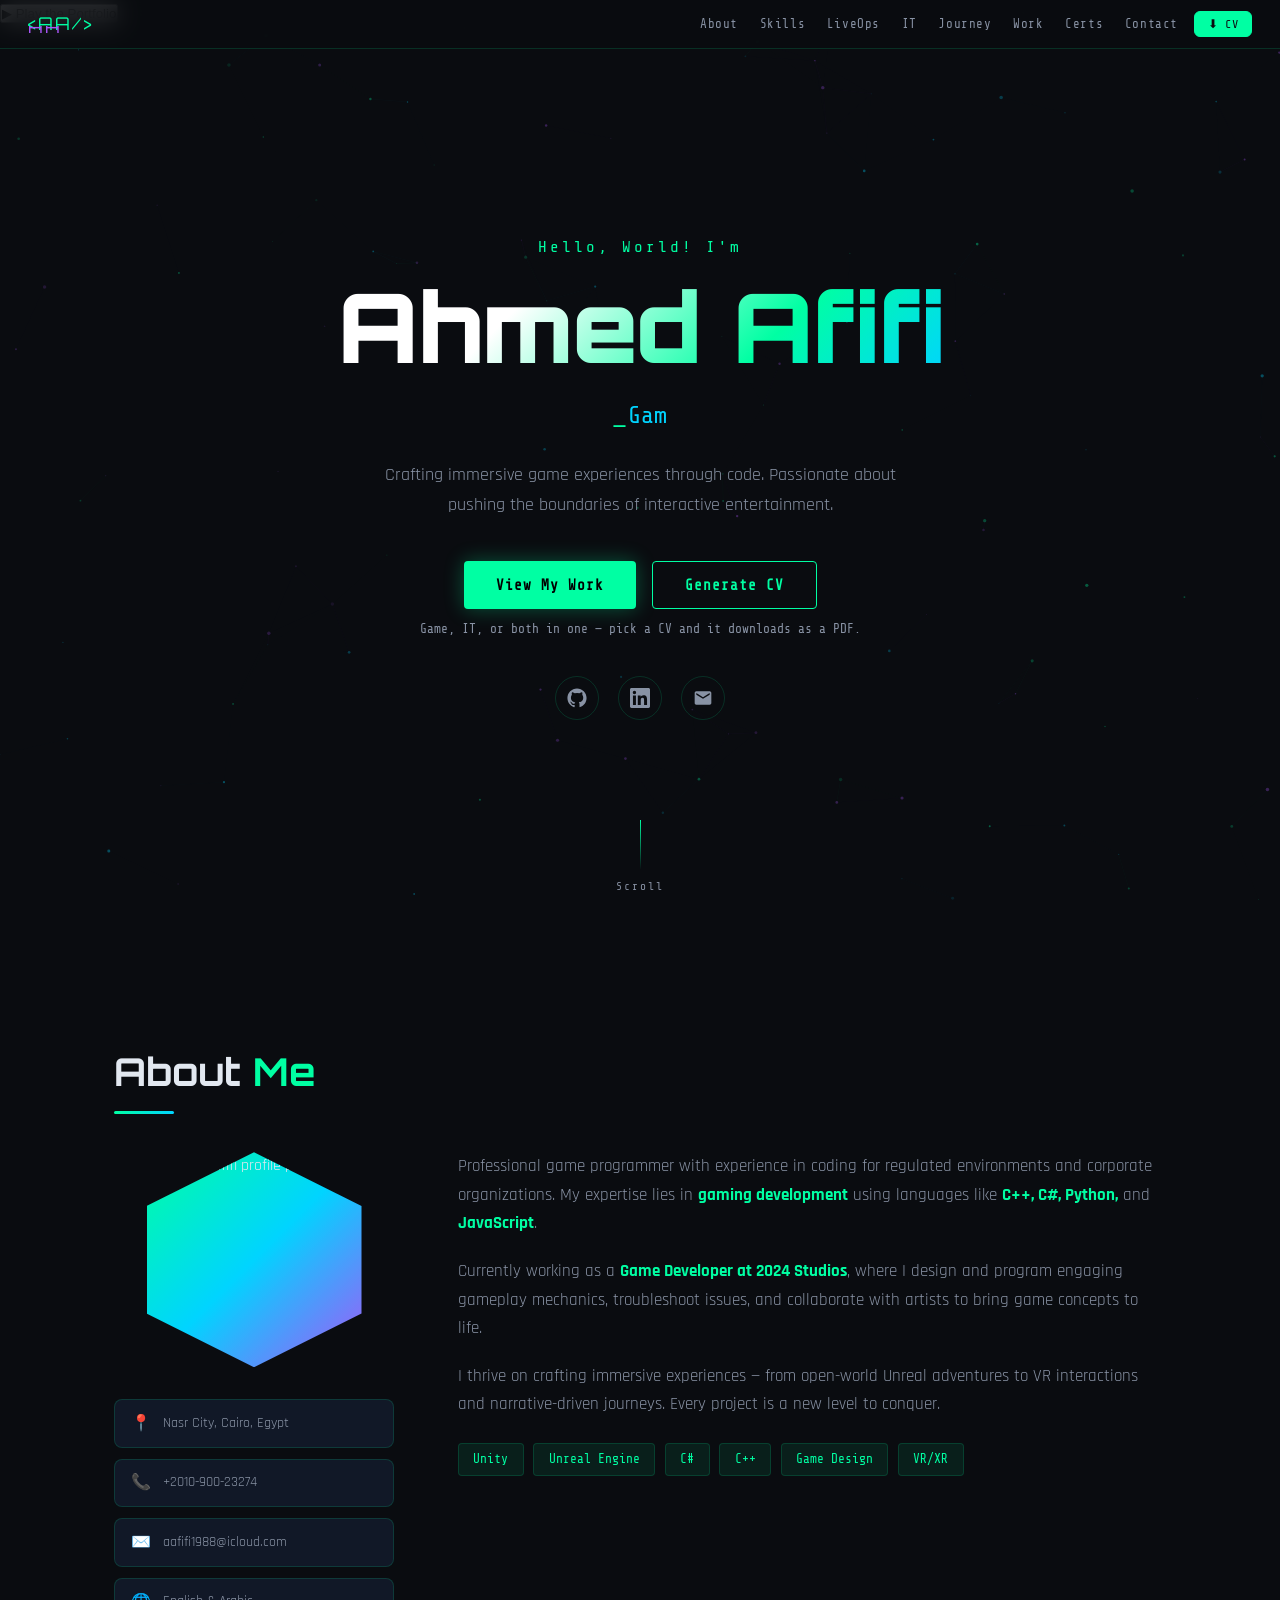
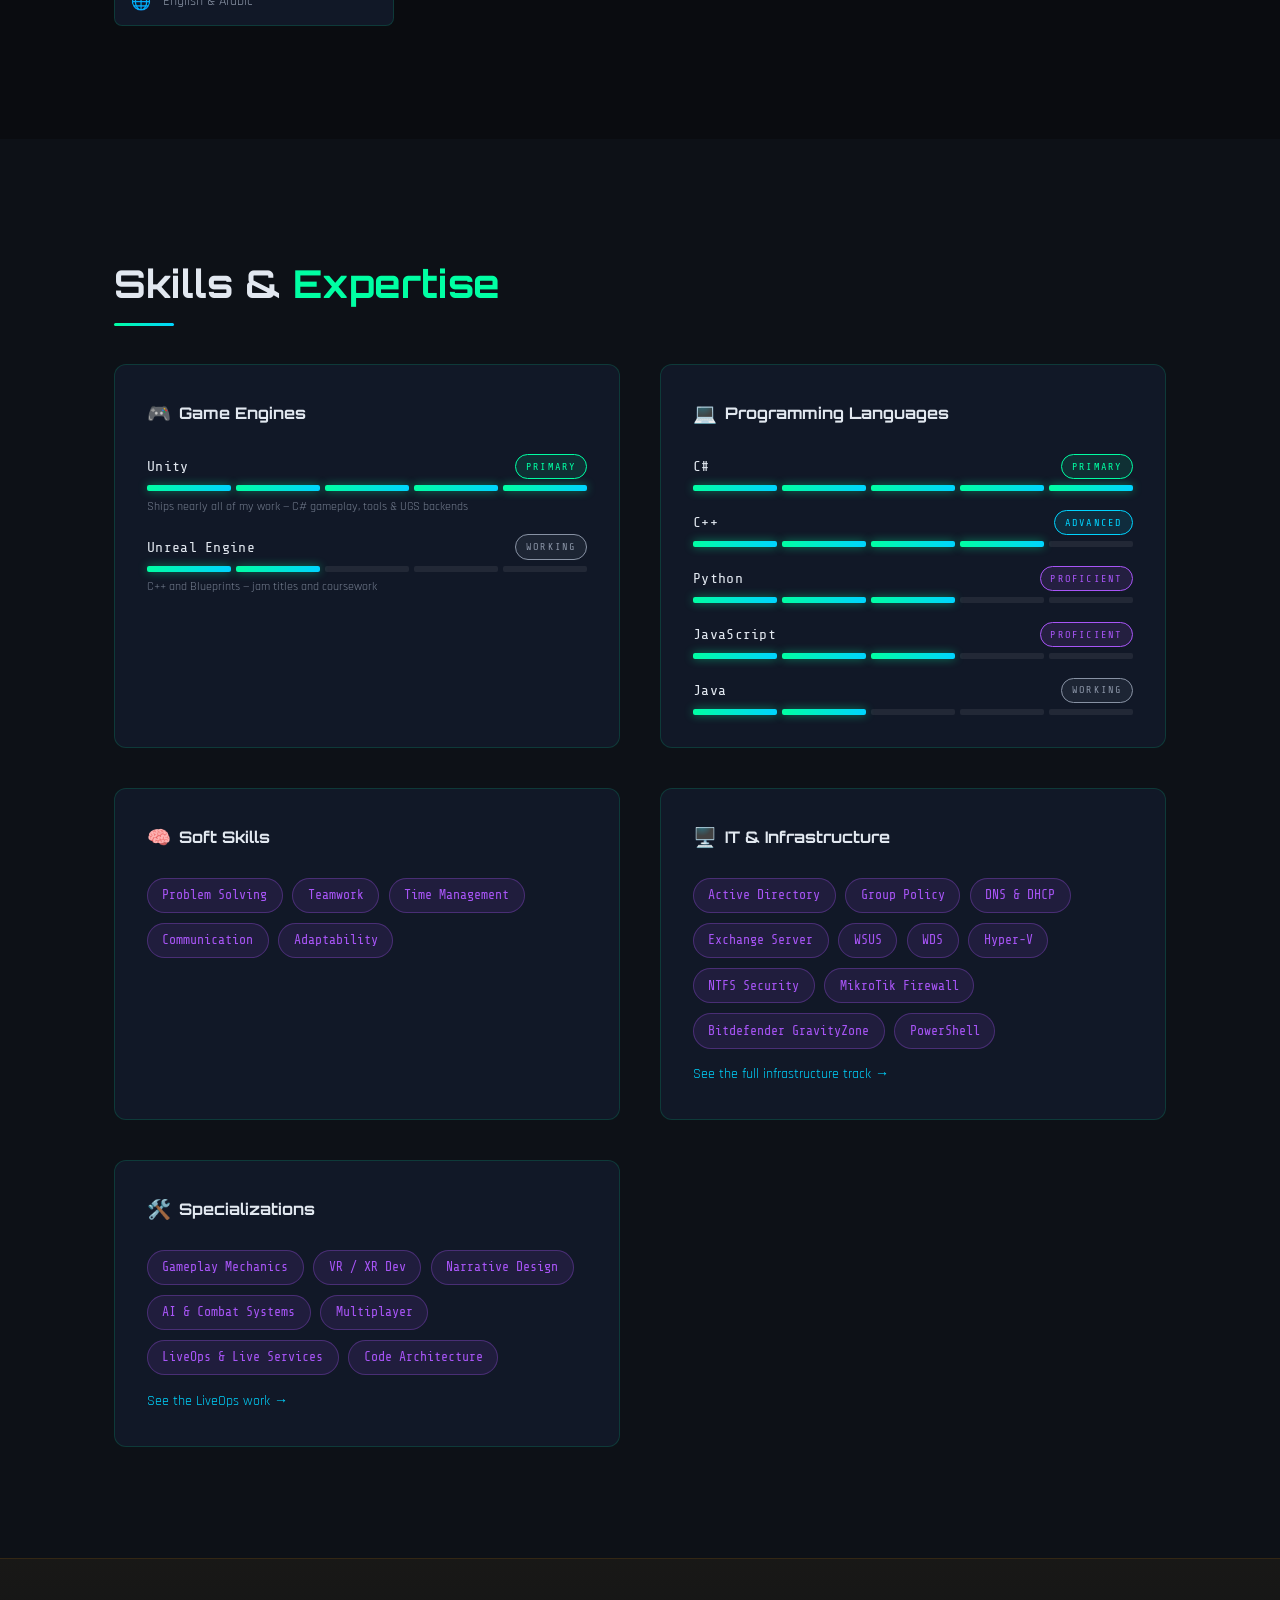
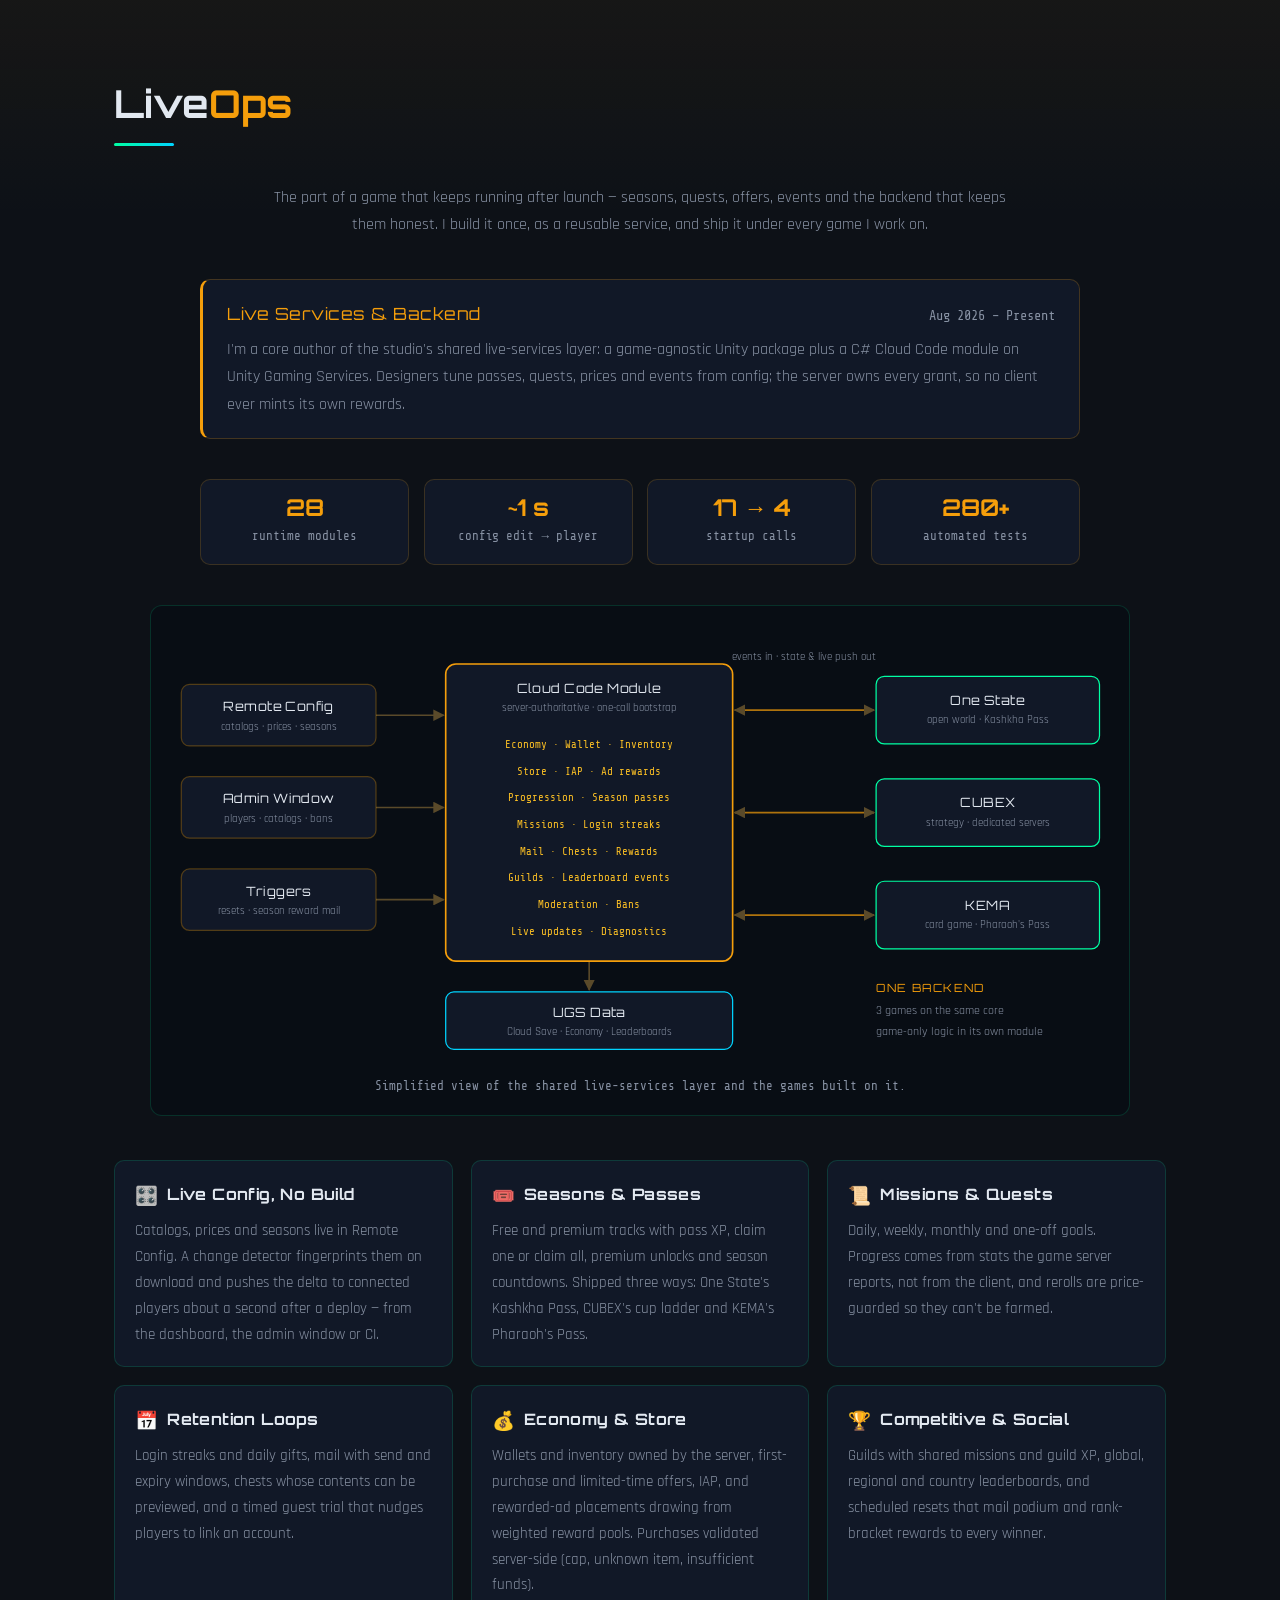
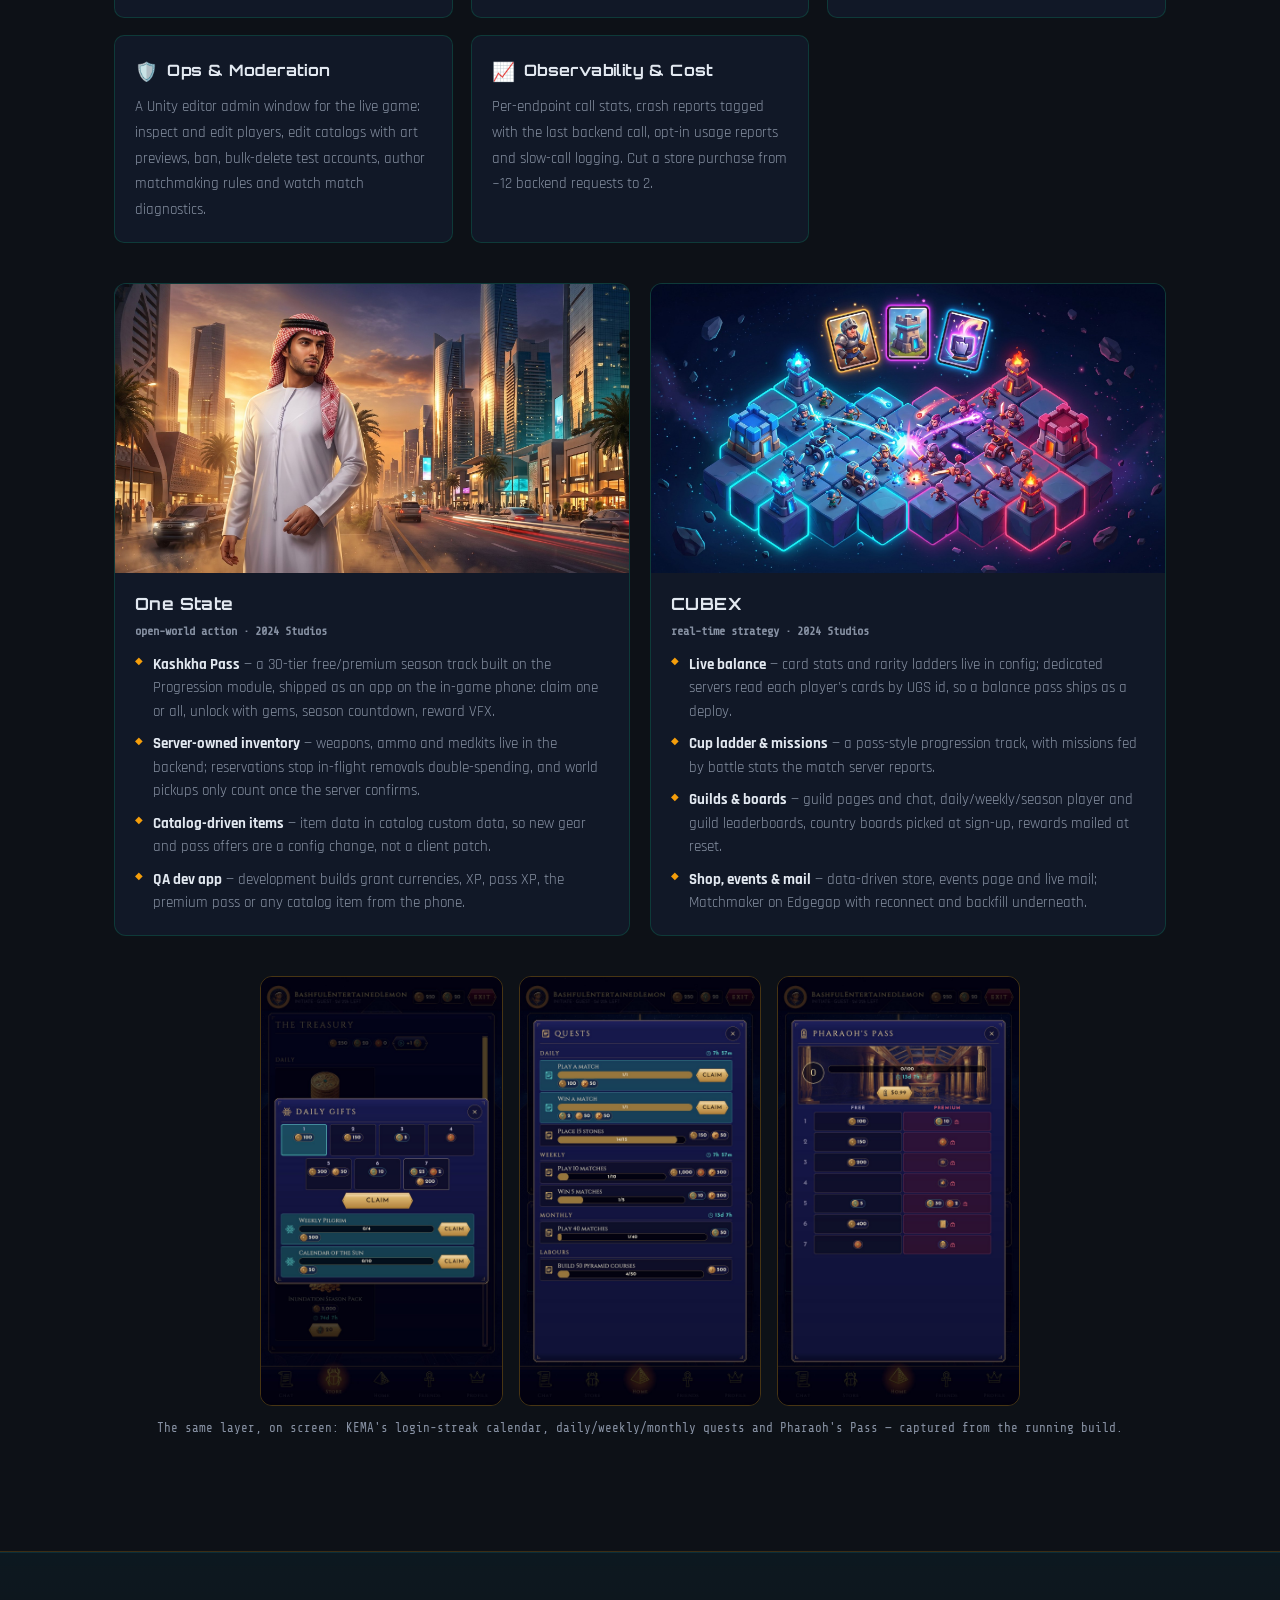
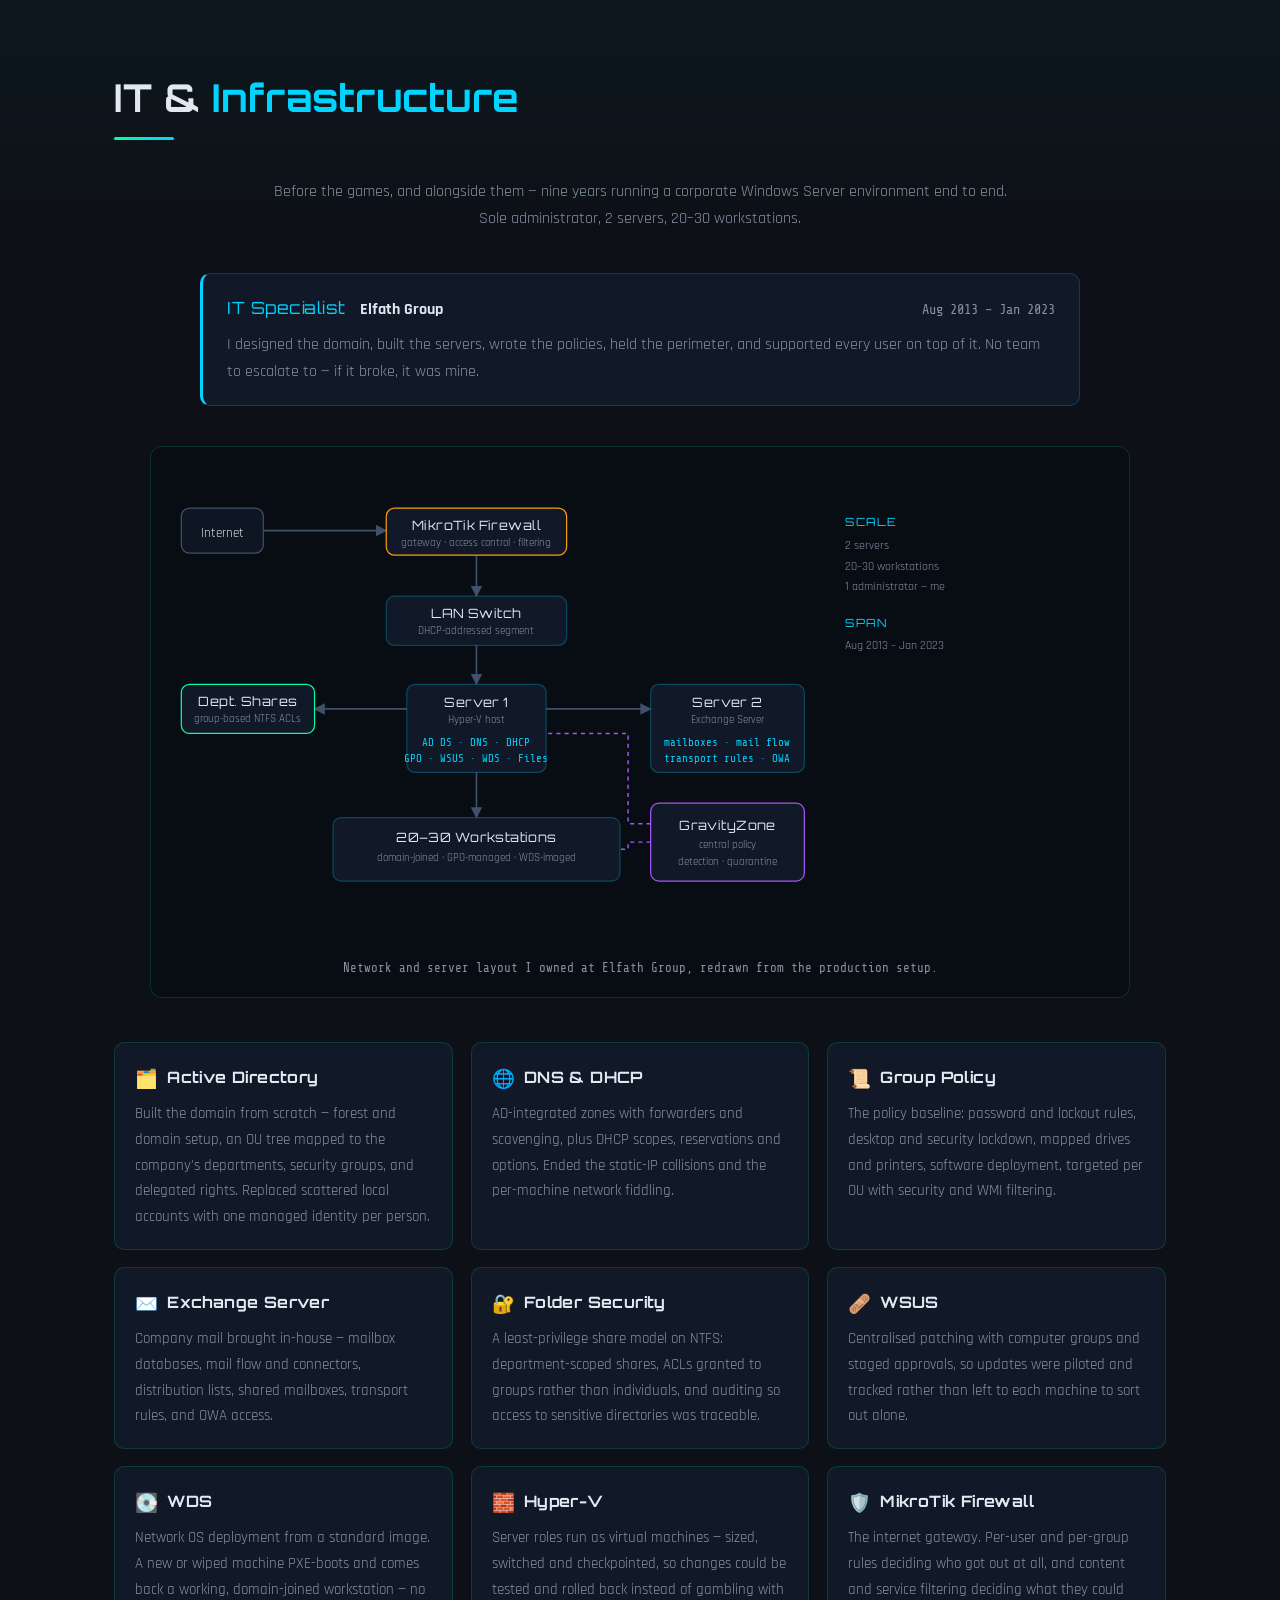
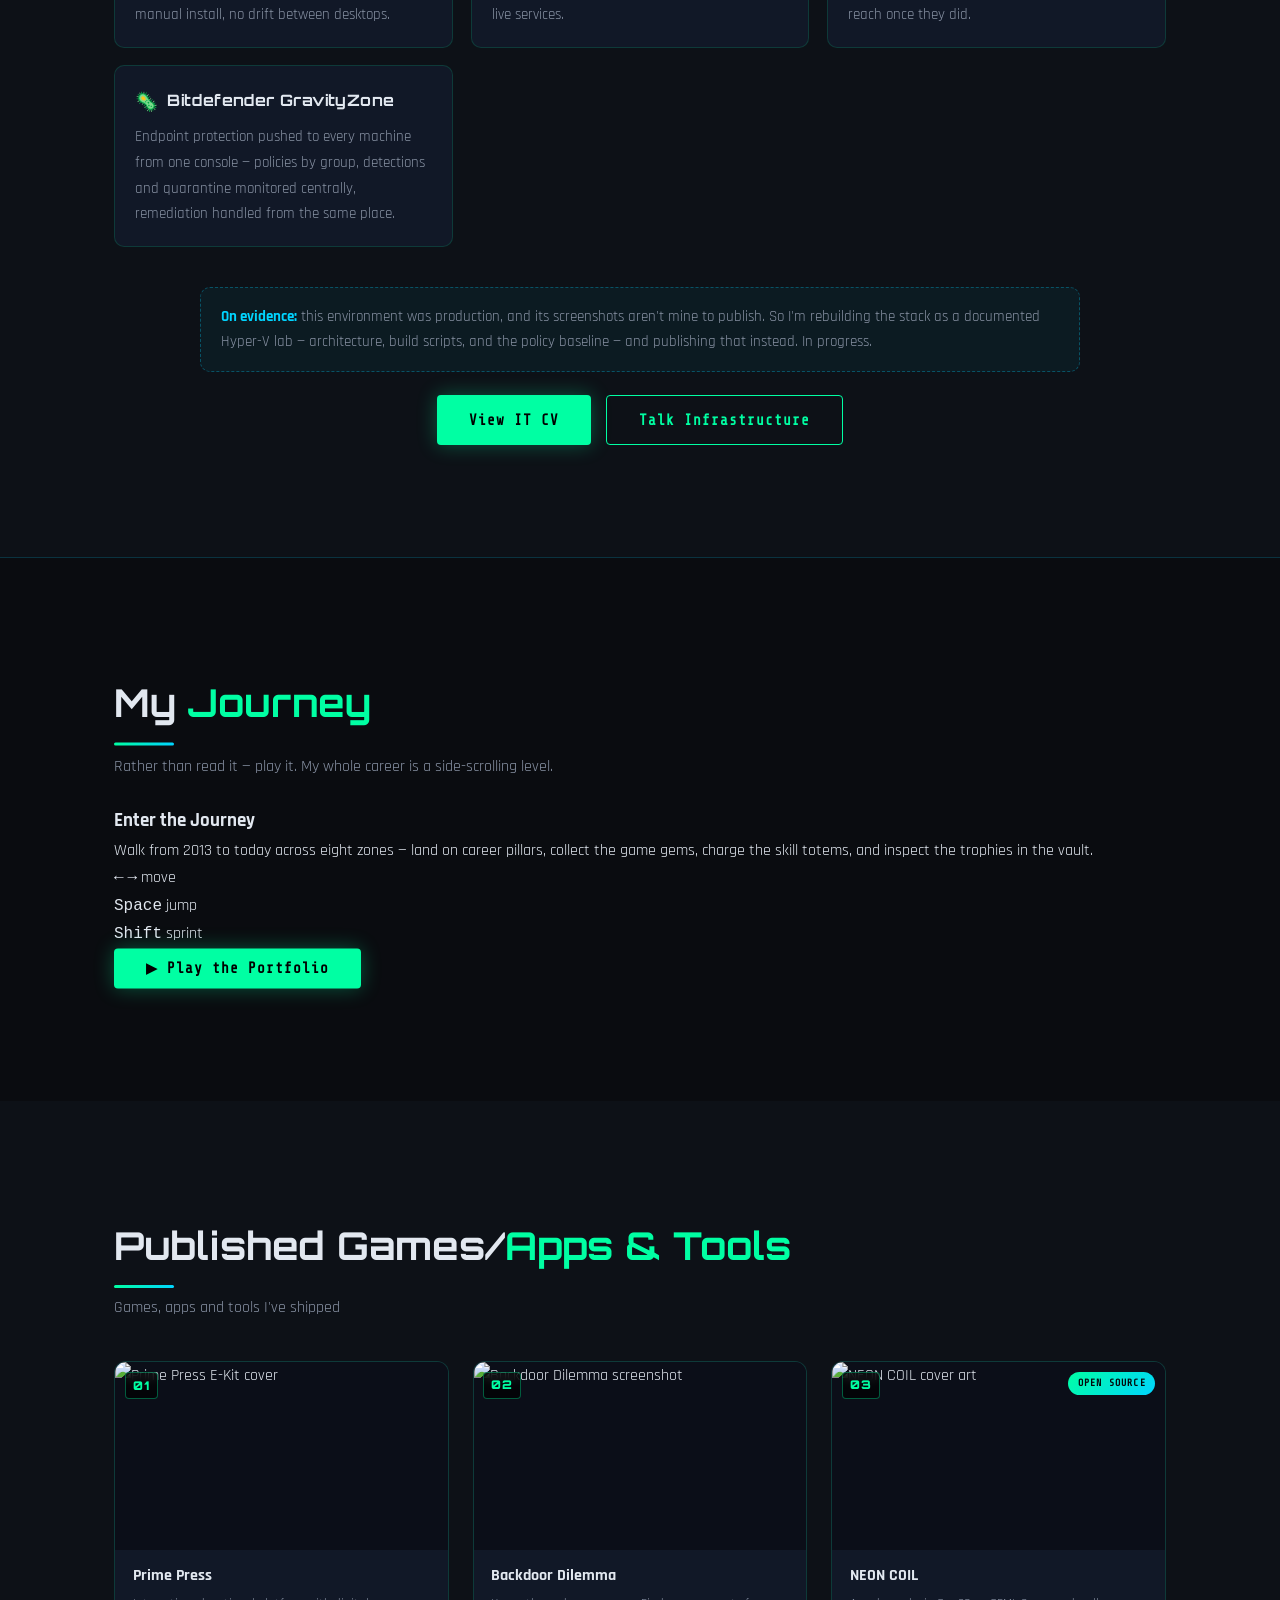
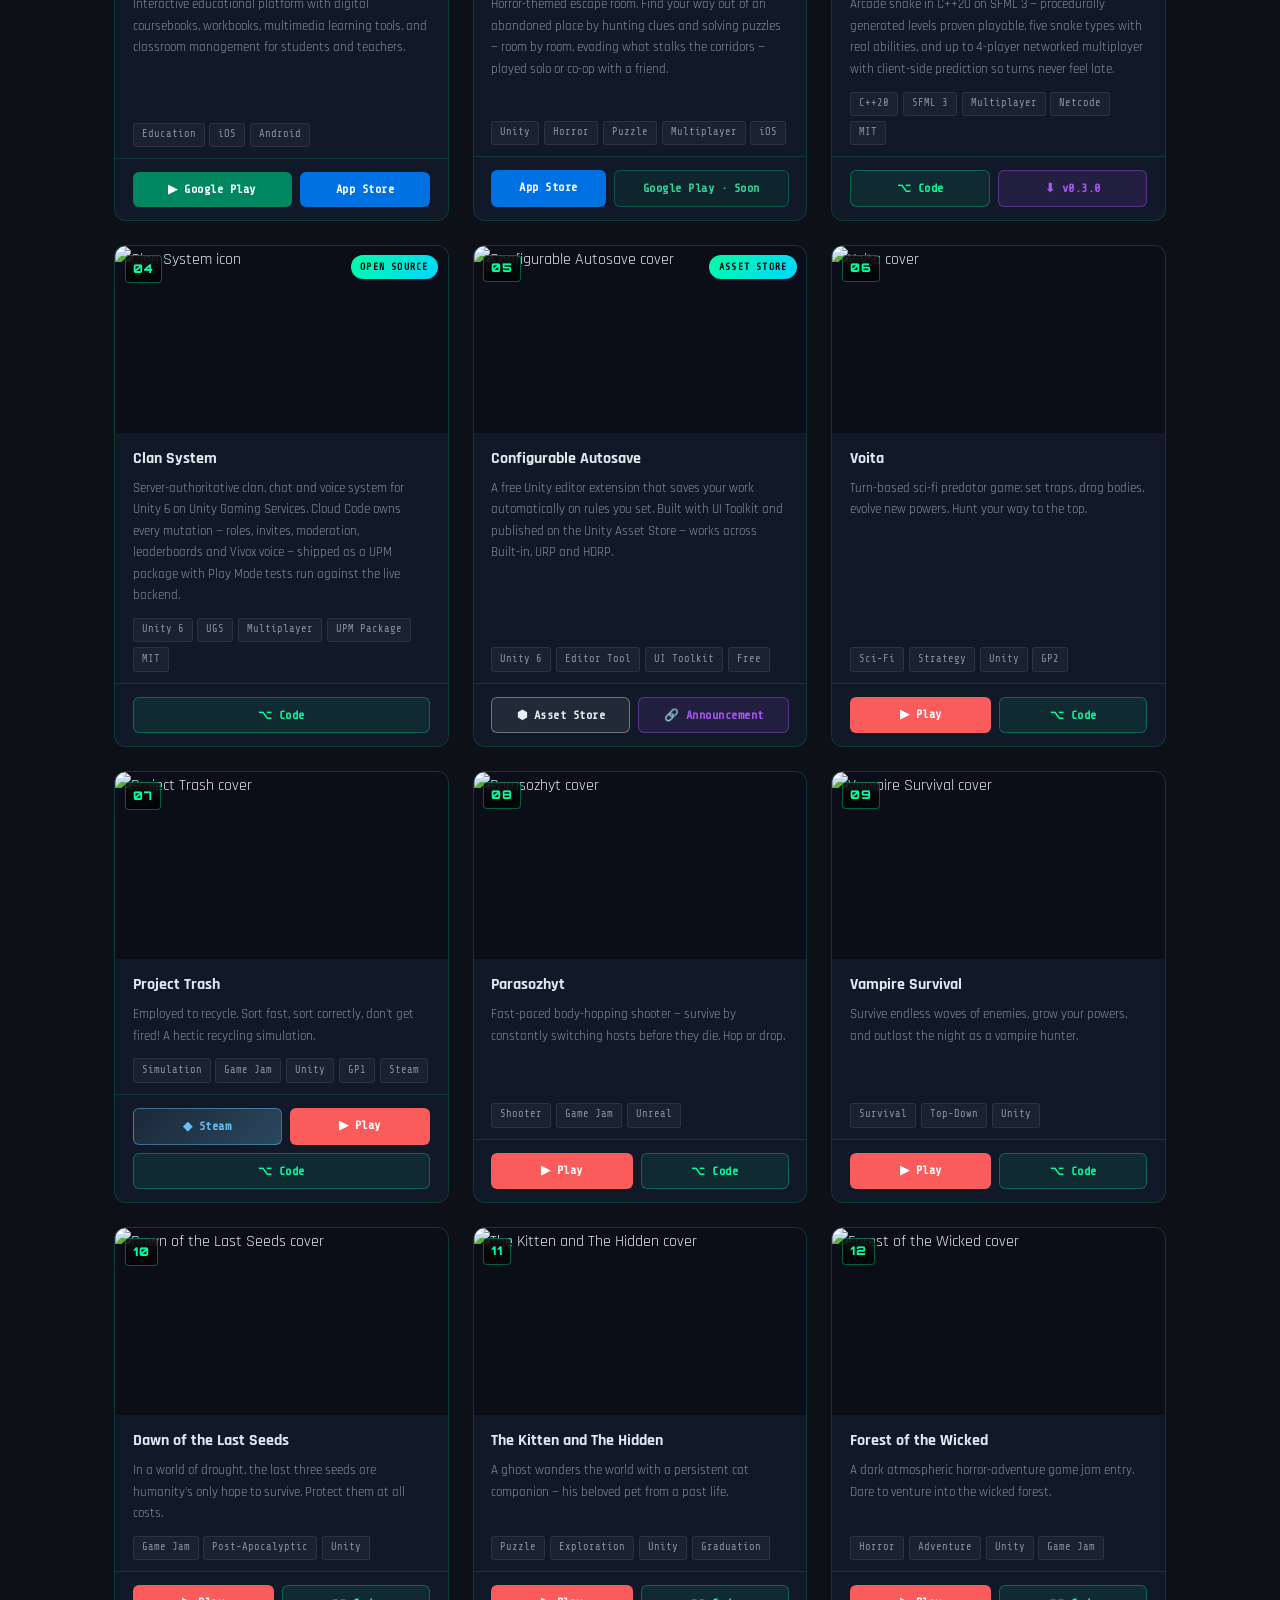
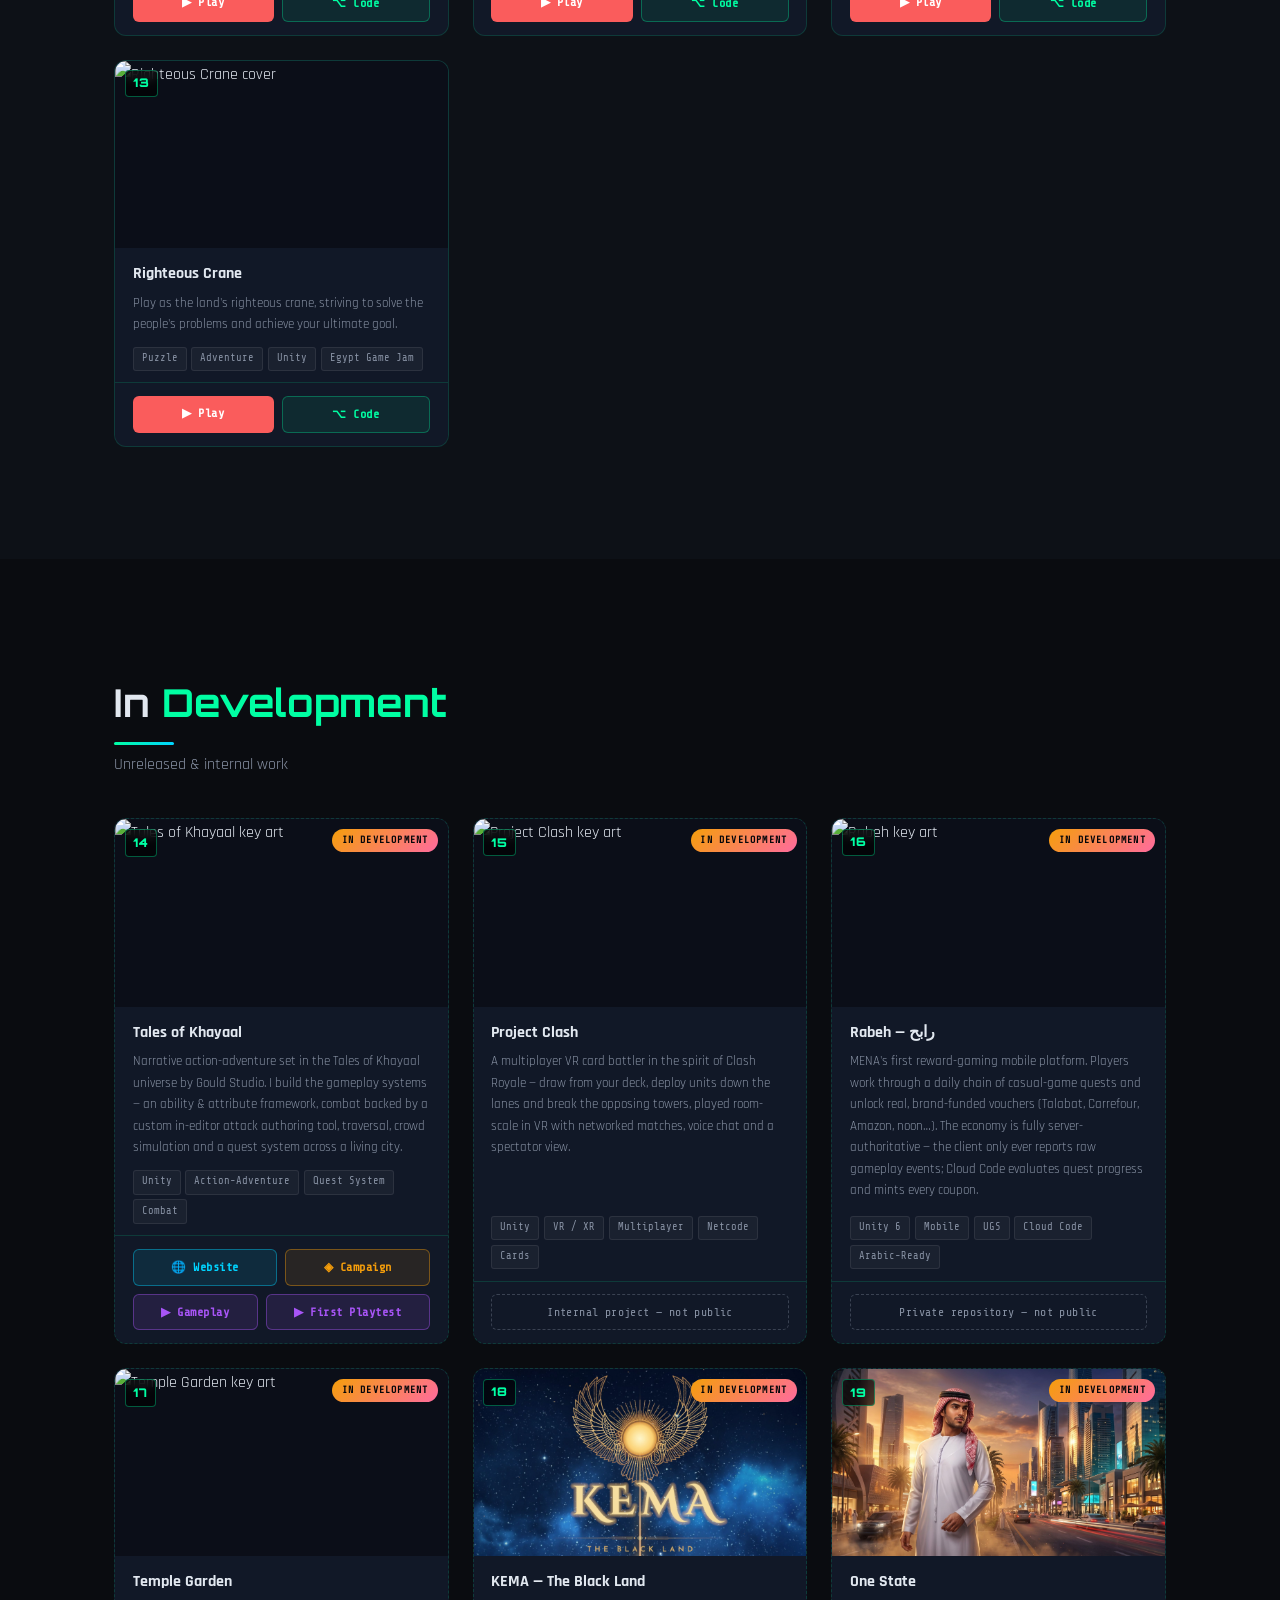
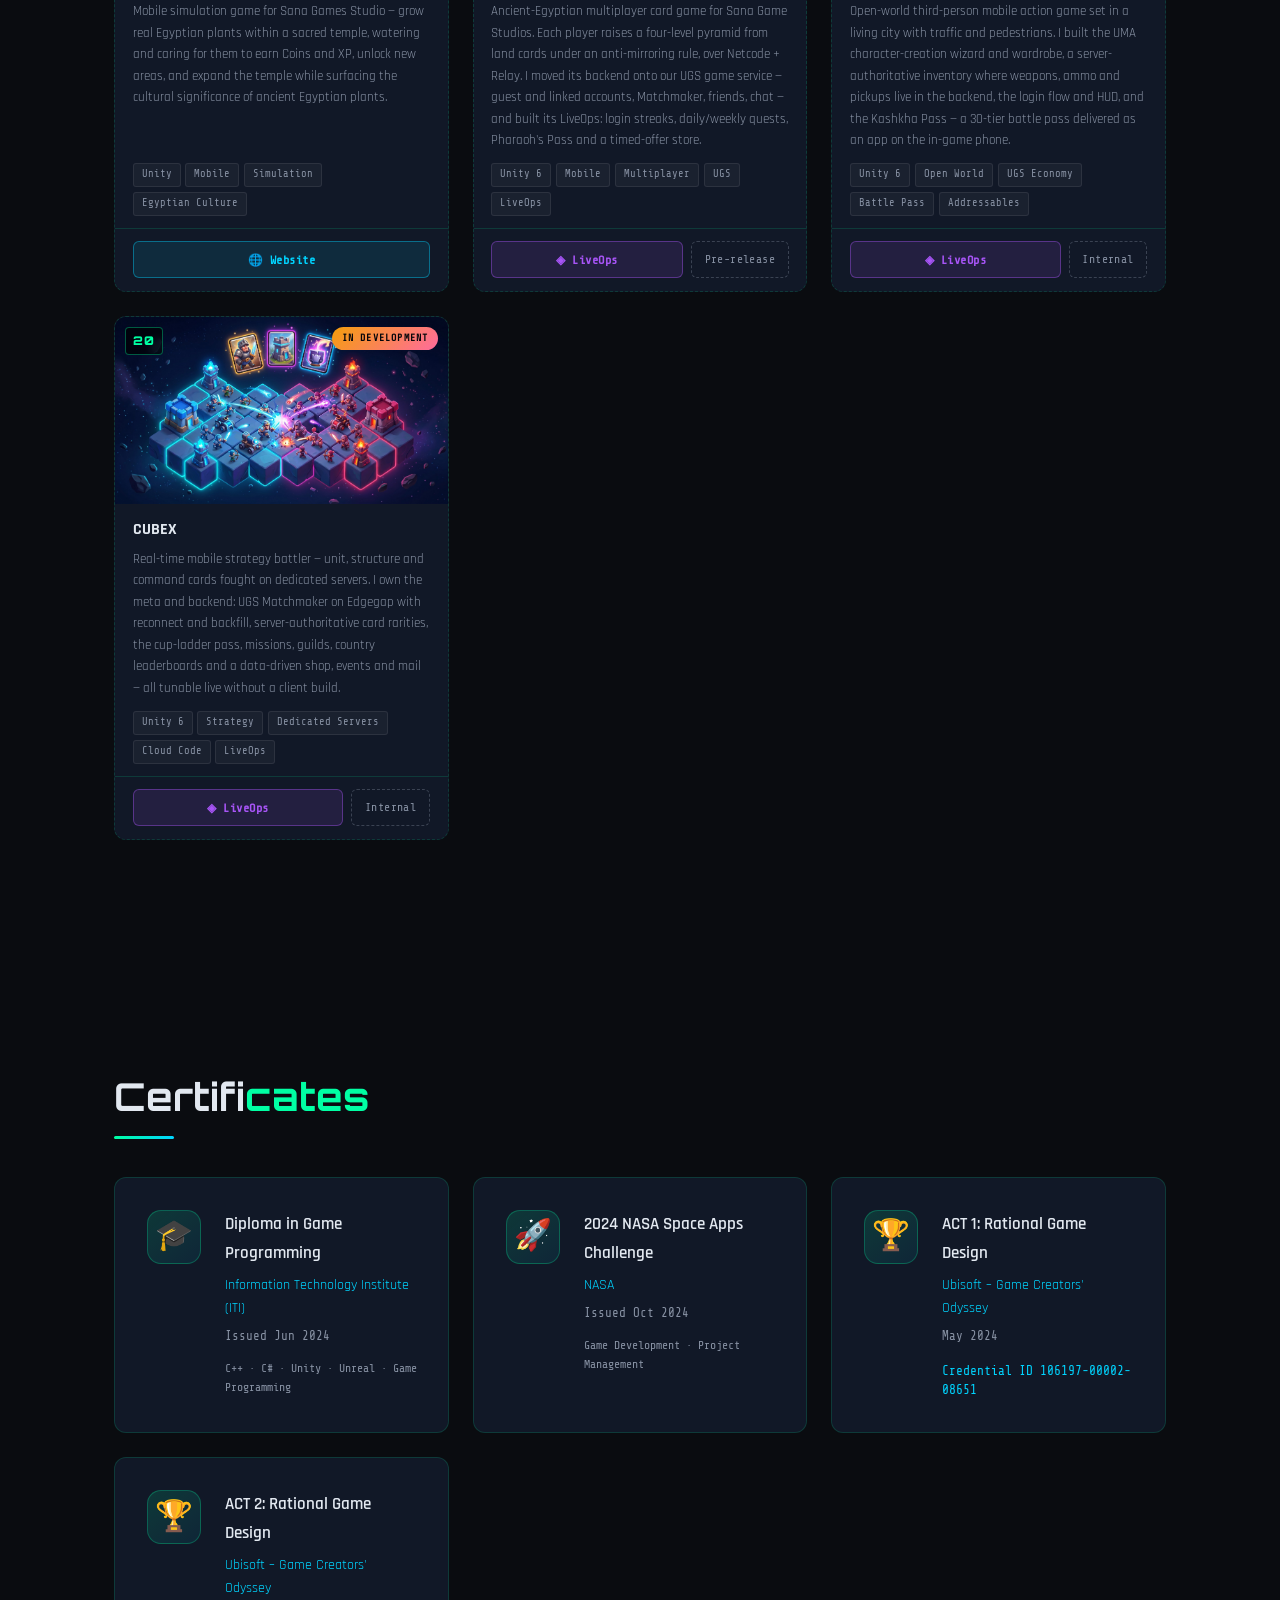
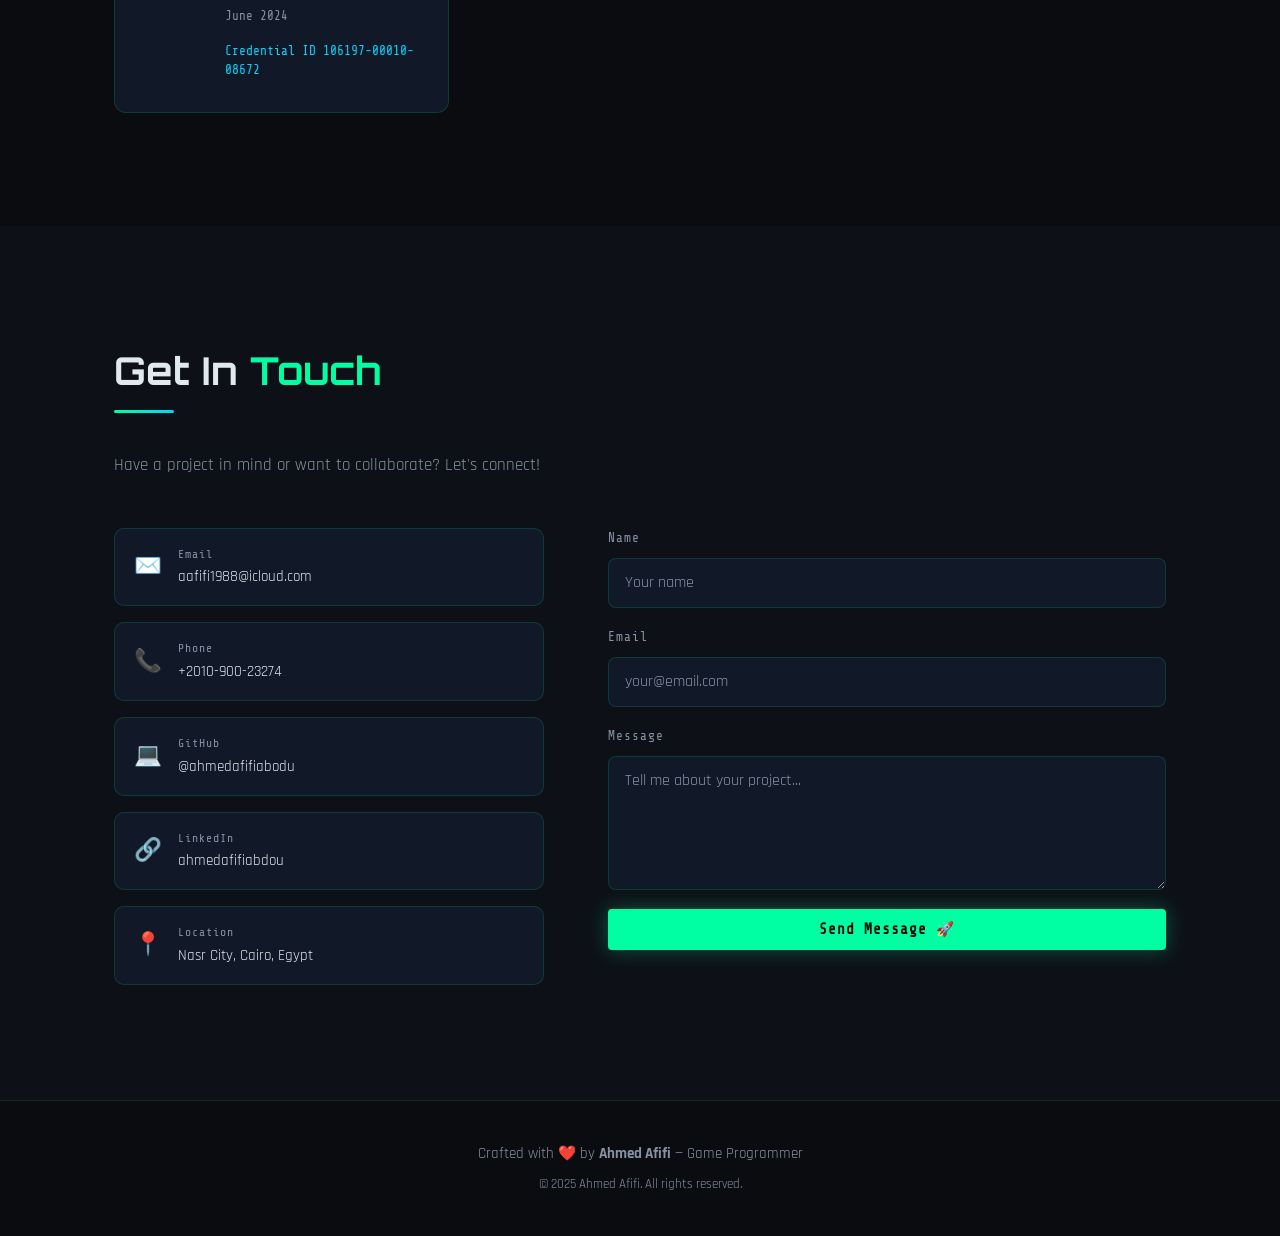
==== index.html @ 5e1f291e "Add KEMA, One State and CUBEX; LiveOps section; CV picker with full CV - In Development cards 18-20 " ====
<!DOCTYPE html>
<html lang="en">
<head>
  <meta charset="UTF-8" />
  <meta name="viewport" content="width=device-width, initial-scale=1.0" />
  <title>Ahmed Afifi | Game Programmer</title>
  <link rel="icon" type="image/svg+xml" href="data:image/svg+xml,%3Csvg xmlns='http://www.w3.org/2000/svg' viewBox='0 0 32 32'%3E%3Crect width='32' height='32' rx='6' fill='%23040609'/%3E%3Crect x='4' y='12' width='24' height='10' rx='3' fill='none' stroke='%2300ffa3' stroke-width='1.5'/%3E%3Crect x='7' y='14.5' width='1.5' height='5' rx='0.75' fill='%2300ffa3'/%3E%3Crect x='5.5' y='16' width='4.5' height='1.5' rx='0.75' fill='%2300ffa3'/%3E%3Ccircle cx='23' cy='16' r='1.1' fill='%2300ffa3'/%3E%3Ccircle cx='25.5' cy='18.5' r='1.1' fill='%2300ffa3'/%3E%3Crect x='14' y='11' width='4' height='1.5' rx='0.5' fill='%2300ffa3'/%3E%3C/svg%3E">
  <link rel="stylesheet" href="style.css" />
  <link rel="stylesheet" href="game.css" />
  <link rel="preconnect" href="https://fonts.googleapis.com" />
  <link rel="preconnect" href="https://fonts.gstatic.com" crossorigin />
  <link href="https://fonts.googleapis.com/css2?family=Share+Tech+Mono&family=Rajdhani:wght@400;500;600;700&family=Orbitron:wght@400;700;900&display=swap" rel="stylesheet" />
</head>
<body>

  <!-- Particle Canvas -->
  <canvas id="bg-canvas"></canvas>

  <!-- ===== GAME VIEW ===== -->
  <div id="game-root" hidden>
    <canvas id="journey-canvas" aria-hidden="true"></canvas>

    <header class="hud-top">
      <div class="hud-logo"><span class="glitch" data-text="AA">&lt;AA/&gt;</span></div>
      <div class="hud-zone">
        <span class="hud-zone-idx" id="hud-zone-idx">ZONE 1 / 8</span>
        <strong class="hud-zone-name" id="hud-zone-name">Spawn Point</strong>
      </div>
      <div class="hud-actions">
        <span class="hud-stat" id="hud-gems" title="Projects collected">◆ <b>0</b>/19</span>
        <span class="hud-stat" id="hud-trophies" title="Certificates inspected">🏆 <b>0</b>/4</span>
        <button type="button" class="hud-btn" id="hud-restart" title="Restart from spawn">↺</button>
        <button type="button" class="hud-btn hud-btn-exit" data-mode-switch="classic">📄 View as page</button>
      </div>
    </header>

    <div class="hud-rail" aria-hidden="true">
      <div class="hud-rail-track"><div class="hud-rail-fill" id="hud-rail-fill"></div></div>
      <div class="hud-rail-ticks" id="hud-rail-ticks"></div>
      <span class="hud-rail-cap left">2013</span>
      <span class="hud-rail-cap right">Now</span>
    </div>

    <aside class="hud-drawer" id="hud-drawer">
      <button type="button" class="hud-drawer-handle" id="hud-drawer-handle" aria-expanded="true">
        <span class="hdh-label">Log</span><span class="hdh-caret">▾</span>
      </button>
      <div class="hud-drawer-body" id="journey-info"></div>
    </aside>

    <div class="hud-toast-stack" id="hud-toasts" aria-live="polite"></div>

    <div class="hud-controls" id="journey-controls"></div>
  </div>
  <!-- ===== /GAME VIEW ===== -->

  <!-- ===== CLASSIC (recruiter) VIEW ===== -->
  <div id="classic-root">

  <button type="button" class="play-fab" data-mode-switch="game" title="Play the portfolio as a game">
    <span class="play-fab-icon">▶</span>
    <span class="play-fab-text">Play the Portfolio</span>
  </button>

  <!-- Navigation -->
  <nav id="navbar">
    <a class="nav-logo" href="#hero" aria-label="Back to top">
      <span class="glitch" data-text="AA">&lt;AA/&gt;</span>
    </a>
    <ul class="nav-links">
      <li><a href="#about">About</a></li>
      <li><a href="#skills">Skills</a></li>
      <li><a href="#liveops">LiveOps</a></li>
      <li><a href="#it">IT</a></li>
      <li><a href="#journey">Journey</a></li>
      <li><a href="#games" data-also="studio">Work</a></li>
      <li><a href="#certificates">Certs</a></li>
      <li><a href="#contact">Contact</a></li>
    </ul>
    <button type="button" class="nav-cv" data-cv-open aria-haspopup="dialog">⬇ CV</button>
    <button class="hamburger" id="hamburger" aria-label="Menu">
      <span></span><span></span><span></span>
    </button>
  </nav>

  <!-- Hero Section -->
  <section id="hero">
    <div class="hero-content">
      <p class="hero-pre">Hello, World! I'm</p>
      <h1 class="hero-name glitch" data-text="Ahmed Afifi">Ahmed Afifi</h1>
      <div class="hero-title-wrap">
        <span class="hero-cursor">_</span>
        <span class="hero-typed" id="typed-text"></span>
      </div>
      <p class="hero-desc">
        Crafting immersive game experiences through code. Passionate about
        pushing the boundaries of interactive entertainment.
      </p>
      <div class="hero-buttons">
        <a href="#journey" class="btn btn-primary">View My Work</a>
        <button type="button" class="btn btn-outline" data-cv-open aria-haspopup="dialog">Generate CV</button>
      </div>
      <p class="hero-cv-note">Game, IT, or both in one — pick a CV and it downloads as a PDF.</p>
      <div class="hero-socials">
        <a href="https://github.com/ahmedafifiabodu" target="_blank" aria-label="GitHub">
          <svg viewBox="0 0 24 24" fill="currentColor"><path d="M12 .5C5.65.5.5 5.65.5 12c0 5.1 3.31 9.42 7.9 10.95.58.1.79-.25.79-.56v-2.05c-3.2.7-3.88-1.54-3.88-1.54-.52-1.34-1.28-1.7-1.28-1.7-1.05-.72.08-.7.08-.7 1.16.08 1.77 1.2 1.77 1.2 1.03 1.76 2.7 1.25 3.36.96.1-.75.4-1.25.73-1.54-2.56-.29-5.25-1.28-5.25-5.7 0-1.26.45-2.29 1.19-3.1-.12-.29-.52-1.47.11-3.06 0 0 .97-.31 3.18 1.18a11.07 11.07 0 0 1 5.8 0c2.2-1.49 3.17-1.18 3.17-1.18.63 1.59.23 2.77.11 3.06.74.81 1.19 1.84 1.19 3.1 0 4.43-2.7 5.41-5.27 5.69.42.36.79 1.07.79 2.16v3.2c0 .31.21.67.8.56C20.2 21.42 23.5 17.1 23.5 12 23.5 5.65 18.35.5 12 .5z"/></svg>
        </a>
        <a href="https://www.linkedin.com/in/ahmedafifiabdou/" target="_blank" aria-label="LinkedIn">
          <svg viewBox="0 0 24 24" fill="currentColor"><path d="M20.45 20.45h-3.55v-5.57c0-1.33-.03-3.04-1.85-3.04-1.85 0-2.14 1.45-2.14 2.94v5.67H9.36V9h3.41v1.56h.05c.48-.9 1.64-1.85 3.37-1.85 3.6 0 4.27 2.37 4.27 5.45v6.29zM5.34 7.43a2.06 2.06 0 1 1 0-4.12 2.06 2.06 0 0 1 0 4.12zM7.12 20.45H3.56V9h3.56v11.45zM22.22 0H1.77C.79 0 0 .77 0 1.73v20.54C0 23.23.79 24 1.77 24h20.45C23.2 24 24 23.23 24 22.27V1.73C24 .77 23.2 0 22.22 0z"/></svg>
        </a>
        <a href="#contact" aria-label="Email">
          <svg viewBox="0 0 24 24" fill="currentColor"><path d="M20 4H4C2.9 4 2 4.9 2 6v12c0 1.1.9 2 2 2h16c1.1 0 2-.9 2-2V6c0-1.1-.9-2-2-2zm0 4-8 5-8-5V6l8 5 8-5v2z"/></svg>
        </a>
      </div>
    </div>
    <div class="scroll-indicator">
      <div class="scroll-line"></div>
      <span>Scroll</span>
    </div>
  </section>

  <!-- About Section -->
  <section id="about" class="section">
    <div class="container">
      <h2 class="section-title">About <span>Me</span></h2>
      <div class="about-grid">
        <div class="about-avatar-wrap">
          <div class="avatar-hex">
            <div class="hex-inner">
              <img src="https://unavatar.io/github/ahmedafifiabodu" alt="Ahmed Afifi profile photo" class="avatar-photo" loading="lazy">
            </div>
          </div>
          <div class="about-info-cards">
            <div class="info-card">
              <span class="info-icon">📍</span>
              <span>Nasr City, Cairo, Egypt</span>
            </div>
            <div class="info-card">
              <span class="info-icon">📞</span>
              <span>+2010-900-23274</span>
            </div>
            <div class="info-card">
              <span class="info-icon">✉️</span>
              <span>aafifi1988@icloud.com</span>
            </div>
            <div class="info-card">
              <span class="info-icon">🌐</span>
              <span>English &amp; Arabic</span>
            </div>
          </div>
        </div>
        <div class="about-text">
          <p>
            Professional game programmer with experience in coding for regulated environments
            and corporate organizations. My expertise lies in <strong>gaming development</strong>
            using languages like <strong>C++, C#, Python,</strong> and <strong>JavaScript</strong>.
          </p>
          <p>
            Currently working as a <strong>Game Developer at 2024 Studios</strong>, where I design
            and program engaging gameplay mechanics, troubleshoot issues, and collaborate with
            artists to bring game concepts to life.
          </p>
          <p>
            I thrive on crafting immersive experiences — from open-world Unreal adventures
            to VR interactions and narrative-driven journeys. Every project is a new level to conquer.
          </p>
          <div class="about-tags">
            <span class="tag">Unity</span>
            <span class="tag">Unreal Engine</span>
            <span class="tag">C#</span>
            <span class="tag">C++</span>
            <span class="tag">Game Design</span>
            <span class="tag">VR/XR</span>
          </div>
        </div>
      </div>
    </div>
  </section>

  <!-- Skills Section -->
  <section id="skills" class="section section-alt">
    <div class="container">
      <h2 class="section-title">Skills &amp; <span>Expertise</span></h2>
      <div class="skills-grid">
        <div class="skill-category">
          <h3><span class="cat-icon">🎮</span> Game Engines</h3>
          <div class="skill-levels">
            <div class="skill-row" data-level="5">
              <span class="skill-name">Unity</span>
              <span class="skill-tier t-primary">Primary</span>
              <span class="skill-pips" aria-hidden="true"></span>
              <span class="skill-note">Ships nearly all of my work — C# gameplay, tools &amp; UGS backends</span>
            </div>
            <div class="skill-row" data-level="2">
              <span class="skill-name">Unreal Engine</span>
              <span class="skill-tier t-working">Working</span>
              <span class="skill-pips" aria-hidden="true"></span>
              <span class="skill-note">C++ and Blueprints — jam titles and coursework</span>
            </div>
          </div>
        </div>
        <div class="skill-category">
          <h3><span class="cat-icon">💻</span> Programming Languages</h3>
          <div class="skill-levels">
            <div class="skill-row" data-level="5">
              <span class="skill-name">C#</span>
              <span class="skill-tier t-primary">Primary</span>
              <span class="skill-pips" aria-hidden="true"></span>
            </div>
            <div class="skill-row" data-level="4">
              <span class="skill-name">C++</span>
              <span class="skill-tier t-advanced">Advanced</span>
              <span class="skill-pips" aria-hidden="true"></span>
            </div>
            <div class="skill-row" data-level="3">
              <span class="skill-name">Python</span>
              <span class="skill-tier t-proficient">Proficient</span>
              <span class="skill-pips" aria-hidden="true"></span>
            </div>
            <div class="skill-row" data-level="3">
              <span class="skill-name">JavaScript</span>
              <span class="skill-tier t-proficient">Proficient</span>
              <span class="skill-pips" aria-hidden="true"></span>
            </div>
            <div class="skill-row" data-level="2">
              <span class="skill-name">Java</span>
              <span class="skill-tier t-working">Working</span>
              <span class="skill-pips" aria-hidden="true"></span>
            </div>
          </div>
        </div>
        <div class="skill-category">
          <h3><span class="cat-icon">🧠</span> Soft Skills</h3>
          <div class="skill-pills">
            <span class="pill">Problem Solving</span>
            <span class="pill">Teamwork</span>
            <span class="pill">Time Management</span>
            <span class="pill">Communication</span>
            <span class="pill">Adaptability</span>
          </div>
        </div>
        <div class="skill-category">
          <h3><span class="cat-icon">🖥️</span> IT &amp; Infrastructure</h3>
          <div class="skill-pills">
            <span class="pill">Active Directory</span>
            <span class="pill">Group Policy</span>
            <span class="pill">DNS &amp; DHCP</span>
            <span class="pill">Exchange Server</span>
            <span class="pill">WSUS</span>
            <span class="pill">WDS</span>
            <span class="pill">Hyper-V</span>
            <span class="pill">NTFS Security</span>
            <span class="pill">MikroTik Firewall</span>
            <span class="pill">Bitdefender GravityZone</span>
            <span class="pill">PowerShell</span>
          </div>
          <p class="skill-cat-note"><a href="#it">See the full infrastructure track →</a></p>
        </div>
        <div class="skill-category">
          <h3><span class="cat-icon">🛠️</span> Specializations</h3>
          <div class="skill-pills">
            <span class="pill">Gameplay Mechanics</span>
            <span class="pill">VR / XR Dev</span>
            <span class="pill">Narrative Design</span>
            <span class="pill">AI &amp; Combat Systems</span>
            <span class="pill">Multiplayer</span>
            <span class="pill">LiveOps &amp; Live Services</span>
            <span class="pill">Code Architecture</span>
          </div>
          <p class="skill-cat-note"><a href="#liveops">See the LiveOps work →</a></p>
        </div>
      </div>
    </div>
  </section>

  <!-- LiveOps Section -->
  <section id="liveops" class="section it-section lo-section">
    <div class="container">
      <h2 class="section-title">Live<span>Ops</span></h2>
      <p class="section-sub">
        The part of a game that keeps running after launch — seasons, quests, offers, events and the
        backend that keeps them honest. I build it once, as a reusable service, and ship it under every game I work on.
      </p>

      <div class="it-headline">
        <div class="it-head-meta">
          <span class="it-role">Live Services &amp; Backend</span>
          <span class="it-period">Aug 2026 – Present</span>
        </div>
        <p class="it-head-desc">
          I'm a core author of the studio's shared live-services layer: a game-agnostic Unity package plus a
          C# Cloud Code module on Unity Gaming Services. Designers tune passes, quests, prices and events from
          config; the server owns every grant, so no client ever mints its own rewards.
        </p>
      </div>

      <div class="lo-stats">
        <div class="lo-stat"><b>28</b><span>runtime modules</span></div>
        <div class="lo-stat"><b>~1 s</b><span>config edit → player</span></div>
        <div class="lo-stat"><b>17 → 4</b><span>startup calls</span></div>
        <div class="lo-stat"><b>280+</b><span>automated tests</span></div>
      </div>

      <!-- Architecture diagram -->
      <figure class="it-diagram lo-diagram">
        <svg viewBox="0 0 920 430" role="img" aria-labelledby="lo-diagram-title lo-diagram-desc">
          <title id="lo-diagram-title">Live-services architecture</title>
          <desc id="lo-diagram-desc">
            Remote Config, the Game Service Admin window and scheduled triggers feed a server-authoritative
            Cloud Code module, which stores state in Cloud Save, Economy and Leaderboards and serves three
            games — One State, CUBEX and KEMA — taking raw gameplay events in and pushing state back out.
          </desc>

          <defs>
            <marker id="lo-arrow" viewBox="0 0 10 10" refX="9" refY="5"
                    markerWidth="7" markerHeight="7" orient="auto-start-reverse">
              <path d="M0 0 L10 5 L0 10 z" fill="#5a4a2a"></path>
            </marker>
          </defs>

          <g stroke="#5a4a2a" stroke-width="1.6" fill="none" marker-end="url(#lo-arrow)">
            <path d="M202 90 L268 90"></path>
            <path d="M202 180 L268 180"></path>
            <path d="M202 270 L268 270"></path>
            <path d="M410 330 L410 358"></path>
          </g>
          <g stroke="#f59e0b" stroke-opacity="0.7" stroke-width="1.6" fill="none"
             marker-start="url(#lo-arrow)" marker-end="url(#lo-arrow)">
            <path d="M552 85 L688 85"></path>
            <path d="M552 185 L688 185"></path>
            <path d="M552 285 L688 285"></path>
          </g>
          <text x="620" y="36" class="d-sub">events in · state &amp; live push out</text>

          <g class="d-node d-src">
            <rect x="12" y="60" width="190" height="60" rx="8"></rect>
            <text x="107" y="86" class="d-title">Remote Config</text>
            <text x="107" y="104" class="d-sub">catalogs · prices · seasons</text>
          </g>
          <g class="d-node d-src">
            <rect x="12" y="150" width="190" height="60" rx="8"></rect>
            <text x="107" y="176" class="d-title">Admin Window</text>
            <text x="107" y="194" class="d-sub">players · catalogs · bans</text>
          </g>
          <g class="d-node d-src">
            <rect x="12" y="240" width="190" height="60" rx="8"></rect>
            <text x="107" y="266" class="d-title">Triggers</text>
            <text x="107" y="284" class="d-sub">resets · season reward mail</text>
          </g>

          <g class="d-node d-core">
            <rect x="270" y="40" width="280" height="290" rx="10"></rect>
            <text x="410" y="68" class="d-title">Cloud Code Module</text>
            <text x="410" y="86" class="d-sub">server-authoritative · one-call bootstrap</text>
            <text x="410" y="122" class="d-chiptext">Economy · Wallet · Inventory</text>
            <text x="410" y="148" class="d-chiptext">Store · IAP · Ad rewards</text>
            <text x="410" y="174" class="d-chiptext">Progression · Season passes</text>
            <text x="410" y="200" class="d-chiptext">Missions · Login streaks</text>
            <text x="410" y="226" class="d-chiptext">Mail · Chests · Rewards</text>
            <text x="410" y="252" class="d-chiptext">Guilds · Leaderboard events</text>
            <text x="410" y="278" class="d-chiptext">Moderation · Bans</text>
            <text x="410" y="304" class="d-chiptext">Live updates · Diagnostics</text>
          </g>

          <g class="d-node d-store">
            <rect x="270" y="360" width="280" height="56" rx="8"></rect>
            <text x="410" y="384" class="d-title">UGS Data</text>
            <text x="410" y="402" class="d-sub">Cloud Save · Economy · Leaderboards</text>
          </g>

          <g class="d-node d-game">
            <rect x="690" y="52" width="218" height="66" rx="8"></rect>
            <text x="799" y="80" class="d-title">One State</text>
            <text x="799" y="98" class="d-sub">open world · Kashkha Pass</text>
          </g>
          <g class="d-node d-game">
            <rect x="690" y="152" width="218" height="66" rx="8"></rect>
            <text x="799" y="180" class="d-title">CUBEX</text>
            <text x="799" y="198" class="d-sub">strategy · dedicated servers</text>
          </g>
          <g class="d-node d-game">
            <rect x="690" y="252" width="218" height="66" rx="8"></rect>
            <text x="799" y="280" class="d-title">KEMA</text>
            <text x="799" y="298" class="d-sub">card game · Pharaoh's Pass</text>
          </g>

          <g class="d-legend">
            <text x="690" y="360" class="d-legend-h">One backend</text>
            <text x="690" y="382">3 games on the same core</text>
            <text x="690" y="402">game-only logic in its own module</text>
          </g>
        </svg>
        <figcaption>Simplified view of the shared live-services layer and the games built on it.</figcaption>
      </figure>

      <!-- what it covers -->
      <div class="it-grid">
        <article class="it-card">
          <h3><span class="it-icon">🎛️</span> Live Config, No Build</h3>
          <p>Catalogs, prices and seasons live in Remote Config. A change detector fingerprints them on download
             and pushes the delta to connected players about a second after a deploy — from the dashboard, the
             admin window or CI.</p>
        </article>
        <article class="it-card">
          <h3><span class="it-icon">🎟️</span> Seasons &amp; Passes</h3>
          <p>Free and premium tracks with pass XP, claim one or claim all, premium unlocks and season
             countdowns. Shipped three ways: One State's Kashkha Pass, CUBEX's cup ladder and KEMA's Pharaoh's Pass.</p>
        </article>
        <article class="it-card">
          <h3><span class="it-icon">📜</span> Missions &amp; Quests</h3>
          <p>Daily, weekly, monthly and one-off goals. Progress comes from stats the game server reports, not
             from the client, and rerolls are price-guarded so they can't be farmed.</p>
        </article>
        <article class="it-card">
          <h3><span class="it-icon">📅</span> Retention Loops</h3>
          <p>Login streaks and daily gifts, mail with send and expiry windows, chests whose contents can be
             previewed, and a timed guest trial that nudges players to link an account.</p>
        </article>
        <article class="it-card">
          <h3><span class="it-icon">💰</span> Economy &amp; Store</h3>
          <p>Wallets and inventory owned by the server, first-purchase and limited-time offers, IAP, and
             rewarded-ad placements drawing from weighted reward pools. Purchases validated server-side
             (cap, unknown item, insufficient funds).</p>
        </article>
        <article class="it-card">
          <h3><span class="it-icon">🏆</span> Competitive &amp; Social</h3>
          <p>Guilds with shared missions and guild XP, global, regional and country leaderboards, and scheduled
             resets that mail podium and rank-bracket rewards to every winner.</p>
        </article>
        <article class="it-card">
          <h3><span class="it-icon">🛡️</span> Ops &amp; Moderation</h3>
          <p>A Unity editor admin window for the live game: inspect and edit players, edit catalogs with
             art previews, ban, bulk-delete test accounts, author matchmaking rules and watch match diagnostics.</p>
        </article>
        <article class="it-card">
          <h3><span class="it-icon">📈</span> Observability &amp; Cost</h3>
          <p>Per-endpoint call stats, crash reports tagged with the last backend call, opt-in usage reports and
             slow-call logging. Cut a store purchase from ~12 backend requests to 2.</p>
        </article>
      </div>

      <!-- per-project -->
      <div class="lo-projects">
        <article class="lo-project">
          <img src="assets/covers/one-state-cover.jpg" alt="One State key art" loading="lazy">
          <div class="lo-project-body">
            <h3>One State <small>open-world action · 2024 Studios</small></h3>
            <ul>
              <li><b>Kashkha Pass</b> — a 30-tier free/premium season track built on the Progression module, shipped as an app on the in-game phone: claim one or all, unlock with gems, season countdown, reward VFX.</li>
              <li><b>Server-owned inventory</b> — weapons, ammo and medkits live in the backend; reservations stop in-flight removals double-spending, and world pickups only count once the server confirms.</li>
              <li><b>Catalog-driven items</b> — item data in catalog custom data, so new gear and pass offers are a config change, not a client patch.</li>
              <li><b>QA dev app</b> — development builds grant currencies, XP, pass XP, the premium pass or any catalog item from the phone.</li>
            </ul>
          </div>
        </article>
        <article class="lo-project">
          <img src="assets/covers/cubex-cover.jpg" alt="CUBEX key art" loading="lazy">
          <div class="lo-project-body">
            <h3>CUBEX <small>real-time strategy · 2024 Studios</small></h3>
            <ul>
              <li><b>Live balance</b> — card stats and rarity ladders live in config; dedicated servers read each player's cards by UGS id, so a balance pass ships as a deploy.</li>
              <li><b>Cup ladder &amp; missions</b> — a pass-style progression track, with missions fed by battle stats the match server reports.</li>
              <li><b>Guilds &amp; boards</b> — guild pages and chat, daily/weekly/season player and guild leaderboards, country boards picked at sign-up, rewards mailed at reset.</li>
              <li><b>Shop, events &amp; mail</b> — data-driven store, events page and live mail; Matchmaker on Edgegap with reconnect and backfill underneath.</li>
            </ul>
          </div>
        </article>
      </div>

      <figure class="lo-shot">
        <div class="lo-shot-row">
          <img src="assets/covers/kema/06-daily-gifts.jpg" alt="KEMA daily gifts login-streak calendar" loading="lazy">
          <img src="assets/covers/kema/07-quests.jpg" alt="KEMA daily, weekly and monthly quests" loading="lazy">
          <img src="assets/covers/kema/08-pharaohs-pass.jpg" alt="KEMA Pharaoh's Pass season track" loading="lazy">
        </div>
        <figcaption>The same layer, on screen: KEMA's login-streak calendar, daily/weekly/monthly quests and Pharaoh's Pass — captured from the running build.</figcaption>
      </figure>

    </div>
  </section>

  <!-- IT & Infrastructure Section -->
  <section id="it" class="section it-section">
    <div class="container">
      <h2 class="section-title">IT &amp; <span>Infrastructure</span></h2>
      <p class="section-sub">
        Before the games, and alongside them — nine years running a corporate Windows Server
        environment end to end. Sole administrator, 2 servers, 20–30 workstations.
      </p>

      <div class="it-headline">
        <div class="it-head-meta">
          <span class="it-role">IT Specialist</span>
          <span class="it-org">Elfath Group</span>
          <span class="it-period">Aug 2013 – Jan 2023</span>
        </div>
        <p class="it-head-desc">
          I designed the domain, built the servers, wrote the policies, held the perimeter, and
          supported every user on top of it. No team to escalate to — if it broke, it was mine.
        </p>
      </div>

      <!-- Architecture diagram -->
      <figure class="it-diagram">
        <svg viewBox="0 0 920 470" role="img" aria-labelledby="it-diagram-title it-diagram-desc">
          <title id="it-diagram-title">Elfath Group network architecture</title>
          <desc id="it-diagram-desc">
            Internet reaches a MikroTik firewall acting as gateway, which feeds the LAN switch.
            The switch connects a Hyper-V host running the domain controller with Active Directory,
            DNS, DHCP, WSUS, WDS and file services; a second server running Exchange; and 20 to 30
            domain-joined workstations. Bitdefender GravityZone covers all servers and workstations.
          </desc>

          <defs>
            <marker id="it-arrow" viewBox="0 0 10 10" refX="9" refY="5"
                    markerWidth="7" markerHeight="7" orient="auto-start-reverse">
              <path d="M0 0 L10 5 L0 10 z" fill="#3f5068"></path>
            </marker>
            <linearGradient id="it-srv" x1="0" y1="0" x2="0" y2="1">
              <stop offset="0" stop-color="#132033"></stop>
              <stop offset="1" stop-color="#0d1622"></stop>
            </linearGradient>
          </defs>

          <!-- links -->
          <g class="d-link" stroke="#3f5068" stroke-width="1.6" fill="none" marker-end="url(#it-arrow)">
            <path d="M92 64 L212 64"></path>
            <path d="M300 88 L300 128"></path>
            <path d="M300 176 L300 214"></path>
            <path d="M232 238 L142 238"></path>
            <path d="M368 238 L470 238"></path>
            <path d="M300 300 L300 344"></path>
          </g>

          <!-- internet -->
          <g class="d-node d-ext">
            <rect x="12" y="42" width="80" height="44" rx="8"></rect>
            <text x="52" y="70">Internet</text>
          </g>

          <!-- firewall -->
          <g class="d-node d-fw">
            <rect x="212" y="42" width="176" height="46" rx="8"></rect>
            <text x="300" y="63" class="d-title">MikroTik Firewall</text>
            <text x="300" y="79" class="d-sub">gateway · access control · filtering</text>
          </g>

          <!-- switch -->
          <g class="d-node d-sw">
            <rect x="212" y="128" width="176" height="48" rx="8"></rect>
            <text x="300" y="149" class="d-title">LAN Switch</text>
            <text x="300" y="165" class="d-sub">DHCP-addressed segment</text>
          </g>

          <!-- host server (hyper-v) -->
          <g class="d-node d-host">
            <rect x="232" y="214" width="136" height="86" rx="8" fill="url(#it-srv)"></rect>
            <text x="300" y="236" class="d-title">Server 1</text>
            <text x="300" y="252" class="d-sub">Hyper-V host</text>
            <text x="300" y="274" class="d-chiptext">AD DS · DNS · DHCP</text>
            <text x="300" y="290" class="d-chiptext">GPO · WSUS · WDS · Files</text>
          </g>

          <!-- exchange -->
          <g class="d-node d-mail">
            <rect x="470" y="214" width="150" height="86" rx="8" fill="url(#it-srv)"></rect>
            <text x="545" y="236" class="d-title">Server 2</text>
            <text x="545" y="252" class="d-sub">Exchange Server</text>
            <text x="545" y="274" class="d-chiptext">mailboxes · mail flow</text>
            <text x="545" y="290" class="d-chiptext">transport rules · OWA</text>
          </g>

          <!-- file shares callout -->
          <g class="d-node d-files">
            <rect x="12" y="214" width="130" height="48" rx="8"></rect>
            <text x="77" y="235" class="d-title">Dept. Shares</text>
            <text x="77" y="251" class="d-sub">group-based NTFS ACLs</text>
          </g>

          <!-- workstations -->
          <g class="d-node d-clients">
            <rect x="160" y="344" width="280" height="62" rx="8"></rect>
            <text x="300" y="368" class="d-title">20–30 Workstations</text>
            <text x="300" y="386" class="d-sub">domain-joined · GPO-managed · WDS-imaged</text>
          </g>

          <!-- endpoint security band -->
          <g class="d-node d-av">
            <rect x="470" y="330" width="150" height="76" rx="8"></rect>
            <text x="545" y="356" class="d-title">GravityZone</text>
            <text x="545" y="374" class="d-sub">central policy</text>
            <text x="545" y="390" class="d-sub">detection · quarantine</text>
          </g>
          <path class="d-cover" d="M470 368 L448 368 L448 375 L440 375" stroke="#a855f7"
                stroke-width="1.4" stroke-dasharray="4 4" fill="none"></path>
          <path class="d-cover" d="M470 350 L448 350 L448 262 L368 262" stroke="#a855f7"
                stroke-width="1.4" stroke-dasharray="4 4" fill="none"></path>

          <!-- legend -->
          <g class="d-legend">
            <text x="660" y="60" class="d-legend-h">Scale</text>
            <text x="660" y="82">2 servers</text>
            <text x="660" y="102">20–30 workstations</text>
            <text x="660" y="122">1 administrator — me</text>
            <text x="660" y="158" class="d-legend-h">Span</text>
            <text x="660" y="180">Aug 2013 – Jan 2023</text>
          </g>
        </svg>
        <figcaption>Network and server layout I owned at Elfath Group, redrawn from the production setup.</figcaption>
      </figure>

      <!-- stack grid -->
      <div class="it-grid">

        <article class="it-card">
          <h3><span class="it-icon">🗂️</span> Active Directory</h3>
          <p>Built the domain from scratch — forest and domain setup, an OU tree mapped to the
             company's departments, security groups, and delegated rights. Replaced scattered local
             accounts with one managed identity per person.</p>
        </article>

        <article class="it-card">
          <h3><span class="it-icon">🌐</span> DNS &amp; DHCP</h3>
          <p>AD-integrated zones with forwarders and scavenging, plus DHCP scopes, reservations and
             options. Ended the static-IP collisions and the per-machine network fiddling.</p>
        </article>

        <article class="it-card">
          <h3><span class="it-icon">📜</span> Group Policy</h3>
          <p>The policy baseline: password and lockout rules, desktop and security lockdown, mapped
             drives and printers, software deployment, targeted per OU with security and WMI filtering.</p>
        </article>

        <article class="it-card">
          <h3><span class="it-icon">✉️</span> Exchange Server</h3>
          <p>Company mail brought in-house — mailbox databases, mail flow and connectors, distribution
             lists, shared mailboxes, transport rules, and OWA access.</p>
        </article>

        <article class="it-card">
          <h3><span class="it-icon">🔐</span> Folder Security</h3>
          <p>A least-privilege share model on NTFS: department-scoped shares, ACLs granted to groups
             rather than individuals, and auditing so access to sensitive directories was traceable.</p>
        </article>

        <article class="it-card">
          <h3><span class="it-icon">🩹</span> WSUS</h3>
          <p>Centralised patching with computer groups and staged approvals, so updates were piloted
             and tracked rather than left to each machine to sort out alone.</p>
        </article>

        <article class="it-card">
          <h3><span class="it-icon">💽</span> WDS</h3>
          <p>Network OS deployment from a standard image. A new or wiped machine PXE-boots and comes
             back a working, domain-joined workstation — no manual install, no drift between desktops.</p>
        </article>

        <article class="it-card">
          <h3><span class="it-icon">🧱</span> Hyper-V</h3>
          <p>Server roles run as virtual machines — sized, switched and checkpointed, so changes could
             be tested and rolled back instead of gambling with live services.</p>
        </article>

        <article class="it-card">
          <h3><span class="it-icon">🛡️</span> MikroTik Firewall</h3>
          <p>The internet gateway. Per-user and per-group rules deciding who got out at all, and
             content and service filtering deciding what they could reach once they did.</p>
        </article>

        <article class="it-card">
          <h3><span class="it-icon">🦠</span> Bitdefender GravityZone</h3>
          <p>Endpoint protection pushed to every machine from one console — policies by group,
             detections and quarantine monitored centrally, remediation handled from the same place.</p>
        </article>

      </div>

      <div class="it-footer">
        <p class="it-note">
          <strong>On evidence:</strong> this environment was production, and its screenshots aren't
          mine to publish. So I'm rebuilding the stack as a documented Hyper-V lab — architecture,
          build scripts, and the policy baseline — and publishing that instead. In progress.
        </p>
        <div class="it-actions">
          <a href="cv/it-cv.html" class="btn btn-primary" target="_blank" rel="noopener">View IT CV</a>
          <a href="#contact" class="btn btn-outline">Talk Infrastructure</a>
        </div>
      </div>

    </div>
  </section>

  <!-- Journey Mini-Game Invite -->
  <section id="journey" class="section">
    <div class="container">
      <h2 class="section-title">My <span>Journey</span></h2>
      <p class="journey-subtitle">Rather than read it — play it. My whole career is a side-scrolling level.</p>
      <div class="play-invite">
        <div class="play-invite-art" aria-hidden="true">
          <span class="pi-gem"></span><span class="pi-gem"></span><span class="pi-gem"></span>
        </div>
        <div class="play-invite-body">
          <h3>Enter the Journey</h3>
          <p>
            Walk from 2013 to today across eight zones — land on career pillars, collect
            the game gems, charge the skill totems, and inspect the trophies in the vault.
          </p>
          <ul class="play-invite-keys">
            <li><kbd>←</kbd> <kbd>→</kbd> move</li>
            <li><kbd>Space</kbd> jump</li>
            <li><kbd>Shift</kbd> sprint</li>
          </ul>
          <button type="button" class="btn btn-primary" data-mode-switch="game">▶ Play the Portfolio</button>
        </div>
      </div>
    </div>
  </section>

  <!-- Published Games Section -->
  <section id="games" class="section section-alt">
    <div class="container">
      <h2 class="section-title">Published Games/<span>Apps &amp; Tools</span></h2>
      <p class="section-sub">Games, apps and tools I've shipped</p>
      <div class="pub-grid">

        <div class="pub-card">
          <div class="pub-cover">
            <img src="https://is1-ssl.mzstatic.com/image/thumb/Purple211/v4/74/ee/3a/74ee3a67-6746-ecc4-5147-3cbbc8defa33/AppIcon-0-0-1x_U007emarketing-0-8-0-85-220.png/460x0w.jpg" alt="Prime Press E-Kit cover" loading="lazy">
            <span class="pub-number">01</span>
          </div>
          <div class="pub-body">
            <h3>Prime Press</h3>
            <p class="pub-desc">Interactive educational platform with digital coursebooks, workbooks, multimedia learning tools, and classroom management for students and teachers.</p>
            <div class="pub-tags"><span>Education</span><span>iOS</span><span>Android</span></div>
          </div>
          <div class="pub-actions">
            <a href="https://play.google.com/store/apps/details?id=com.PrimePress.PrimePressEKit&hl=en" target="_blank" class="pub-btn gplay">▶ Google Play</a>
            <a href="https://apps.apple.com/us/app/prime-press-e-kit/id6743487373" target="_blank" class="pub-btn appstore"> App Store</a>
          </div>
        </div>

        <div class="pub-card">
          <div class="pub-cover">
            <img src="https://is1-ssl.mzstatic.com/image/thumb/PurpleSource211/v4/a8/26/4f/a8264fb9-9928-f340-acf5-953ed5755670/Screenshot_20260802-183916.jpg/1286x594bb.webp" alt="Backdoor Dilemma screenshot" loading="lazy">
            <span class="pub-number">02</span>
          </div>
          <div class="pub-body">
            <h3>Backdoor Dilemma</h3>
            <p class="pub-desc">Horror-themed escape room. Find your way out of an abandoned place by hunting clues and solving puzzles — room by room, evading what stalks the corridors — played solo or co-op with a friend.</p>
            <div class="pub-tags"><span>Unity</span><span>Horror</span><span>Puzzle</span><span>Multiplayer</span><span>iOS</span></div>
          </div>
          <div class="pub-actions">
            <a href="https://apps.apple.com/eg/app/backdoor-dilemma/id6762157014" target="_blank" class="pub-btn appstore"> App Store</a>
            <span class="pub-btn gplay soon">Google Play · Soon</span>
          </div>
        </div>

        <div class="pub-card">
          <div class="pub-cover">
            <img src="assets/covers/neon-coil-cover.png" alt="NEON COIL cover art" loading="lazy">
            <span class="pub-number">03</span>
            <span class="pub-flag flag-tool">Open Source</span>
          </div>
          <div class="pub-body">
            <h3>NEON COIL</h3>
            <p class="pub-desc">Arcade snake in C++20 on SFML 3 — procedurally generated levels proven playable, five snake types with real abilities, and up to 4-player networked multiplayer with client-side prediction so turns never feel late.</p>
            <div class="pub-tags"><span>C++20</span><span>SFML 3</span><span>Multiplayer</span><span>Netcode</span><span>MIT</span></div>
          </div>
          <div class="pub-actions">
            <a href="https://github.com/ahmedafifiabodu/SnakeGame" target="_blank" class="pub-btn gh">⌥ Code</a>
            <a href="https://github.com/ahmedafifiabodu/SnakeGame/releases/tag/v0.3.0" target="_blank" class="pub-btn gameplay">⬇ v0.3.0</a>
          </div>
        </div>

        <div class="pub-card">
          <div class="pub-cover">
            <img src="assets/covers/clan-system-icon.svg" alt="Clan System icon" loading="lazy">
            <span class="pub-number">04</span>
            <span class="pub-flag flag-tool">Open Source</span>
          </div>
          <div class="pub-body">
            <h3>Clan System</h3>
            <p class="pub-desc">Server-authoritative clan, chat and voice system for Unity 6 on Unity Gaming Services. Cloud Code owns every mutation — roles, invites, moderation, leaderboards and Vivox voice — shipped as a UPM package with Play Mode tests run against the live backend.</p>
            <div class="pub-tags"><span>Unity 6</span><span>UGS</span><span>Multiplayer</span><span>UPM Package</span><span>MIT</span></div>
          </div>
          <div class="pub-actions">
            <a href="https://github.com/ahmedafifiabodu/Clan-System" target="_blank" class="pub-btn gh">⌥ Code</a>
          </div>
        </div>

        <div class="pub-card">
          <div class="pub-cover">
            <img src="https://assetstorev1-prd-cdn.unity3d.com/key-image/e41cc31e-81fd-4746-b854-8de5867b79ba.jpg" alt="Configurable Autosave cover" loading="lazy">
            <span class="pub-number">05</span>
            <span class="pub-flag flag-tool">Asset Store</span>
          </div>
          <div class="pub-body">
            <h3>Configurable Autosave</h3>
            <p class="pub-desc">A free Unity editor extension that saves your work automatically on rules you set. Built with UI Toolkit and published on the Unity Asset Store — works across Built-in, URP and HDRP.</p>
            <div class="pub-tags"><span>Unity 6</span><span>Editor Tool</span><span>UI Toolkit</span><span>Free</span></div>
          </div>
          <div class="pub-actions">
            <a href="https://assetstore.unity.com/packages/tools/utilities/configurable-autosave-313115" target="_blank" class="pub-btn unity">⬢ Asset Store</a>
            <a href="https://www.linkedin.com/feed/update/urn:li:activity:7490402919234686977/" target="_blank" class="pub-btn gameplay">🔗 Announcement</a>
          </div>
        </div>

        <div class="pub-card">
          <div class="pub-cover">
            <img src="https://img.itch.zone/aW1nLzI1Njk2Mjc0LnBuZw==/original/8os3hT.png" alt="Voita cover" loading="lazy">
            <span class="pub-number">06</span>
          </div>
          <div class="pub-body">
            <h3>Voita</h3>
            <p class="pub-desc">Turn-based sci-fi predator game: set traps, drag bodies, evolve new powers. Hunt your way to the top.</p>
            <div class="pub-tags"><span>Sci-Fi</span><span>Strategy</span><span>Unity</span><span>GP2</span></div>
          </div>
          <div class="pub-actions">
            <a href="https://futuregames.itch.io/voita" target="_blank" class="pub-btn itch">▶ Play</a>
            <a href="https://github.com/hasanjahromi/SpaceStationEvolution" target="_blank" class="pub-btn gh">⌥ Code</a>
          </div>
        </div>

        <div class="pub-card">
          <div class="pub-cover">
            <img src="https://img.itch.zone/aW1nLzI0Mjg4OTM1LnBuZw==/original/fH3JnI.png" alt="Project Trash cover" loading="lazy">
            <span class="pub-number">07</span>
          </div>
          <div class="pub-body">
            <h3>Project Trash</h3>
            <p class="pub-desc">Employed to recycle. Sort fast, sort correctly, don't get fired! A hectic recycling simulation.</p>
            <div class="pub-tags"><span>Simulation</span><span>Game Jam</span><span>Unity</span><span>GP1</span><span>Steam</span></div>
          </div>
          <div class="pub-actions">
            <a href="https://store.steampowered.com/app/4798760/Project_Trash/" target="_blank" class="pub-btn steam">◆ Steam</a>
            <a href="https://futuregames.itch.io/projecttrash" target="_blank" class="pub-btn itch">▶ Play</a>
            <a href="https://github.com/F8Code/ProjectTrash" target="_blank" class="pub-btn gh">⌥ Code</a>
          </div>
        </div>

        <div class="pub-card">
          <div class="pub-cover">
            <img src="https://img.itch.zone/aW1nLzIzNzU3OTkwLmpwZw==/original/nfW7g5.jpg" alt="Parasozhyt cover" loading="lazy">
            <span class="pub-number">08</span>
          </div>
          <div class="pub-body">
            <h3>Parasozhyt</h3>
            <p class="pub-desc">Fast-paced body-hopping shooter — survive by constantly switching hosts before they die. Hop or drop.</p>
            <div class="pub-tags"><span>Shooter</span><span>Game Jam</span><span>Unreal</span></div>
          </div>
          <div class="pub-actions">
            <a href="https://gamekernel.itch.io/parasozhyt" target="_blank" class="pub-btn itch">▶ Play</a>
            <a href="https://github.com/ahmedafifiabodu/FutureGameJam" target="_blank" class="pub-btn gh">⌥ Code</a>
          </div>
        </div>

        <div class="pub-card">
          <div class="pub-cover">
            <img src="https://img.itch.zone/aW1nLzIzNjcxNzY0LnBuZw==/original/JUaJTr.png" alt="Vampire Survival cover" loading="lazy">
            <span class="pub-number">09</span>
          </div>
          <div class="pub-body">
            <h3>Vampire Survival</h3>
            <p class="pub-desc">Survive endless waves of enemies, grow your powers, and outlast the night as a vampire hunter.</p>
            <div class="pub-tags"><span>Survival</span><span>Top-Down</span><span>Unity</span></div>
          </div>
          <div class="pub-actions">
            <a href="https://ahmedafifiabodu.itch.io/vampire-survival" target="_blank" class="pub-btn itch">▶ Play</a>
            <a href="https://github.com/ahmedafifiabodu/VampireSurvivors" target="_blank" class="pub-btn gh">⌥ Code</a>
          </div>
        </div>

        <div class="pub-card">
          <div class="pub-cover">
            <img src="https://img.itch.zone/aW1nLzE1MjUyNTcxLnBuZw==/original/13QBvi.png" alt="Dawn of the Last Seeds cover" loading="lazy">
            <span class="pub-number">10</span>
          </div>
          <div class="pub-body">
            <h3>Dawn of the Last Seeds</h3>
            <p class="pub-desc">In a world of drought, the last three seeds are humanity's only hope to survive. Protect them at all costs.</p>
            <div class="pub-tags"><span>Game Jam</span><span>Post-Apocalyptic</span><span>Unity</span></div>
          </div>
          <div class="pub-actions">
            <a href="https://nourhan-taman.itch.io/dawn-of-the-last-seeds" target="_blank" class="pub-btn itch">▶ Play</a>
            <a href="https://github.com/NourhanToman/ZnaaJam2024" target="_blank" class="pub-btn gh">⌥ Code</a>
          </div>
        </div>

        <div class="pub-card">
          <div class="pub-cover">
            <img src="https://img.itch.zone/aW1nLzE2OTgyNTI1LnBuZw==/original/glyJIm.png" alt="The Kitten and The Hidden cover" loading="lazy">
            <span class="pub-number">11</span>
          </div>
          <div class="pub-body">
            <h3>The Kitten and The Hidden</h3>
            <p class="pub-desc">A ghost wanders the world with a persistent cat companion — his beloved pet from a past life.</p>
            <div class="pub-tags"><span>Puzzle</span><span>Exploration</span><span>Unity</span><span>Graduation</span></div>
          </div>
          <div class="pub-actions">
            <a href="https://nayrayehya.itch.io/the-kitten-and-the-hidden" target="_blank" class="pub-btn itch">▶ Play</a>
            <a href="https://github.com/1Rooky/The-Kitten-and-The-Hidden" target="_blank" class="pub-btn gh">⌥ Code</a>
          </div>
        </div>

        <div class="pub-card">
          <div class="pub-cover">
            <img src="https://img.itch.zone/aW1nLzIzNjQ5MzEyLnBuZw==/original/3XCMBk.png" alt="Forest of the Wicked cover" loading="lazy">
            <span class="pub-number">12</span>
          </div>
          <div class="pub-body">
            <h3>Forest of the Wicked</h3>
            <p class="pub-desc">A dark atmospheric horror-adventure game jam entry. Dare to venture into the wicked forest.</p>
            <div class="pub-tags"><span>Horror</span><span>Adventure</span><span>Unity</span><span>Game Jam</span></div>
          </div>
          <div class="pub-actions">
            <a href="https://gothmothdev.itch.io/forest-of-the-wicked" target="_blank" class="pub-btn itch">▶ Play</a>
            <a href="https://github.com/untalpanda/ForestOfTheWicked-v1.0" target="_blank" class="pub-btn gh">⌥ Code</a>
          </div>
        </div>

        <div class="pub-card">
          <div class="pub-cover">
            <img src="https://img.itch.zone/aW1nLzE1MjgxNjM1LnBuZw==/original/lO3Zf5.png" alt="Righteous Crane cover" loading="lazy">
            <span class="pub-number">13</span>
          </div>
          <div class="pub-body">
            <h3>Righteous Crane</h3>
            <p class="pub-desc">Play as the land's righteous crane, striving to solve the people's problems and achieve your ultimate goal.</p>
            <div class="pub-tags"><span>Puzzle</span><span>Adventure</span><span>Unity</span><span>Egypt Game Jam</span></div>
          </div>
          <div class="pub-actions">
            <a href="https://mohamed-elkholy.itch.io/righteous-crane" target="_blank" class="pub-btn itch">▶ Play</a>
            <a href="https://github.com/ahmedafifiabodu/Dressrosa" target="_blank" class="pub-btn gh">⌥ Code</a>
          </div>
        </div>

      </div>
    </div>
  </section>

  <!-- In Development Section -->
  <section id="studio" class="section">
    <div class="container">
      <h2 class="section-title">In <span>Development</span></h2>
      <p class="section-sub">Unreleased & internal work</p>
      <div class="pub-grid">

        <div class="pub-card wip">
          <div class="pub-cover">
            <img src="assets/covers/tales-of-khayaal.png" alt="Tales of Khayaal key art" loading="lazy">
            <span class="pub-number">14</span>
            <span class="pub-flag">In Development</span>
          </div>
          <div class="pub-body">
            <h3>Tales of Khayaal</h3>
            <p class="pub-desc">Narrative action-adventure set in the Tales of Khayaal universe by Gould Studio. I build the gameplay systems — an ability &amp; attribute framework, combat backed by a custom in-editor attack authoring tool, traversal, crowd simulation and a quest system across a living city.</p>
            <div class="pub-tags"><span>Unity</span><span>Action-Adventure</span><span>Quest System</span><span>Combat</span></div>
          </div>
          <div class="pub-actions">
            <a href="https://www.talesofkhayaal.com" target="_blank" class="pub-btn site">🌐 Website</a>
            <a href="https://www.launchgood.com/v4/campaign/tales_of_khayaal_by_gould_studio?src=internal_comm_page" target="_blank" class="pub-btn campaign">◈ Campaign</a>
            <a href="https://www.linkedin.com/posts/petergouldart_tales-of-khayaal-community-update-1-activity-7421105535976067072-rrjW/" target="_blank" class="pub-btn gameplay">▶ Gameplay</a>
            <a href="https://www.linkedin.com/posts/petergouldart_big-update-youre-invited-to-play-our-first-activity-7460591484866596864-p2EH/" target="_blank" class="pub-btn gameplay">▶ First Playtest</a>
          </div>
        </div>

        <div class="pub-card wip">
          <div class="pub-cover">
            <img src="assets/covers/project-clash.png" alt="Project Clash key art" loading="lazy">
            <span class="pub-number">15</span>
            <span class="pub-flag">In Development</span>
          </div>
          <div class="pub-body">
            <h3>Project Clash</h3>
            <p class="pub-desc">A multiplayer VR card battler in the spirit of Clash Royale — draw from your deck, deploy units down the lanes and break the opposing towers, played room-scale in VR with networked matches, voice chat and a spectator view.</p>
            <div class="pub-tags"><span>Unity</span><span>VR / XR</span><span>Multiplayer</span><span>Netcode</span><span>Cards</span></div>
          </div>
          <div class="pub-actions">
            <span class="pub-status">Internal project — not public</span>
          </div>
        </div>

        <div class="pub-card wip">
          <div class="pub-cover">
            <img src="assets/covers/rabeh.png" alt="Rabeh key art" loading="lazy">
            <span class="pub-number">16</span>
            <span class="pub-flag">In Development</span>
          </div>
          <div class="pub-body">
            <h3>Rabeh — رابح</h3>
            <p class="pub-desc">MENA's first reward-gaming mobile platform. Players work through a daily chain of casual-game quests and unlock real, brand-funded vouchers (Talabat, Carrefour, Amazon, noon…). The economy is fully server-authoritative — the client only ever reports raw gameplay events; Cloud Code evaluates quest progress and mints every coupon.</p>
            <div class="pub-tags"><span>Unity 6</span><span>Mobile</span><span>UGS</span><span>Cloud Code</span><span>Arabic-Ready</span></div>
          </div>
          <div class="pub-actions">
            <span class="pub-status">Private repository — not public</span>
          </div>
        </div>

        <div class="pub-card wip">
          <div class="pub-cover">
            <img src="https://sanagamesstudio.com/temple_garden_game_poster.png" alt="Temple Garden key art" loading="lazy">
            <span class="pub-number">17</span>
            <span class="pub-flag">In Development</span>
          </div>
          <div class="pub-body">
            <h3>Temple Garden</h3>
            <p class="pub-desc">Mobile simulation game for Sana Games Studio — grow real Egyptian plants within a sacred temple, watering and caring for them to earn Coins and XP, unlock new areas, and expand the temple while surfacing the cultural significance of ancient Egyptian plants.</p>
            <div class="pub-tags"><span>Unity</span><span>Mobile</span><span>Simulation</span><span>Egyptian Culture</span></div>
          </div>
          <div class="pub-actions">
            <a href="https://sanagamesstudio.com/temple-garden.html" target="_blank" class="pub-btn site">🌐 Website</a>
          </div>
        </div>

        <div class="pub-card wip">
          <div class="pub-cover">
            <img src="assets/covers/kema/kema-cover.jpg" alt="KEMA title screen, lobby and match board" loading="lazy">
            <span class="pub-number">18</span>
            <span class="pub-flag">In Development</span>
          </div>
          <div class="pub-body">
            <h3>KEMA — The Black Land</h3>
            <p class="pub-desc">Ancient-Egyptian multiplayer card game for Sana Game Studios. Each player raises a four-level pyramid from land cards under an anti-mirroring rule, over Netcode + Relay. I moved its backend onto our UGS game service — guest and linked accounts, Matchmaker, friends, chat — and built its LiveOps: login streaks, daily/weekly quests, Pharaoh's Pass and a timed-offer store.</p>
            <div class="pub-tags"><span>Unity 6</span><span>Mobile</span><span>Multiplayer</span><span>UGS</span><span>LiveOps</span></div>
          </div>
          <div class="pub-actions">
            <a href="#liveops" class="pub-btn gameplay">◈ LiveOps</a>
            <span class="pub-status">Pre-release</span>
          </div>
        </div>

        <div class="pub-card wip">
          <div class="pub-cover">
            <img src="assets/covers/one-state-cover.jpg" alt="One State key art" loading="lazy">
            <span class="pub-number">19</span>
            <span class="pub-flag">In Development</span>
          </div>
          <div class="pub-body">
            <h3>One State</h3>
            <p class="pub-desc">Open-world third-person mobile action game set in a living city with traffic and pedestrians. I built the UMA character-creation wizard and wardrobe, a server-authoritative inventory where weapons, ammo and pickups live in the backend, the login flow and HUD, and the Kashkha Pass — a 30-tier battle pass delivered as an app on the in-game phone.</p>
            <div class="pub-tags"><span>Unity 6</span><span>Open World</span><span>UGS Economy</span><span>Battle Pass</span><span>Addressables</span></div>
          </div>
          <div class="pub-actions">
            <a href="#liveops" class="pub-btn gameplay">◈ LiveOps</a>
            <span class="pub-status">Internal</span>
          </div>
        </div>

        <div class="pub-card wip">
          <div class="pub-cover">
            <img src="assets/covers/cubex-cover.jpg" alt="CUBEX key art" loading="lazy">
            <span class="pub-number">20</span>
            <span class="pub-flag">In Development</span>
          </div>
          <div class="pub-body">
            <h3>CUBEX</h3>
            <p class="pub-desc">Real-time mobile strategy battler — unit, structure and command cards fought on dedicated servers. I own the meta and backend: UGS Matchmaker on Edgegap with reconnect and backfill, server-authoritative card rarities, the cup-ladder pass, missions, guilds, country leaderboards and a data-driven shop, events and mail — all tunable live without a client build.</p>
            <div class="pub-tags"><span>Unity 6</span><span>Strategy</span><span>Dedicated Servers</span><span>Cloud Code</span><span>LiveOps</span></div>
          </div>
          <div class="pub-actions">
            <a href="#liveops" class="pub-btn gameplay">◈ LiveOps</a>
            <span class="pub-status">Internal</span>
          </div>
        </div>

      </div>
    </div>
  </section>

  <!-- Certificates Section -->
  <section id="certificates" class="section">
    <div class="container">
      <h2 class="section-title">Certifi<span>cates</span></h2>
      <div class="certs-grid">
        <div class="cert-card" data-cert-image="assets/certs/diploma-game-programming.jpg">
          <div class="cert-icon">🎓</div>
          <div class="cert-body">
            <h3>Diploma in Game Programming</h3>
            <h4>Information Technology Institute (ITI)</h4>
            <span class="cert-date">Issued Jun 2024</span>
            <div class="cert-skills">C++&nbsp;·&nbsp;C#&nbsp;·&nbsp;Unity&nbsp;·&nbsp;Unreal&nbsp;·&nbsp;Game Programming</div>
          </div>
        </div>
        <div class="cert-card" data-cert-image="assets/certs/nasa-space-apps-2024.jpg">
          <div class="cert-icon">🚀</div>
          <div class="cert-body">
            <h3>2024 NASA Space Apps Challenge</h3>
            <h4>NASA</h4>
            <span class="cert-date">Issued Oct 2024</span>
            <div class="cert-skills">Game Development&nbsp;·&nbsp;Project Management</div>
          </div>
        </div>
        <div class="cert-card" data-cert-image="assets/certs/ubisoft-act1-rational-game-design.jpg">
          <div class="cert-icon">🏆</div>
          <div class="cert-body">
            <h3>ACT 1: Rational Game Design</h3>
            <h4>Ubisoft – Game Creators' Odyssey</h4>
            <span class="cert-date">May 2024</span>
            <span class="cert-id">Credential ID 106197-00002-08651</span>
          </div>
        </div>
        <div class="cert-card" data-cert-image="assets/certs/ubisoft-act2-rational-game-design.jpg">
          <div class="cert-icon">🏆</div>
          <div class="cert-body">
            <h3>ACT 2: Rational Game Design</h3>
            <h4>Ubisoft – Game Creators' Odyssey</h4>
            <span class="cert-date">June 2024</span>
            <span class="cert-id">Credential ID 106197-00010-08672</span>
          </div>
        </div>
      </div>
    </div>
  </section>

  <!-- Contact Section -->
  <section id="contact" class="section section-alt">
    <div class="container">
      <h2 class="section-title">Get In <span>Touch</span></h2>
      <p class="contact-sub">Have a project in mind or want to collaborate? Let's connect!</p>
      <div class="contact-grid">
        <div class="contact-links">
          <a class="contact-item" href="mailto:aafifi1988@icloud.com">
            <span class="contact-icon">✉️</span>
            <div>
              <span class="contact-label">Email</span>
              <span class="contact-value">aafifi1988@icloud.com</span>
            </div>
          </a>
          <a class="contact-item" href="tel:+201090023274">
            <span class="contact-icon">📞</span>
            <div>
              <span class="contact-label">Phone</span>
              <span class="contact-value">+2010-900-23274</span>
            </div>
          </a>
          <a class="contact-item" href="https://github.com/ahmedafifiabodu" target="_blank">
            <span class="contact-icon">💻</span>
            <div>
              <span class="contact-label">GitHub</span>
              <span class="contact-value">@ahmedafifiabodu</span>
            </div>
          </a>
          <a class="contact-item" href="https://www.linkedin.com/in/ahmedafifiabdou/" target="_blank">
            <span class="contact-icon">🔗</span>
            <div>
              <span class="contact-label">LinkedIn</span>
              <span class="contact-value">ahmedafifiabdou</span>
            </div>
          </a>
          <div class="contact-item no-link">
            <span class="contact-icon">📍</span>
            <div>
              <span class="contact-label">Location</span>
              <span class="contact-value">Nasr City, Cairo, Egypt</span>
            </div>
          </div>
        </div>
        <form class="contact-form" id="contact-form" onsubmit="handleFormSubmit(event)">
          <div class="form-group">
            <label for="name">Name</label>
            <input type="text" id="name" placeholder="Your name" required />
          </div>
          <div class="form-group">
            <label for="email">Email</label>
            <input type="email" id="email" placeholder="your@email.com" required />
          </div>
          <div class="form-group">
            <label for="message">Message</label>
            <textarea id="message" rows="5" placeholder="Tell me about your project..." required></textarea>
          </div>
          <button type="submit" class="btn btn-primary full-width">Send Message 🚀</button>
          <p id="form-feedback" class="form-feedback"></p>
        </form>
      </div>
    </div>
  </section>

  <!-- Footer -->
  <footer id="footer">
    <div class="container footer-inner">
      <p>Crafted with <span class="heart">❤️</span> by <strong>Ahmed Afifi</strong> — Game Programmer</p>
      <p class="footer-copy">© 2025 Ahmed Afifi. All rights reserved.</p>
    </div>
  </footer>

  </div>
  <!-- ===== /CLASSIC VIEW ===== -->

  <!-- CV picker -->
  <dialog id="cv-dialog" class="cv-dialog" aria-labelledby="cv-dialog-title">
    <form method="dialog" class="cv-dialog-close-form">
      <button class="cv-dialog-close" aria-label="Close">&#10005;</button>
    </form>
    <h2 id="cv-dialog-title">Which CV?</h2>
    <p class="cv-dialog-sub">It downloads as a PDF and opens in a new tab.</p>
    <div class="cv-options">
      <a href="cv/game-cv.html" class="cv-option" target="_blank" rel="noopener">
        <span class="cv-option-icon">🎮</span>
        <span class="cv-option-text"><b>Game CV</b><small>Gameplay, multiplayer, LiveOps</small></span>
      </a>
      <a href="cv/it-cv.html" class="cv-option cv-option-it" target="_blank" rel="noopener">
        <span class="cv-option-icon">🖥️</span>
        <span class="cv-option-text"><b>IT CV</b><small>Windows Server, AD, Exchange</small></span>
      </a>
      <a href="cv/full-cv.html" class="cv-option cv-option-full" target="_blank" rel="noopener">
        <span class="cv-option-icon">🧩</span>
        <span class="cv-option-text"><b>Full CV</b><small>Games and IT, one document</small></span>
      </a>
    </div>
  </dialog>

  <!-- Game Lightbox Modal -->
  <div id="game-modal-overlay" class="game-modal-overlay" role="dialog" aria-modal="true" aria-label="Game details">
    <div class="game-modal">
      <button id="game-modal-close" class="game-modal-close" aria-label="Close">&#10005;</button>
      <div class="modal-gallery">
        <div class="gallery-imgs"></div>
        <button class="gallery-fs-exit" aria-label="Exit fullscreen">&times;</button>
        <button class="gallery-arrow prev" aria-label="Previous screenshot">&#8249;</button>
        <button class="gallery-arrow next" aria-label="Next screenshot">&#8250;</button>
        <div class="gallery-dots"></div>
        <span class="gallery-counter"></span>
      </div>
      <div class="modal-body">
        <div class="modal-header">
          <h2 class="modal-title"></h2>
          <div class="modal-tags"></div>
        </div>
        <p class="modal-desc"></p>
        <div class="modal-actions"></div>
      </div>
    </div>
  </div>

  <script src="https://cdn.jsdelivr.net/npm/@emailjs/browser@4/dist/email.min.js"></script>
  <script src="mode.js"></script>
  <script src="main.js"></script>
  <script src="journey.js"></script>
</body>
</html>
---- style.css ----
/* ============================================
   ROOT & RESET
   ============================================ */
:root {
  --bg:        #0a0c10;
  --bg-alt:    #0d1117;
  --card:      #111827;
  --card-hover:#151f2e;
  --border:    rgba(0, 255, 163, 0.15);
  --neon:      #00ffa3;
  --neon2:     #00d4ff;
  --neon3:     #a855f7;
  --text:      #e2e8f0;
  --text-muted:#8892a4;
  --font-main: 'Rajdhani', sans-serif;
  --font-mono: 'Share Tech Mono', monospace;
  --font-head: 'Orbitron', sans-serif;
}

*, *::before, *::after { box-sizing: border-box; margin: 0; padding: 0; }

html { scroll-behavior: smooth; font-size: 16px; scroll-padding-top: 80px; }

body {
  background: var(--bg);
  color: var(--text);
  font-family: var(--font-main);
  overflow-x: hidden;
  line-height: 1.7;
}

a { color: inherit; text-decoration: none; }
img { max-width: 100%; }
ul { list-style: none; }

/* ============================================
   PARTICLE CANVAS
   ============================================ */
#bg-canvas {
  position: fixed;
  inset: 0;
  z-index: 0;
  pointer-events: none;
  opacity: 0.45;
}

/* ============================================
   SCROLLBAR
   ============================================ */
::-webkit-scrollbar { width: 6px; }
::-webkit-scrollbar-track { background: var(--bg); }
::-webkit-scrollbar-thumb { background: var(--neon); border-radius: 3px; }

/* ============================================
   NAVIGATION
   ============================================ */
#navbar {
  position: fixed;
  top: 0; left: 0; right: 0;
  z-index: 1000;
  display: flex;
  align-items: center;
  justify-content: space-between;
  gap: 1rem;
  padding: 0.55rem 1.75rem;
  background: rgba(10, 12, 16, 0.85);
  backdrop-filter: blur(12px);
  border-bottom: 1px solid var(--border);
  transition: padding 0.3s;
}

#navbar.scrolled {
  padding: 0.4rem 1.75rem;
  background: rgba(10, 12, 16, 0.97);
}

.nav-logo {
  font-family: var(--font-head);
  font-size: 1.1rem;
  color: var(--neon);
  letter-spacing: 2px;
}

.nav-links {
  display: flex;
  gap: 1.35rem;
  margin-left: auto;
}

.nav-links a {
  font-family: var(--font-mono);
  font-size: 0.78rem;
  color: var(--text-muted);
  letter-spacing: 0.6px;
  transition: color 0.2s;
  position: relative;
}

.nav-links a::after {
  content: '';
  position: absolute;
  bottom: -4px; left: 0;
  width: 0; height: 1px;
  background: var(--neon);
  transition: width 0.3s;
}

.nav-links a:hover, .nav-links a.active {
  color: var(--neon);
}

.nav-links a:hover::after, .nav-links a.active::after {
  width: 100%;
}

.hamburger {
  display: none;
  flex-direction: column;
  gap: 5px;
  background: none;
  border: none;
  cursor: pointer;
  padding: 4px;
}

.hamburger span {
  display: block;
  width: 24px; height: 2px;
  background: var(--neon);
  transition: transform 0.3s, opacity 0.3s;
}

.hamburger.open span:nth-child(1) { transform: translateY(7px) rotate(45deg); }
.hamburger.open span:nth-child(2) { opacity: 0; }
.hamburger.open span:nth-child(3) { transform: translateY(-7px) rotate(-45deg); }

.nav-cv {
  flex: none;
  font-family: var(--font-mono);
  font-size: 0.75rem;
  letter-spacing: 0.6px;
  padding: 0.32rem 0.8rem;
  color: var(--bg);
  background: var(--neon);
  border: 1px solid var(--neon);
  border-radius: 6px;
  cursor: pointer;
  transition: box-shadow 0.2s, transform 0.15s;
}
.nav-cv:hover { box-shadow: 0 0 14px rgba(0, 255, 163, 0.45); transform: translateY(-1px); }

/* ============================================
   CV PICKER DIALOG
   ============================================ */
.cv-dialog {
  margin: auto;
  width: min(440px, calc(100vw - 32px));
  padding: 1.6rem 1.5rem 1.5rem;
  color: var(--text);
  background: var(--card);
  border: 1px solid rgba(0, 255, 163, 0.3);
  border-radius: 14px;
  box-shadow: 0 24px 60px rgba(0, 0, 0, 0.6);
}
.cv-dialog::backdrop { background: rgba(4, 6, 10, 0.72); backdrop-filter: blur(4px); }
.cv-dialog[open] { animation: cvPop 0.18s ease-out; }
@keyframes cvPop { from { opacity: 0; transform: translateY(8px) scale(0.98); } }

.cv-dialog h2 { font-family: var(--font-head); font-size: 1.15rem; letter-spacing: 1px; color: var(--neon); }
.cv-dialog-sub { margin: 0.2rem 0 1.1rem; font-size: 0.92rem; color: var(--text-muted); }
.cv-dialog-close-form { position: absolute; top: 0.7rem; right: 0.7rem; }
.cv-dialog-close {
  width: 30px; height: 30px;
  color: var(--text-muted);
  background: transparent;
  border: 1px solid rgba(136, 146, 164, 0.3);
  border-radius: 50%;
  cursor: pointer;
}
.cv-dialog-close:hover { color: var(--text); border-color: var(--text-muted); }

.cv-options { display: grid; gap: 0.6rem; }
.cv-option {
  display: flex;
  align-items: center;
  gap: 0.9rem;
  padding: 0.75rem 0.95rem;
  background: rgba(0, 255, 163, 0.04);
  border: 1px solid rgba(0, 255, 163, 0.22);
  border-radius: 10px;
  transition: background 0.2s, border-color 0.2s, transform 0.15s;
}
.cv-option:hover { background: rgba(0, 255, 163, 0.1); border-color: var(--neon); transform: translateX(3px); }
.cv-option-it { border-color: rgba(0, 212, 255, 0.25); background: rgba(0, 212, 255, 0.04); }
.cv-option-it:hover { border-color: var(--neon2); background: rgba(0, 212, 255, 0.1); }
.cv-option-full { border-color: rgba(168, 85, 247, 0.3); background: rgba(168, 85, 247, 0.05); }
.cv-option-full:hover { border-color: var(--neon3); background: rgba(168, 85, 247, 0.12); }
.cv-option-icon { font-size: 1.4rem; }
.cv-option-text { display: flex; flex-direction: column; line-height: 1.3; }
.cv-option-text b { font-family: var(--font-head); font-size: 0.92rem; letter-spacing: 0.5px; }
.cv-option-text small { font-family: var(--font-mono); font-size: 0.75rem; color: var(--text-muted); }

/* ============================================
   CONTAINER & SECTION BASE
   ============================================ */
.container {
  max-width: 1100px;
  margin: 0 auto;
  padding: 0 1.5rem;
}

.section {
  position: relative;
  z-index: 1;
  padding: 7rem 0;
}

.section-alt {
  background: var(--bg-alt);
}

/* Smooth section fade in/out while scrolling */
section.section-fade {
  --section-visibility: 0.25;
  opacity: var(--section-visibility);
  transform: translateY(calc((1 - var(--section-visibility)) * 28px));
  transition: opacity 0.55s ease, transform 0.55s ease;
  will-change: opacity, transform;
}

section.section-fade.is-active {
  --section-visibility: 1;
}

@media (prefers-reduced-motion: reduce) {
  section.section-fade {
    opacity: 1;
    transform: none;
    transition: none;
  }
}

.section-title {
  font-family: var(--font-head);
  font-size: clamp(1.6rem, 4vw, 2.4rem);
  margin-bottom: 3rem;
  position: relative;
  display: inline-block;
}

.section-title span {
  color: var(--neon);
}

.section-title::after {
  content: '';
  position: absolute;
  bottom: -10px; left: 0;
  width: 60px; height: 3px;
  background: linear-gradient(90deg, var(--neon), var(--neon2));
  border-radius: 2px;
}

/* ============================================
   GLITCH EFFECT
   ============================================ */
.glitch {
  position: relative;
}

.glitch::before,
.glitch::after {
  content: attr(data-text);
  position: absolute;
  top: 0; left: 0;
  width: 100%;
  height: 100%;
}

.glitch::before {
  color: var(--neon2);
  animation: glitch-before 3s infinite;
  clip-path: polygon(0 0, 100% 0, 100% 35%, 0 35%);
}

.glitch::after {
  color: var(--neon3);
  animation: glitch-after 3s infinite;
  clip-path: polygon(0 65%, 100% 65%, 100% 100%, 0 100%);
}

@keyframes glitch-before {
  0%, 95%, 100% { transform: translate(0); opacity: 0; }
  96% { transform: translate(-3px, 1px); opacity: 0.8; }
  98% { transform: translate(3px, -1px); opacity: 0.8; }
}

@keyframes glitch-after {
  0%, 92%, 100% { transform: translate(0); opacity: 0; }
  93% { transform: translate(3px, 2px); opacity: 0.7; }
  95% { transform: translate(-3px, -2px); opacity: 0.7; }
}

/* ============================================
   HERO SECTION
   ============================================ */
#hero {
  position: relative;
  z-index: 1;
  min-height: 100vh;
  display: flex;
  align-items: center;
  justify-content: center;
  text-align: center;
  padding: 0 1.5rem;
}

.hero-content {
  max-width: 780px;
}

.hero-pre {
  font-family: var(--font-mono);
  color: var(--neon);
  font-size: 1rem;
  letter-spacing: 3px;
  margin-bottom: 0.8rem;
  opacity: 0;
  animation: fadeUp 0.8s 0.2s forwards;
}

.hero-name {
  font-family: var(--font-head);
  font-size: clamp(3rem, 8vw, 6rem);
  font-weight: 900;
  line-height: 1.1;
  background: linear-gradient(135deg, #fff 30%, var(--neon) 70%, var(--neon2));
  -webkit-background-clip: text;
  -webkit-text-fill-color: transparent;
  background-clip: text;
  margin-bottom: 1rem;
  opacity: 0;
  animation: fadeUp 0.8s 0.4s forwards;
}

.hero-title-wrap {
  font-family: var(--font-mono);
  font-size: clamp(1.1rem, 3vw, 1.5rem);
  color: var(--neon2);
  margin-bottom: 1.5rem;
  min-height: 2rem;
  display: flex;
  align-items: center;
  justify-content: center;
  gap: 2px;
  opacity: 0;
  animation: fadeUp 0.8s 0.6s forwards;
}

.hero-cursor {
  animation: blink 0.8s infinite;
  color: var(--neon);
}

@keyframes blink { 0%, 100% { opacity: 1; } 50% { opacity: 0; } }

.hero-desc {
  font-size: 1.1rem;
  color: var(--text-muted);
  max-width: 560px;
  margin: 0 auto 2.5rem;
  opacity: 0;
  animation: fadeUp 0.8s 0.8s forwards;
}

.hero-buttons {
  display: flex;
  gap: 1rem;
  justify-content: center;
  flex-wrap: wrap;
  margin-bottom: 2.5rem;
  opacity: 0;
  animation: fadeUp 0.8s 1s forwards;
}

.hero-socials {
  display: flex;
  gap: 1.2rem;
  justify-content: center;
  opacity: 0;
  animation: fadeUp 0.8s 1.2s forwards;
}

.hero-socials a {
  display: flex;
  align-items: center;
  justify-content: center;
  width: 44px; height: 44px;
  border: 1px solid var(--border);
  border-radius: 50%;
  color: var(--text-muted);
  transition: border-color 0.3s, color 0.3s, box-shadow 0.3s;
}

.hero-socials a svg { width: 20px; height: 20px; }

.hero-socials a:hover {
  border-color: var(--neon);
  color: var(--neon);
  box-shadow: 0 0 14px rgba(0, 255, 163, 0.3);
}

.scroll-indicator {
  position: absolute;
  bottom: 2rem;
  left: 50%;
  transform: translateX(-50%);
  display: flex;
  flex-direction: column;
  align-items: center;
  gap: 0.4rem;
  opacity: 0;
  animation: fadeIn 1s 2s forwards;
}

.scroll-line {
  width: 1px; height: 50px;
  background: linear-gradient(var(--neon), transparent);
  animation: scrollAnim 1.5s infinite;
}

.scroll-indicator span {
  font-family: var(--font-mono);
  font-size: 0.7rem;
  color: var(--text-muted);
  letter-spacing: 2px;
}

@keyframes scrollAnim {
  0%, 100% { opacity: 1; transform: scaleY(1); transform-origin: top; }
  50% { opacity: 0.3; transform: scaleY(0.5); transform-origin: top; }
}

/* ============================================
   BUTTONS
   ============================================ */
.btn {
  display: inline-flex;
  align-items: center;
  gap: 0.5rem;
  padding: 0.75rem 2rem;
  border-radius: 4px;
  font-family: var(--font-mono);
  font-size: 0.9rem;
  font-weight: 600;
  letter-spacing: 1px;
  transition: all 0.3s;
  cursor: pointer;
  border: none;
}

.btn-primary {
  background: var(--neon);
  color: #000;
  box-shadow: 0 0 20px rgba(0, 255, 163, 0.3);
}

.btn-primary:hover {
  background: var(--neon2);
  box-shadow: 0 0 30px rgba(0, 212, 255, 0.5);
  transform: translateY(-2px);
}

.btn-outline {
  background: transparent;
  color: var(--neon);
  border: 1px solid var(--neon);
}

.btn-outline:hover {
  background: rgba(0, 255, 163, 0.08);
  box-shadow: 0 0 20px rgba(0, 255, 163, 0.2);
  transform: translateY(-2px);
}

.btn.full-width { width: 100%; justify-content: center; }

/* ============================================
   ABOUT SECTION
   ============================================ */
.about-grid {
  display: grid;
  grid-template-columns: 280px 1fr;
  gap: 4rem;
  align-items: start;
}

.avatar-hex {
  position: relative;
  width: 215px;
  height: 215px;
  margin: 0 auto 2rem;
}

.hex-inner {
  width: 100%; height: 100%;
  background: linear-gradient(135deg, var(--neon) 0%, var(--neon2) 50%, var(--neon3) 100%);
  clip-path: polygon(50% 0%, 100% 25%, 100% 75%, 50% 100%, 0% 75%, 0% 25%);
  overflow: hidden;
  display: flex;
  align-items: center;
  justify-content: center;
  animation: hexPulse 3s ease-in-out infinite;
}

.avatar-photo {
  width: 100%;
  height: 100%;
  object-fit: cover;
  object-position: center 24%;
  display: block;
}

.avatar-initials {
  font-family: var(--font-head);
  font-size: 3.5rem;
  font-weight: 900;
  color: #000;
  letter-spacing: 4px;
}

@keyframes hexPulse {
  0%, 100% { filter: drop-shadow(0 0 20px rgba(0, 255, 163, 0.4)); }
  50% { filter: drop-shadow(0 0 40px rgba(0, 212, 255, 0.7)); }
}

.about-info-cards {
  display: flex;
  flex-direction: column;
  gap: 0.7rem;
}

.info-card {
  display: flex;
  align-items: center;
  gap: 0.75rem;
  background: var(--card);
  border: 1px solid var(--border);
  border-radius: 8px;
  padding: 0.6rem 1rem;
  font-size: 0.88rem;
  color: var(--text-muted);
  transition: border-color 0.3s;
}

.info-card:hover { border-color: var(--neon); color: var(--text); }
.info-icon { font-size: 1rem; }

.about-text p {
  margin-bottom: 1.2rem;
  color: var(--text-muted);
  font-size: 1.05rem;
}

.about-text strong { color: var(--neon); }

.about-tags {
  display: flex;
  flex-wrap: wrap;
  gap: 0.6rem;
  margin-top: 1.5rem;
}

.tag {
  background: rgba(0, 255, 163, 0.08);
  border: 1px solid var(--border);
  color: var(--neon);
  border-radius: 4px;
  padding: 0.3rem 0.9rem;
  font-family: var(--font-mono);
  font-size: 0.8rem;
  transition: background 0.3s;
}

.tag:hover { background: rgba(0, 255, 163, 0.18); }

/* ============================================
   SKILLS SECTION
   ============================================ */
.skills-grid {
  display: grid;
  grid-template-columns: 1fr 1fr;
  gap: 2.5rem;
}

.skill-category {
  background: var(--card);
  border: 1px solid var(--border);
  border-radius: 12px;
  padding: 2rem;
  transition: border-color 0.3s, transform 0.3s;
}

.skill-category:hover {
  border-color: var(--neon);
  transform: translateY(-4px);
}

.skill-category h3 {
  font-family: var(--font-head);
  font-size: 1rem;
  margin-bottom: 1.5rem;
  color: var(--text);
  display: flex;
  align-items: center;
  gap: 0.5rem;
}

.cat-icon { font-size: 1.2rem; }

/* Proficiency is shown as a named tier plus a segmented meter. A raw "80%"
   implies a precision that does not exist for a skill, and invites the reader
   to ask what the missing 20% is. */
.skill-levels {
  display: flex;
  flex-direction: column;
  gap: 1.15rem;
}

.skill-row {
  display: grid;
  grid-template-columns: 1fr auto;
  align-items: center;
  gap: 0.4rem 0.75rem;
}

.skill-name {
  font-family: var(--font-mono);
  font-size: 0.92rem;
  color: var(--text);
  letter-spacing: 0.3px;
}

.skill-tier {
  grid-column: 2;
  grid-row: 1;
  justify-self: end;
  font-family: var(--font-mono);
  font-size: 0.64rem;
  letter-spacing: 1.2px;
  text-transform: uppercase;
  padding: 0.18rem 0.6rem;
  border-radius: 999px;
  border: 1px solid currentColor;
  white-space: nowrap;
}

.skill-tier.t-primary    { color: var(--neon);  background: rgba(0, 255, 163, 0.1); }
.skill-tier.t-advanced   { color: var(--neon2); background: rgba(0, 212, 255, 0.1); }
.skill-tier.t-proficient { color: var(--neon3); background: rgba(168, 85, 247, 0.12); }
.skill-tier.t-working    { color: var(--text-muted); background: rgba(136, 146, 164, 0.1); }

.skill-pips {
  grid-column: 1 / -1;
  grid-row: 2;
  display: flex;
  gap: 5px;
}

.skill-pip {
  height: 6px;
  flex: 1;
  border-radius: 2px;
  background: rgba(255, 255, 255, 0.07);
  transition: background 0.45s ease, box-shadow 0.45s ease;
  transition-delay: var(--pip-delay, 0ms);
}

.skill-pip.lit {
  background: linear-gradient(90deg, var(--neon), var(--neon2));
  box-shadow: 0 0 10px rgba(0, 255, 163, 0.45);
}

.skill-note {
  grid-column: 1 / -1;
  grid-row: 3;
  font-size: 0.76rem;
  line-height: 1.5;
  color: var(--text-muted);
  opacity: 0.85;
}

@media (prefers-reduced-motion: reduce) {
  .skill-pip { transition: none; transition-delay: 0ms; }
}

.skill-pills {
  display: flex;
  flex-wrap: wrap;
  gap: 0.6rem;
}

.pill {
  background: rgba(168, 85, 247, 0.1);
  border: 1px solid rgba(168, 85, 247, 0.3);
  color: var(--neon3);
  border-radius: 20px;
  padding: 0.35rem 0.9rem;
  font-size: 0.82rem;
  font-family: var(--font-mono);
  transition: background 0.3s, border-color 0.3s;
}

.pill:hover {
  background: rgba(168, 85, 247, 0.2);
  border-color: var(--neon3);
}

/* ============================================
   EXPERIENCE / TIMELINE
   ============================================ */
.timeline-tabs {
  display: flex;
  gap: 0.5rem;
  margin-bottom: 3rem;
}

.tab-btn {
  background: var(--card);
  border: 1px solid var(--border);
  color: var(--text-muted);
  padding: 0.6rem 1.8rem;
  border-radius: 4px;
  font-family: var(--font-mono);
  font-size: 0.85rem;
  cursor: pointer;
  transition: all 0.3s;
}

.tab-btn.active, .tab-btn:hover {
  background: rgba(0, 255, 163, 0.1);
  border-color: var(--neon);
  color: var(--neon);
}

.timeline { position: relative; }

.timeline::before {
  content: '';
  position: absolute;
  left: 12px; top: 0; bottom: 0;
  width: 1px;
  background: linear-gradient(to bottom, var(--neon), transparent);
}

.timeline.hidden { display: none; }

.timeline-item {
  display: flex;
  gap: 2rem;
  margin-bottom: 2.5rem;
  opacity: 0;
  transform: translateX(-20px);
  transition: opacity 0.6s, transform 0.6s;
}

.timeline-item.visible { opacity: 1; transform: translateX(0); }

.tl-dot {
  flex-shrink: 0;
  width: 25px; height: 25px;
  border-radius: 50%;
  border: 2px solid var(--neon);
  background: var(--bg);
  position: relative;
  z-index: 1;
  margin-top: 0.2rem;
  box-shadow: 0 0 10px rgba(0, 255, 163, 0.4);
}

.tl-dot::after {
  content: '';
  position: absolute;
  inset: 4px;
  border-radius: 50%;
  background: var(--neon);
}

.tl-card {
  background: var(--card);
  border: 1px solid var(--border);
  border-radius: 12px;
  padding: 1.5rem;
  flex: 1;
  transition: border-color 0.3s;
}

.tl-card:hover { border-color: var(--neon); }

.tl-date {
  font-family: var(--font-mono);
  font-size: 0.78rem;
  color: var(--neon);
  letter-spacing: 1px;
  display: block;
  margin-bottom: 0.5rem;
}

.tl-card h3 {
  font-size: 1.15rem;
  font-weight: 600;
  margin-bottom: 0.25rem;
}

.tl-card h4 {
  font-size: 0.9rem;
  color: var(--neon2);
  margin-bottom: 0.75rem;
  font-weight: 400;
}

.tl-card p { font-size: 0.9rem; color: var(--text-muted); }

/* ============================================
   CERTIFICATES SECTION
   ============================================ */
.certs-grid {
  display: grid;
  grid-template-columns: repeat(auto-fill, minmax(320px, 1fr));
  gap: 1.5rem;
}

.cert-card {
  background: var(--card);
  border: 1px solid var(--border);
  border-radius: 12px;
  padding: 2rem;
  cursor: pointer;
  display: flex;
  gap: 1.5rem;
  align-items: flex-start;
  transition: border-color 0.3s, transform 0.3s, box-shadow 0.3s;
}

.cert-card:hover {
  border-color: var(--neon);
  transform: translateY(-4px);
  box-shadow: 0 12px 36px rgba(0, 255, 163, 0.08);
}

.cert-icon {
  font-size: 1.9rem;
  flex-shrink: 0;
  width: 54px;
  height: 54px;
  border-radius: 14px;
  display: flex;
  align-items: center;
  justify-content: center;
  background: linear-gradient(140deg, rgba(0,255,163,0.14), rgba(0,212,255,0.08));
  border: 1px solid rgba(0, 255, 163, 0.25);
}

.cert-body { display: flex; flex-direction: column; gap: 0.4rem; }

.cert-body h3 { font-size: 1.05rem; font-weight: 600; }

.cert-body h4 { font-size: 0.85rem; color: var(--neon2); font-weight: 400; }

.cert-date {
  font-family: var(--font-mono);
  font-size: 0.78rem;
  color: var(--text-muted);
}

.cert-id {
  font-family: var(--font-mono);
  font-size: 0.8rem;
  color: var(--neon2);
  margin-top: 0.5rem;
  line-height: 1.5;
}

/* ============================================
   CONTACT SECTION
   ============================================ */
.contact-sub {
  color: var(--text-muted);
  margin-bottom: 3rem;
  font-size: 1.05rem;
}

.contact-grid {
  display: grid;
  grid-template-columns: 1fr 1.3fr;
  gap: 4rem;
  align-items: start;
}

.contact-links { display: flex; flex-direction: column; gap: 1rem; }

.contact-item {
  display: flex;
  align-items: center;
  gap: 1rem;
  background: var(--card);
  border: 1px solid var(--border);
  border-radius: 10px;
  padding: 1rem 1.2rem;
  transition: border-color 0.3s, transform 0.3s;
  cursor: pointer;
}

.contact-item:hover {
  border-color: var(--neon);
  transform: translateX(6px);
}

.contact-item.no-link:hover { transform: none; cursor: default; }

.contact-icon { font-size: 1.4rem; flex-shrink: 0; }

.contact-label {
  display: block;
  font-family: var(--font-mono);
  font-size: 0.72rem;
  color: var(--text-muted);
  letter-spacing: 1px;
}

.contact-value {
  display: block;
  font-size: 0.92rem;
  color: var(--text);
}

/* Contact Form */
.contact-form { display: flex; flex-direction: column; gap: 1.2rem; }

.form-group { display: flex; flex-direction: column; gap: 0.5rem; }

.form-group label {
  font-family: var(--font-mono);
  font-size: 0.8rem;
  color: var(--text-muted);
  letter-spacing: 1px;
}

.form-group input,
.form-group textarea {
  background: var(--card);
  border: 1px solid var(--border);
  border-radius: 8px;
  color: var(--text);
  padding: 0.85rem 1rem;
  font-family: var(--font-main);
  font-size: 1rem;
  transition: border-color 0.3s, box-shadow 0.3s;
  resize: vertical;
}

.form-group input::placeholder,
.form-group textarea::placeholder { color: var(--text-muted); }

.form-group input:focus,
.form-group textarea:focus {
  outline: none;
  border-color: var(--neon);
  box-shadow: 0 0 0 3px rgba(0, 255, 163, 0.1);
}

.form-feedback {
  font-family: var(--font-mono);
  font-size: 0.85rem;
  color: var(--neon);
  min-height: 1.2rem;
  text-align: center;
}

/* ============================================
   FOOTER
   ============================================ */
#footer {
  position: relative;
  z-index: 1;
  background: var(--bg);
  border-top: 1px solid var(--border);
  padding: 2.5rem 0;
  text-align: center;
}

.footer-inner {
  display: flex;
  flex-direction: column;
  gap: 0.5rem;
  align-items: center;
}

.footer-inner p { font-size: 0.92rem; color: var(--text-muted); }
.heart { display: inline-block; animation: heartbeat 1.5s infinite; }
.footer-copy { font-size: 0.8rem !important; }

@keyframes heartbeat {
  0%, 100% { transform: scale(1); }
  50% { transform: scale(1.25); }
}

/* ============================================
   FADE ANIMATIONS
   ============================================ */
@keyframes fadeUp {
  from { opacity: 0; transform: translateY(24px); }
  to   { opacity: 1; transform: translateY(0); }
}

@keyframes fadeIn {
  from { opacity: 0; }
  to   { opacity: 1; }
}

/* ============================================
   SCROLL REVEAL
   ============================================ */
.reveal {
  opacity: 0;
  transform: translateY(30px);
  transition: opacity 0.7s, transform 0.7s;
}

.reveal.visible {
  opacity: 1;
  transform: translateY(0);
}

/* ============================================
   RESPONSIVE
   ============================================ */
@media (max-width: 900px) {
  .about-grid { grid-template-columns: 1fr; }
  .about-avatar-wrap { display: flex; flex-direction: column; align-items: center; }
  .skills-grid { grid-template-columns: 1fr; }
  .contact-grid { grid-template-columns: 1fr; gap: 2.5rem; }
}

@media (max-width: 768px) {
  .nav-links {
    position: fixed;
    top: 0; right: -100%;
    width: 260px; height: 100vh;
    background: rgba(10,12,16,0.98);
    flex-direction: column;
    justify-content: center;
    align-items: center;
    gap: 2.5rem;
    transition: right 0.4s;
    border-left: 1px solid var(--border);
    backdrop-filter: blur(12px);
    z-index: 999;
  }
  .nav-links.open { right: 0; }
  .nav-cv { margin-left: auto; }
  .nav-links a { font-size: 1rem; }
  .hamburger { display: flex; z-index: 1000; }
}

@media (max-width: 540px) {
  .section { padding: 5rem 0; }
  .certs-grid { grid-template-columns: 1fr; }
  .hero-buttons { flex-direction: column; align-items: center; }
  .pub-grid { grid-template-columns: 1fr; }
  .journey-controls { justify-content: center; }
}

/* ============================================
   SECTION SUBTITLE
   ============================================ */
.section-sub {
  color: var(--text-muted);
  margin-top: -2rem;
  margin-bottom: 2.5rem;
  font-size: 1rem;
}

/* ============================================
   PUBLISHED GAMES SECTION
   ============================================ */
.pub-grid {
  display: grid;
  grid-template-columns: repeat(auto-fill, minmax(260px, 1fr));
  gap: 1.5rem;
}

.pub-card {
  display: flex;
  flex-direction: column;
  background: var(--card);
  border: 1px solid var(--border);
  border-radius: 12px;
  overflow: hidden;
  transition: border-color 0.3s, transform 0.3s, box-shadow 0.3s;
}

.pub-card:hover {
  border-color: var(--neon);
  transform: translateY(-5px);
  box-shadow: 0 12px 40px rgba(0, 255, 163, 0.1);
}

/* Cover image area */
.pub-cover {
  position: relative;
  aspect-ratio: 16 / 9;
  overflow: hidden;
  background: #0b0e18;
}

.pub-cover img {
  width: 100%;
  height: 100%;
  object-fit: cover;
  display: block;
  transition: transform 0.4s ease;
}

.pub-card:hover .pub-cover img {
  transform: scale(1.05);
}

.pub-number {
  position: absolute;
  top: 0.6rem;
  left: 0.6rem;
  font-family: var(--font-head);
  font-size: 0.75rem;
  font-weight: 900;
  background: rgba(0, 0, 0, 0.65);
  color: var(--neon);
  border: 1px solid rgba(0,255,163,0.35);
  border-radius: 4px;
  padding: 0.15rem 0.45rem;
  letter-spacing: 1px;
  backdrop-filter: blur(4px);
}

.pub-body {
  flex: 1;
  padding: 1rem 1.1rem 0.7rem;
  display: flex;
  flex-direction: column;
  gap: 0.5rem;
}

.pub-body h3 {
  font-size: 1rem;
  font-weight: 700;
  color: var(--text);
  line-height: 1.3;
}

.pub-desc {
  font-size: 0.84rem;
  color: var(--text-muted);
  line-height: 1.6;
  flex: 1;
}

.pub-tags {
  display: flex;
  flex-wrap: wrap;
  gap: 0.3rem;
  margin-top: 0.2rem;
}

.pub-tags span {
  font-family: var(--font-mono);
  font-size: 0.65rem;
  padding: 0.15rem 0.5rem;
  border-radius: 3px;
  background: rgba(255,255,255,0.04);
  border: 1px solid rgba(255,255,255,0.08);
  color: var(--text-muted);
}

.pub-actions {
  display: flex;
  flex-wrap: wrap;
  gap: 0.5rem;
  padding: 0.8rem 1.1rem;
  border-top: 1px solid var(--border);
}

/* Cards with several links need each button to keep its label rather than
   share one row and clip. */
.pub-actions .pub-btn { flex: 1 1 auto; min-width: 6.5rem; }

.pub-btn {
  flex: 1;
  font-family: var(--font-mono);
  font-size: 0.75rem;
  padding: 0.45rem 0.5rem;
  border-radius: 6px;
  font-weight: 600;
  letter-spacing: 0.5px;
  transition: opacity 0.2s, transform 0.15s;
  text-align: center;
  white-space: nowrap;
}

.pub-btn:hover { opacity: 0.85; transform: translateY(-1px); }

.pub-btn.itch {
  background: #fa5c5c;
  color: #fff;
}

.pub-btn.gh {
  background: rgba(0,255,163,0.08);
  border: 1px solid rgba(0,255,163,0.3);
  color: var(--neon);
}

.pub-btn.gplay {
  background: #01875f;
  color: #fff;
}

.pub-btn.appstore {
  background: #0071e3;
  color: #fff;
}

.pub-btn.unity {
  background: rgba(255,255,255,0.08);
  border: 1px solid rgba(255,255,255,0.35);
  color: #e6edf3;
}

.pub-btn.site {
  background: rgba(0,212,255,0.1);
  border: 1px solid rgba(0,212,255,0.4);
  color: var(--neon2);
}

.pub-btn.campaign {
  background: rgba(245,158,11,0.1);
  border: 1px solid rgba(245,158,11,0.4);
  color: #f59e0b;
}

.pub-btn.gameplay {
  background: rgba(168,85,247,0.12);
  border: 1px solid rgba(168,85,247,0.4);
  color: var(--neon3);
}

/* An unreleased store link keeps the shape of a real button so it sits level
   with the live ones, but reads as inactive rather than clickable. */
.pub-btn.soon {
  background: rgba(1, 135, 95, 0.12);
  border: 1px solid rgba(1, 135, 95, 0.55);
  color: #34d399;
  cursor: default;
}
.pub-btn.soon:hover { opacity: 1; transform: none; }

.pub-status {
  flex: 1;
  font-family: var(--font-mono);
  font-size: 0.72rem;
  color: var(--text-muted);
  border: 1px dashed rgba(136,146,164,0.35);
  border-radius: 6px;
  padding: 0.45rem 0.5rem;
  text-align: center;
  letter-spacing: 0.4px;
  /* Never break a label mid-word; a status that can't fit drops to its own row. */
  white-space: nowrap;
}
.pub-btn + .pub-status { flex: 0 1 auto; padding-inline: 0.8rem; }

/* In-development cards get a corner flag and a dashed edge so they read as
   distinct from the shipped titles above them. */
.pub-card.wip {
  border-style: dashed;
}

.pub-flag {
  position: absolute;
  top: 0.6rem;
  right: 0.6rem;
  font-family: var(--font-mono);
  font-size: 0.62rem;
  letter-spacing: 1.2px;
  text-transform: uppercase;
  color: #04060a;
  background: linear-gradient(135deg, #f59e0b, #ff6b9d);
  border-radius: 999px;
  padding: 0.2rem 0.6rem;
  font-weight: 700;
  z-index: 2;
}

.pub-flag.flag-tool {
  background: linear-gradient(135deg, #00ffa3, #00d4ff);
}

.pub-btn.steam {
  background: linear-gradient(135deg, #1b2838, #2a475e);
  border: 1px solid rgba(102, 192, 244, 0.45);
  color: #66c0f4;
}

/* ============================================
   JOURNEY MINI-GAME SECTION
   ============================================ */
.journey-subtitle {
  color: var(--text-muted);
  margin-top: -1.8rem;
  margin-bottom: 1.5rem;
  font-size: 0.97rem;
}

.journey-subtitle kbd {
  background: rgba(0,255,163,0.12);
  border: 1px solid rgba(0,255,163,0.3);
  color: var(--neon);
  border-radius: 3px;
  padding: 0.05rem 0.35rem;
  font-family: var(--font-mono);
  font-size: 0.88em;
}

.journey-wrapper {
  border: 1px solid var(--border);
  border-radius: 12px;
  overflow: hidden;
  box-shadow: 0 0 40px rgba(0,255,163,0.06);
  cursor: pointer;
}

#journey-canvas {
  display: block;
  width: 100%;
  background: #040609;
}

.journey-controls {
  display: flex;
  justify-content: center;
  gap: 0.6rem;
  margin-top: 0.8rem;
}

.game-btn {
  background: var(--card);
  border: 1px solid var(--border);
  color: var(--neon);
  font-size: 1.1rem;
  padding: 0.5rem 1.2rem;
  border-radius: 6px;
  cursor: pointer;
  font-family: var(--font-mono);
  transition: background 0.2s, border-color 0.2s;
  user-select: none;
  -webkit-user-select: none;
}

.game-btn:hover, .game-btn:active {
  background: rgba(0,255,163,0.12);
  border-color: var(--neon);
}

.game-btn-jump {
  background: rgba(0,255,163,0.08);
  border-color: rgba(0,255,163,0.3);
  padding: 0.5rem 1.6rem;
}

.game-btn-rst {
  font-size: 1.1rem;
  padding: 0.4rem 0.6rem;
  color: rgba(136,146,164,0.7);
  margin-left: 0.4rem;
}
.game-btn-rst:hover { color: var(--neon); }

.journey-info {
  margin-top: 1.2rem;
  min-height: 80px;
}

.journey-cta {
  text-align: center;
  margin-top: 2rem;
}

/* Collected games header */
.jm-collected-header {
  display: flex;
  align-items: center;
  gap: 0.5rem;
  margin: 1rem 0 0.5rem;
  padding-bottom: 0.5rem;
  border-bottom: 1px solid var(--border);
}
.jm-collected-label {
  font-family: var(--font-mono);
  font-size: 0.78rem;
  color: var(--text-muted);
  letter-spacing: 0.5px;
}
.jm-collected-label em {
  color: var(--neon);
  font-style: normal;
}

/* Stacked collected cards */
.jm-collected-list {
  display: flex;
  flex-direction: column;
  gap: 0.8rem;
}

.journey-hint {
  text-align: center;
  color: var(--text-muted);
  font-size: 0.92rem;
  padding: 1.5rem 1rem;
  border: 1px dashed var(--border);
  border-radius: 10px;
  line-height: 1.8;
}

.journey-hint kbd {
  background: rgba(0,255,163,0.1);
  border: 1px solid rgba(0,255,163,0.25);
  color: var(--neon);
  border-radius: 3px;
  padding: 0.05rem 0.35rem;
  font-family: var(--font-mono);
  font-size: 0.85em;
}

/* Milestone info card */
.jm-card {
  display: grid;
  grid-template-columns: 260px 1fr;
  gap: 1.5rem;
  align-items: start;
  background: var(--card);
  border: 1px solid var(--mc, var(--neon));
  border-radius: 12px;
  padding: 1.5rem;
  box-shadow: 0 0 20px rgba(0,0,0,0.3);
  animation: fadeUp 0.4s forwards;
}

.jm-left {
  display: flex;
  flex-direction: column;
  gap: 0.3rem;
}

.jm-date {
  font-family: var(--font-mono);
  font-size: 0.75rem;
  color: var(--mc, var(--neon));
  letter-spacing: 1px;
}

.jm-title {
  font-size: 1.15rem;
  font-weight: 700;
  color: var(--text);
}

.jm-company {
  font-size: 0.88rem;
  color: var(--mc, var(--neon));
}

.jm-desc {
  color: var(--text-muted);
  font-size: 0.9rem;
  line-height: 1.7;
  align-self: center;
}

/* Game collectable card variant */
.jm-game-card {
  grid-template-columns: 175px 1fr;
  align-items: center;
  gap: 1.2rem;
}

.jm-game-img {
  width: 100%;
  aspect-ratio: 16 / 9;
  object-fit: cover;
  border-radius: 8px;
  border: 1px solid rgba(136, 146, 164, 0.2);
  display: block;
}

.jm-game-right {
  display: flex;
  flex-direction: column;
  gap: 0.65rem;
}

.jm-game-right .jm-desc {
  align-self: auto;
  margin: 0;
}

.jm-tag {
  display: inline-block;
  background: rgba(var(--mc-rgb, 0,255,163), 0.12);
  border: 1px solid var(--mc, var(--neon));
  border-radius: 4px;
  padding: 0.1rem 0.55rem;
  font-size: 0.78rem;
  letter-spacing: 0.5px;
}

.jm-role {
  display: inline-block;
  margin-left: 0.4rem;
  border-radius: 4px;
  padding: 0.1rem 0.55rem;
  font-size: 0.72rem;
  letter-spacing: 0.5px;
  text-transform: uppercase;
  font-weight: 600;
}

.jm-role-personal {
  background: rgba(0, 212, 255, 0.12);
  border: 1px solid var(--neon2);
  color: var(--neon2);
}

.jm-role-freelance {
  background: rgba(245, 158, 11, 0.14);
  border: 1px solid #f59e0b;
  color: #f59e0b;
}

.jm-links {
  display: flex;
  gap: 0.6rem;
  flex-wrap: wrap;
}

.jm-link {
  display: inline-flex;
  align-items: center;
  gap: 0.3rem;
  padding: 0.35rem 0.9rem;
  border-radius: 6px;
  font-family: var(--font-mono);
  font-size: 0.8rem;
  font-weight: 600;
  text-decoration: none;
  transition: filter 0.2s, transform 0.15s;
}
.jm-link:hover { filter: brightness(1.2); transform: translateY(-1px); }

.jm-link-itch {
  background: rgba(255, 71, 87, 0.15);
  border: 1px solid rgba(255, 71, 87, 0.5);
  color: #ff4757;
}
.jm-link-gh {
  background: rgba(136, 146, 164, 0.1);
  border: 1px solid rgba(136, 146, 164, 0.35);
  color: var(--text-muted);
}
.jm-link-steam {
  background: rgba(102, 192, 244, 0.12);
  border: 1px solid rgba(102, 192, 244, 0.5);
  color: #66c0f4;
}

/* ============================================
   CERT SKILLS TAG
   ============================================ */
.cert-skills {
  font-family: var(--font-mono);
  font-size: 0.72rem;
  color: var(--text-muted);
  margin-top: 0.3rem;
}

/* ============================================
   GAME LIGHTBOX MODAL
   ============================================ */
.game-modal-overlay {
  position: fixed;
  inset: 0;
  background: rgba(0, 0, 0, 0.88);
  backdrop-filter: blur(10px);
  z-index: 9999;
  display: flex;
  align-items: center;
  justify-content: center;
  padding: 1rem;
  opacity: 0;
  visibility: hidden;
  transition: opacity 0.3s, visibility 0.3s;
}

.game-modal-overlay.active {
  opacity: 1;
  visibility: visible;
}

.game-modal {
  background: var(--card);
  border: 1px solid var(--border);
  border-radius: 16px;
  width: 100%;
  max-width: 880px;
  max-height: 90vh;
  overflow-y: auto;
  display: flex;
  flex-direction: column;
  position: relative;
  transform: translateY(24px) scale(0.97);
  transition: transform 0.3s;
}

.game-modal-overlay.active .game-modal {
  transform: translateY(0) scale(1);
}

.game-modal-close {
  position: absolute;
  top: 0.85rem;
  right: 0.85rem;
  background: rgba(255, 255, 255, 0.06);
  border: 1px solid rgba(255, 255, 255, 0.12);
  color: var(--text);
  width: 34px;
  height: 34px;
  border-radius: 50%;
  font-size: 1rem;
  cursor: pointer;
  display: flex;
  align-items: center;
  justify-content: center;
  z-index: 5;
  transition: background 0.2s, border-color 0.2s;
}

.game-modal-close:hover {
  background: rgba(0, 255, 163, 0.12);
  border-color: var(--neon);
}

/* Gallery */
.modal-gallery {
  position: relative;
  aspect-ratio: 16 / 9;
  background: #08090f;
  overflow: hidden;
  border-radius: 16px 16px 0 0;
  flex-shrink: 0;
}

.gallery-imgs {
  position: absolute;
  inset: 0;
}

.modal-gallery-img {
  position: absolute;
  inset: 0;
  width: 100%;
  height: 100%;
  object-fit: contain;
  display: none;
  background: #08090f;
  cursor: zoom-in;
}

.modal-gallery-img.active { display: block; }

.gallery-arrow {
  position: absolute;
  top: 50%;
  transform: translateY(-50%);
  background: rgba(0, 0, 0, 0.6);
  border: 1px solid rgba(255, 255, 255, 0.15);
  color: #fff;
  width: 42px;
  height: 42px;
  padding: 0;
  border-radius: 50%;
  font-size: 1.95rem;
  font-family: var(--font-main);
  font-weight: 600;
  cursor: pointer;
  display: grid;
  place-items: center;
  z-index: 3;
  transition: background 0.2s, border-color 0.2s;
  line-height: 1;
}

.gallery-arrow:hover {
  background: rgba(0, 255, 163, 0.18);
  border-color: var(--neon);
}

.gallery-arrow.prev { left: 0.75rem; }
.gallery-arrow.next { right: 0.75rem; }

.gallery-dots {
  position: absolute;
  bottom: 0.8rem;
  left: 50%;
  transform: translateX(-50%);
  display: flex;
  gap: 0.45rem;
  z-index: 3;
}

.gallery-dot {
  width: 7px;
  height: 7px;
  border-radius: 50%;
  background: rgba(255, 255, 255, 0.3);
  cursor: pointer;
  transition: background 0.2s, transform 0.15s;
}

.gallery-dot.active {
  background: var(--neon);
  transform: scale(1.3);
}

.gallery-counter {
  position: absolute;
  top: 0.75rem;
  left: 50%;
  transform: translateX(-50%);
  font-family: var(--font-mono);
  font-size: 0.72rem;
  color: rgba(255, 255, 255, 0.75);
  background: rgba(0, 0, 0, 0.55);
  padding: 0.2rem 0.55rem;
  border-radius: 4px;
  z-index: 3;
  transition: opacity 0.28s ease;
}

.gallery-fs-exit {
  position: absolute;
  top: 0.75rem;
  right: 0.75rem;
  font-size: 0;
  line-height: 0;
  background: rgba(0, 0, 0, 0.55);
  border: 1px solid rgba(255, 255, 255, 0.2);
  border-radius: 999px;
  width: 34px;
  height: 34px;
  padding: 0;
  cursor: pointer;
  z-index: 4;
  display: none;
  transition: opacity 0.28s ease, border-color 0.2s ease, color 0.2s ease;
}

.gallery-fs-exit:hover {
  border-color: var(--neon);
}

.gallery-fs-exit::before,
.gallery-fs-exit::after {
  content: '';
  position: absolute;
  left: 50%;
  top: 50%;
  width: 12px;
  height: 2px;
  background: #e2e8f0;
  border-radius: 2px;
  transform-origin: center;
}

.gallery-fs-exit::before { transform: translate(-50%, -50%) rotate(45deg); }
.gallery-fs-exit::after  { transform: translate(-50%, -50%) rotate(-45deg); }

.gallery-fs-exit:hover::before,
.gallery-fs-exit:hover::after {
  background: var(--neon);
}

/* Single screenshot — hide navigation */
.modal-gallery.single .gallery-arrow,
.modal-gallery.single .gallery-dots,
.modal-gallery.single .gallery-counter { display: none; }

.modal-gallery:fullscreen,
.modal-gallery:-webkit-full-screen {
  width: 100vw;
  height: 100vh;
  aspect-ratio: auto;
  border-radius: 0;
  background: #000;
}

.modal-gallery:fullscreen .gallery-fs-exit,
.modal-gallery:-webkit-full-screen .gallery-fs-exit {
  position: fixed;
  top: 0.9rem;
  right: 0.9rem;
  display: grid;
  place-items: center;
}

.modal-gallery:fullscreen .gallery-arrow,
.modal-gallery:-webkit-full-screen .gallery-arrow {
  width: 54px;
  height: 54px;
  font-size: 2.2rem;
}

.modal-gallery:fullscreen .gallery-counter,
.modal-gallery:-webkit-full-screen .gallery-counter {
  font-size: 0.9rem;
  padding: 0.3rem 0.7rem;
}

.modal-gallery:fullscreen.fs-ui-hidden .gallery-arrow,
.modal-gallery:fullscreen.fs-ui-hidden .gallery-dots,
.modal-gallery:fullscreen.fs-ui-hidden .gallery-counter,
.modal-gallery:-webkit-full-screen.fs-ui-hidden .gallery-arrow,
.modal-gallery:-webkit-full-screen.fs-ui-hidden .gallery-dots,
.modal-gallery:-webkit-full-screen.fs-ui-hidden .gallery-counter,
.modal-gallery:-webkit-full-screen.fs-ui-hidden .gallery-fs-exit {
  opacity: 0;
  pointer-events: none;
}

.modal-gallery:fullscreen.fs-ui-hidden .gallery-fs-exit,
.modal-gallery:-webkit-full-screen.fs-ui-hidden .gallery-fs-exit {
  opacity: 1;
  pointer-events: auto;
}

/* CSS-only zoom — the real Fullscreen API is blocked in some embedded/policy-
   restricted contexts (iframes, some corporate browsers), so the zoom itself
   never depends on it. This class alone delivers the full-viewport view.
   .game-modal has its own transform (its open/close animation), and ANY
   transform — even an identity matrix — makes an element the containing block
   for position:fixed descendants. So the transform must be dropped, and
   `transition: none` is load-bearing: letting it animate to `none` leaves a
   matrix(1,0,0,1,0,0) in place for 300ms, which would anchor the "fixed"
   gallery to the modal box instead of the viewport. */
.game-modal-overlay.active .game-modal.gallery-zoomed {
  transform: none;
  transition: none;
}

.modal-gallery.zoomed {
  position: fixed;
  inset: 0;
  width: 100vw;
  height: 100vh;
  aspect-ratio: auto;
  border-radius: 0;
  background: #000;
  z-index: 10000;
}

/* FLIP animates this box from its old rect, so it has to scale from its corner. */
.modal-gallery { transform-origin: 0 0; }

.modal-gallery.zoomed .modal-gallery-img { cursor: zoom-out; }

.modal-gallery.zoomed .gallery-fs-exit {
  display: grid;
  place-items: center;
}

.modal-gallery.zoomed .gallery-arrow {
  width: 54px;
  height: 54px;
  font-size: 2.2rem;
}

.modal-gallery.zoomed .gallery-counter {
  font-size: 0.9rem;
  padding: 0.3rem 0.7rem;
}

.modal-gallery.zoomed.fs-ui-hidden .gallery-arrow,
.modal-gallery.zoomed.fs-ui-hidden .gallery-dots,
.modal-gallery.zoomed.fs-ui-hidden .gallery-counter,
.modal-gallery.zoomed.fs-ui-hidden .gallery-fs-exit {
  opacity: 0;
  pointer-events: none;
}

.modal-gallery.zoomed.fs-ui-hidden .gallery-fs-exit {
  opacity: 1;
  pointer-events: auto;
}

/* Modal body */
.modal-body {
  padding: 1.4rem 1.6rem 1.6rem;
  display: flex;
  flex-direction: column;
  gap: 0.9rem;
}

.modal-header {
  display: flex;
  align-items: flex-start;
  gap: 0.8rem;
  flex-wrap: wrap;
}

.modal-title {
  font-family: var(--font-head);
  font-size: 1.25rem;
  font-weight: 700;
  color: var(--neon);
  flex: 1;
  min-width: 160px;
  margin: 0;
}

.modal-tags {
  display: flex;
  flex-wrap: wrap;
  gap: 0.3rem;
  align-items: center;
}

.modal-tags span {
  font-family: var(--font-mono);
  font-size: 0.65rem;
  padding: 0.15rem 0.5rem;
  border-radius: 3px;
  background: rgba(0, 255, 163, 0.05);
  border: 1px solid rgba(0, 255, 163, 0.22);
  color: var(--neon);
}

.modal-desc {
  font-size: 0.93rem;
  color: var(--text-muted);
  line-height: 1.75;
  margin: 0;
}

.modal-actions {
  display: flex;
  gap: 0.5rem;
  flex-wrap: wrap;
  border-top: 1px solid var(--border);
  padding-top: 1rem;
  margin-top: 0.2rem;
}

.modal-actions .pub-btn {
  flex: 0 1 auto;
  padding: 0.5rem 1.3rem;
}

/* Cover click hint overlay */
.pub-cover { cursor: pointer; }

.pub-cover::after {
  content: '🔍 View Screenshots';
  position: absolute;
  inset: 0;
  background: rgba(0, 0, 0, 0.65);
  color: var(--neon);
  font-family: var(--font-mono);
  font-size: 0.78rem;
  letter-spacing: 0.5px;
  display: flex;
  align-items: center;
  justify-content: center;
  opacity: 0;
  transition: opacity 0.25s;
  pointer-events: none;
}

.pub-cover:hover::after { opacity: 1; }

.pub-cover.cover-art::after { content: '🔍 View Key Art'; }

/* Persistent affordance. The hover overlay above never fires on touch, so every
   clickable cover/card also carries a always-visible badge. */
.tap-hint {
  position: absolute;
  right: 0.6rem;
  bottom: 0.6rem;
  z-index: 2;
  display: inline-flex;
  align-items: center;
  gap: 0.3rem;
  font-family: var(--font-mono);
  font-size: 0.65rem;
  letter-spacing: 0.5px;
  color: var(--neon);
  background: rgba(0, 0, 0, 0.72);
  border: 1px solid rgba(0, 255, 163, 0.4);
  border-radius: 999px;
  padding: 0.22rem 0.6rem;
  backdrop-filter: blur(4px);
  pointer-events: none;
  animation: tapHintPulse 2.8s ease-in-out infinite;
}

@keyframes tapHintPulse {
  0%, 100% { box-shadow: 0 0 0 0 rgba(0, 255, 163, 0.35); }
  50%      { box-shadow: 0 0 0 6px rgba(0, 255, 163, 0); }
}

.pub-cover:hover .tap-hint { opacity: 0; transition: opacity 0.2s; }

.cert-card { position: relative; }

.cert-card .tap-hint {
  right: 0.75rem;
  bottom: 0.75rem;
}

@media (prefers-reduced-motion: reduce) {
  .tap-hint { animation: none; }
}

/* ============================================
   RESPONSIVE ADDITIONS
   ============================================ */
@media (max-width: 700px) {
  .jm-card { grid-template-columns: 1fr; gap: 0.8rem; }
  .jm-game-card { grid-template-columns: 1fr; }
  .jm-game-img { max-height: 180px; width: 100%; }
  .pub-card { flex-wrap: wrap; }
  .pub-actions { flex-direction: row; }
}


/* ============================================
   IT & INFRASTRUCTURE SECTION
   ============================================ */
.it-section {
  --it-accent: var(--neon2);
  background:
    linear-gradient(180deg, rgba(0, 212, 255, 0.04), transparent 260px),
    var(--bg-alt);
  border-top: 1px solid rgba(0, 212, 255, 0.14);
  border-bottom: 1px solid rgba(0, 212, 255, 0.14);
}
.it-section .section-title span { color: var(--it-accent); }
.it-section .section-sub { max-width: 760px; margin: 0 auto 2.5rem; text-align: center; }

/* headline card */
.it-headline {
  max-width: 880px;
  margin: 0 auto 2.5rem;
  padding: 1.25rem 1.5rem;
  background: var(--card);
  border: 1px solid rgba(0, 212, 255, 0.2);
  border-left: 3px solid var(--it-accent);
  border-radius: 10px;
}
.it-head-meta { display: flex; flex-wrap: wrap; align-items: baseline; gap: .5rem .9rem; margin-bottom: .5rem; }
.it-role {
  font-family: var(--font-head);
  font-size: 1.05rem;
  letter-spacing: .5px;
  color: var(--it-accent);
}
.it-org { font-weight: 700; }
.it-period { font-family: var(--font-mono); font-size: .85rem; color: var(--text-muted); margin-left: auto; }
.it-head-desc { color: var(--text-muted); margin: 0; }

/* diagram */
.it-diagram {
  margin: 0 auto 2.75rem;
  max-width: 980px;
  padding: 1.1rem;
  background: rgba(8, 12, 20, 0.7);
  border: 1px solid var(--border);
  border-radius: 12px;
  overflow-x: auto;
}
.it-diagram svg { display: block; width: 100%; min-width: 620px; height: auto; }
.it-diagram figcaption {
  margin-top: .75rem;
  font-family: var(--font-mono);
  font-size: .78rem;
  color: var(--text-muted);
  text-align: center;
}
.it-diagram .d-node rect {
  fill: var(--card);
  stroke: rgba(0, 212, 255, 0.28);
  stroke-width: 1.2;
}
.it-diagram .d-ext rect   { fill: #0d1622; stroke: #3f5068; }
.it-diagram .d-fw rect    { stroke: #f59e0b; }
.it-diagram .d-av rect    { stroke: #a855f7; }
.it-diagram .d-files rect { stroke: #00ffa3; }
.it-diagram text {
  fill: var(--text);
  font-family: var(--font-main);
  font-size: 13px;
  text-anchor: middle;
}
.it-diagram .d-title { font-family: var(--font-head); font-size: 12.5px; letter-spacing: .4px; }
.it-diagram .d-sub { fill: var(--text-muted); font-size: 11px; }
.it-diagram .d-chiptext { fill: var(--neon2); font-family: var(--font-mono); font-size: 10.5px; }
.it-diagram .d-legend text { text-anchor: start; fill: var(--text-muted); font-size: 12px; }
.it-diagram .d-legend .d-legend-h {
  fill: var(--it-accent);
  font-family: var(--font-head);
  font-size: 11px;
  letter-spacing: 1.4px;
  text-transform: uppercase;
}

/* stack grid */
.it-grid {
  display: grid;
  grid-template-columns: repeat(auto-fit, minmax(280px, 1fr));
  gap: 1.1rem;
  margin-bottom: 2.5rem;
}
.it-card {
  padding: 1.15rem 1.25rem;
  background: var(--card);
  border: 1px solid var(--border);
  border-radius: 10px;
  transition: transform .25s ease, border-color .25s ease, background .25s ease;
}
.it-card:hover {
  transform: translateY(-4px);
  border-color: rgba(0, 212, 255, 0.45);
  background: var(--card-hover);
}
.it-card h3 {
  font-family: var(--font-head);
  font-size: .98rem;
  letter-spacing: .4px;
  margin-bottom: .5rem;
  display: flex;
  align-items: center;
  gap: .55rem;
}
.it-icon { font-size: 1.15rem; }
.it-card p { color: var(--text-muted); font-size: .95rem; margin: 0; }

/* footer */
.it-footer {
  max-width: 880px;
  margin: 0 auto;
  text-align: center;
}
.it-note {
  padding: 1rem 1.25rem;
  background: rgba(0, 212, 255, 0.05);
  border: 1px dashed rgba(0, 212, 255, 0.3);
  border-radius: 10px;
  color: var(--text-muted);
  font-size: .95rem;
  text-align: left;
}
.it-note strong { color: var(--it-accent); }
.it-actions {
  display: flex;
  flex-wrap: wrap;
  gap: .9rem;
  justify-content: center;
  margin-top: 1.4rem;
}

@media (max-width: 640px) {
  .it-period { margin-left: 0; }
  .it-diagram { padding: .7rem; }
}

/* ============================================
   LIVEOPS SECTION
   Reuses the IT section's headline, diagram and card grid under an amber accent.
   ============================================ */
.lo-section {
  --it-accent: #f59e0b;
  background:
    linear-gradient(180deg, rgba(245, 158, 11, 0.05), transparent 260px),
    var(--bg-alt);
  border-top-color: rgba(245, 158, 11, 0.16);
  border-bottom-color: rgba(245, 158, 11, 0.16);
}
.lo-section .it-headline { border-color: rgba(245, 158, 11, 0.22); border-left-color: var(--it-accent); }
.lo-section .it-card:hover { border-color: rgba(245, 158, 11, 0.45); }

.lo-stats {
  display: grid;
  grid-template-columns: repeat(4, 1fr);
  gap: .9rem;
  max-width: 880px;
  margin: 0 auto 2.5rem;
}
.lo-stat {
  padding: .9rem 1rem;
  background: var(--card);
  border: 1px solid rgba(245, 158, 11, 0.18);
  border-radius: 10px;
  text-align: center;
}
.lo-stat b {
  display: block;
  font-family: var(--font-head);
  font-size: 1.45rem;
  color: var(--it-accent);
  line-height: 1.2;
}
.lo-stat span { font-family: var(--font-mono); font-size: .78rem; color: var(--text-muted); }

.lo-diagram .d-node rect { stroke: rgba(245, 158, 11, 0.3); }
.lo-diagram .d-core rect { stroke: #f59e0b; stroke-width: 1.6; }
.lo-diagram .d-store rect { stroke: #00d4ff; }
.lo-diagram .d-game rect { stroke: #00ffa3; }
.lo-diagram .d-chiptext { fill: #fbbf24; }

.lo-projects {
  display: grid;
  grid-template-columns: repeat(auto-fit, minmax(min(340px, 100%), 1fr));
  gap: 1.25rem;
  margin-bottom: 2.5rem;
}
.lo-project {
  background: var(--card);
  border: 1px solid var(--border);
  border-radius: 12px;
  overflow: hidden;
}
.lo-project img { display: block; width: 100%; aspect-ratio: 16 / 9; object-fit: cover; }
.lo-project-body { padding: 1.1rem 1.25rem 1.25rem; }
.lo-project h3 {
  font-family: var(--font-head);
  font-size: 1.05rem;
  letter-spacing: .4px;
  margin-bottom: .7rem;
}
.lo-project h3 small {
  display: block;
  margin-top: .15rem;
  font-family: var(--font-mono);
  font-size: .75rem;
  letter-spacing: 0;
  color: var(--text-muted);
}
.lo-project ul { display: grid; gap: .55rem; }
.lo-project li {
  position: relative;
  padding-left: 1.1rem;
  color: var(--text-muted);
  font-size: .95rem;
  line-height: 1.55;
}
.lo-project li::before {
  content: '◆';
  position: absolute;
  left: 0;
  top: .1rem;
  font-size: .6rem;
  color: var(--it-accent);
}
.lo-project li b { color: var(--text); }

.lo-shot { max-width: 980px; margin: 0 auto; }
.lo-shot-row {
  display: grid;
  grid-template-columns: repeat(3, 1fr);
  gap: 1rem;
  max-width: 760px;
  margin: 0 auto;
}
.lo-shot img {
  display: block;
  width: 100%;
  border-radius: 12px;
  border: 1px solid rgba(245, 158, 11, 0.25);
}
.lo-shot figcaption {
  margin-top: .75rem;
  font-family: var(--font-mono);
  font-size: .78rem;
  color: var(--text-muted);
  text-align: center;
}

@media (max-width: 700px) {
  .lo-stats { grid-template-columns: repeat(2, 1fr); }
  .lo-projects { grid-template-columns: 1fr; }
}

.skill-cat-note { margin-top: .9rem; font-size: .88rem; }
.skill-cat-note a { color: var(--neon2); border-bottom: 1px solid transparent; transition: border-color .2s ease; }
.skill-cat-note a:hover { border-bottom-color: var(--neon2); }

.hero-cv-note {
  /* Pulls up under .hero-buttons, whose 2.5rem bottom margin would
     otherwise strand this caption halfway to the social icons. */
  margin: -1.9rem 0 2.2rem;
  font-family: var(--font-mono);
  font-size: .8rem;
  color: var(--text-muted);
  opacity: 0;
  animation: fadeUp 0.8s 1.1s forwards;
}
.btn-it { border-color: rgba(0, 212, 255, 0.5); color: var(--neon2); }
.btn-it:hover { background: rgba(0, 212, 255, 0.12); border-color: var(--neon2); }
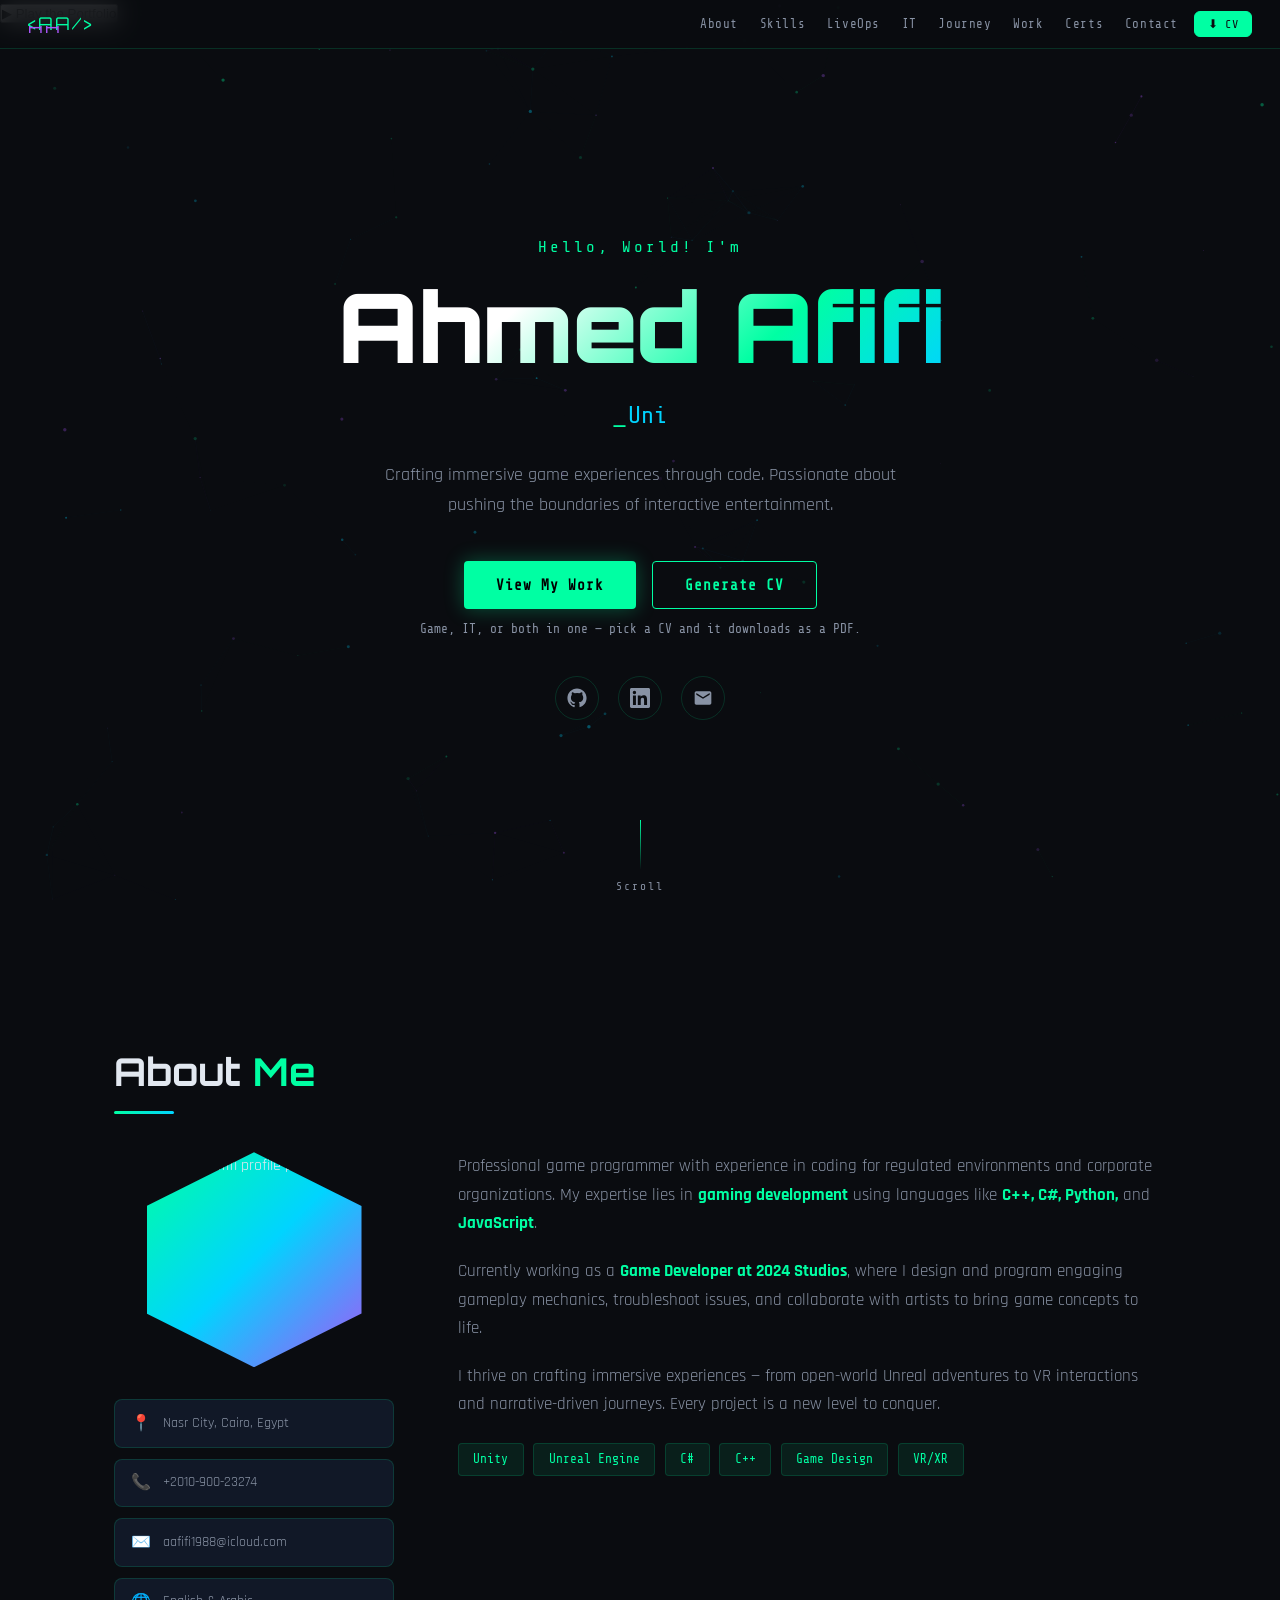
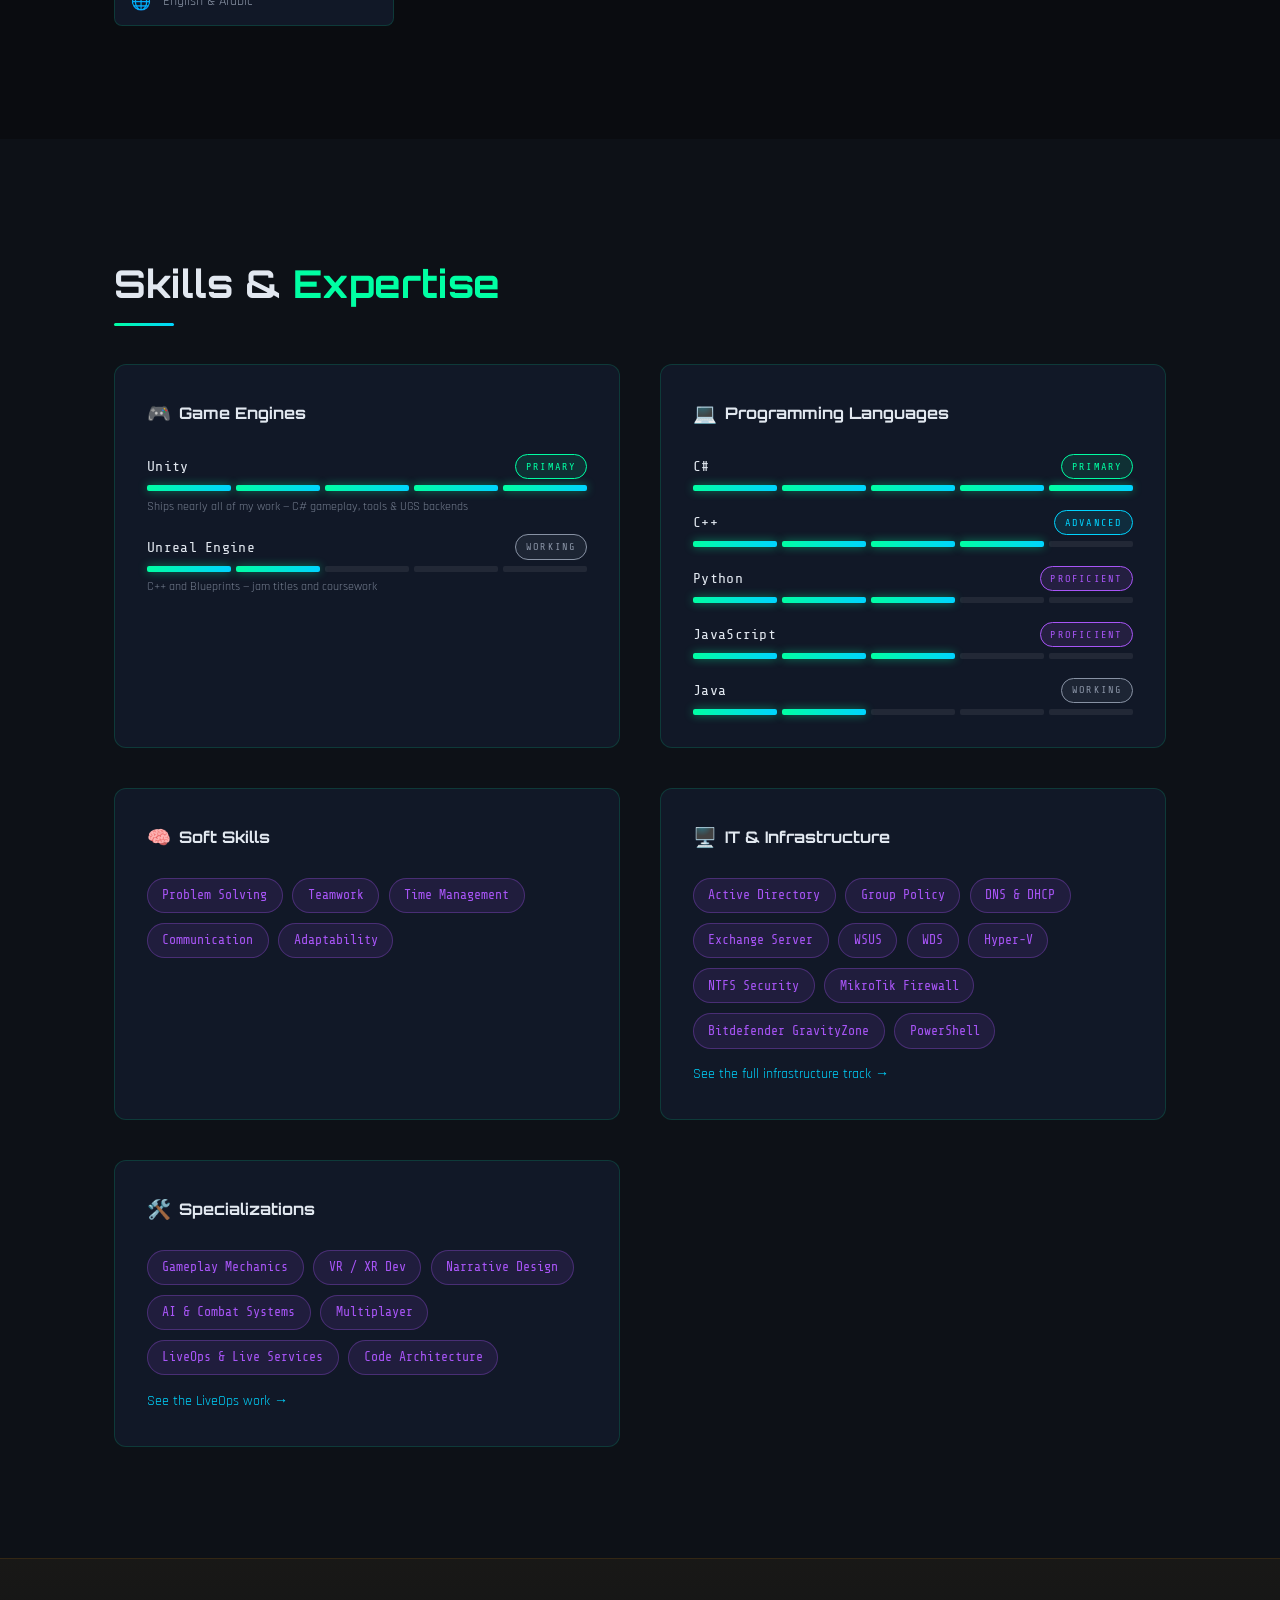
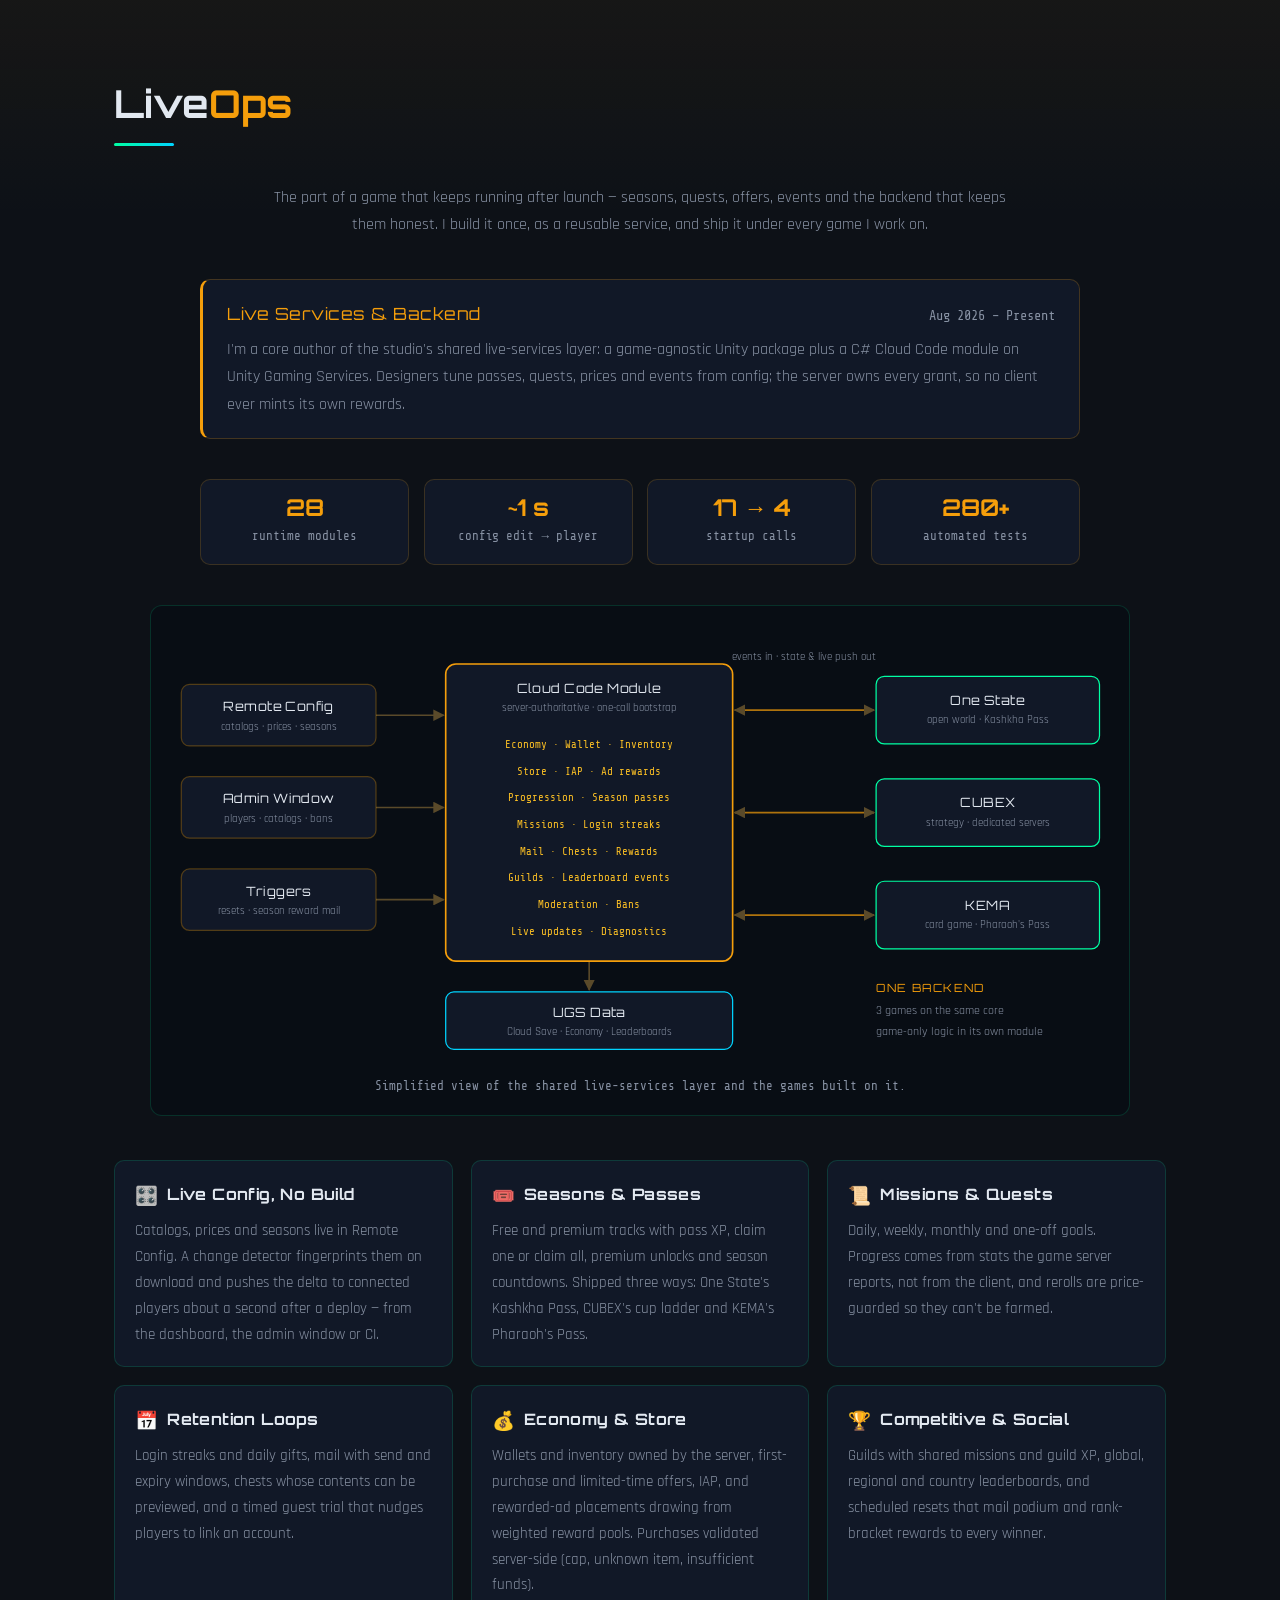
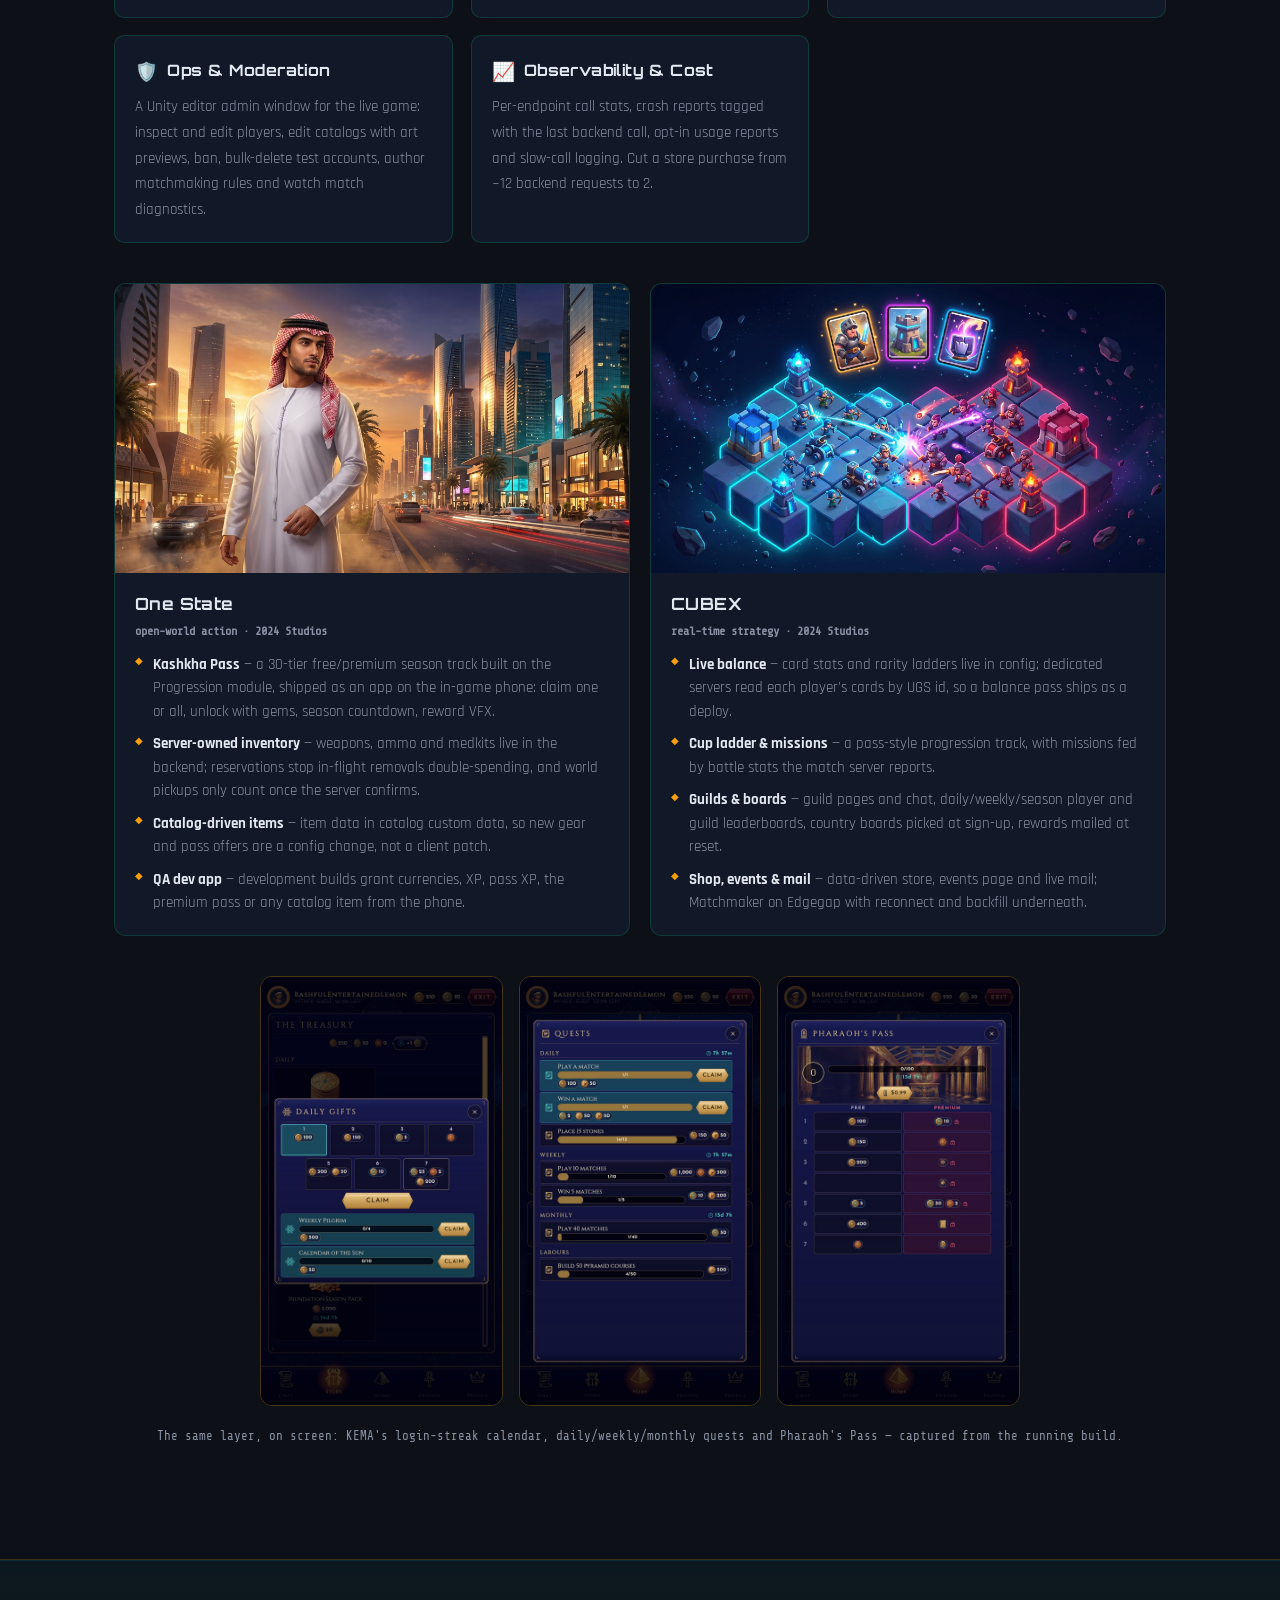
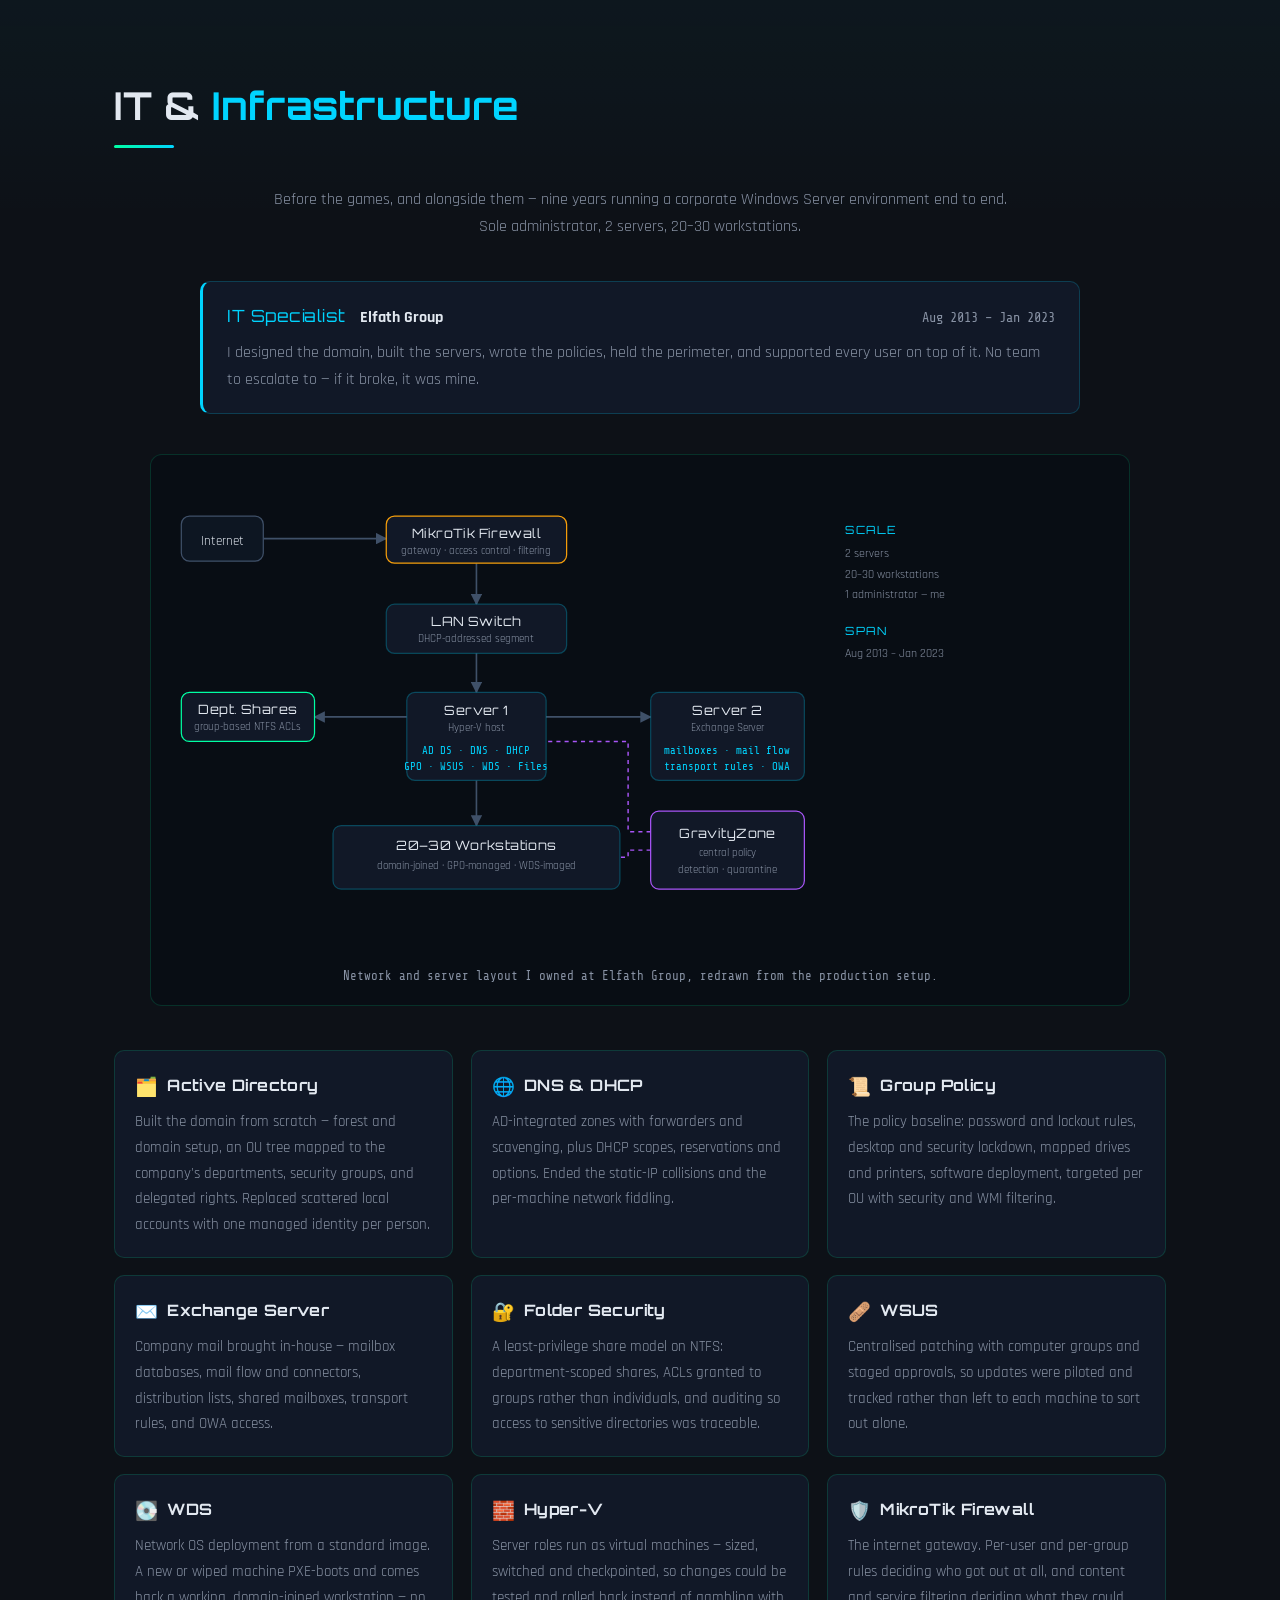
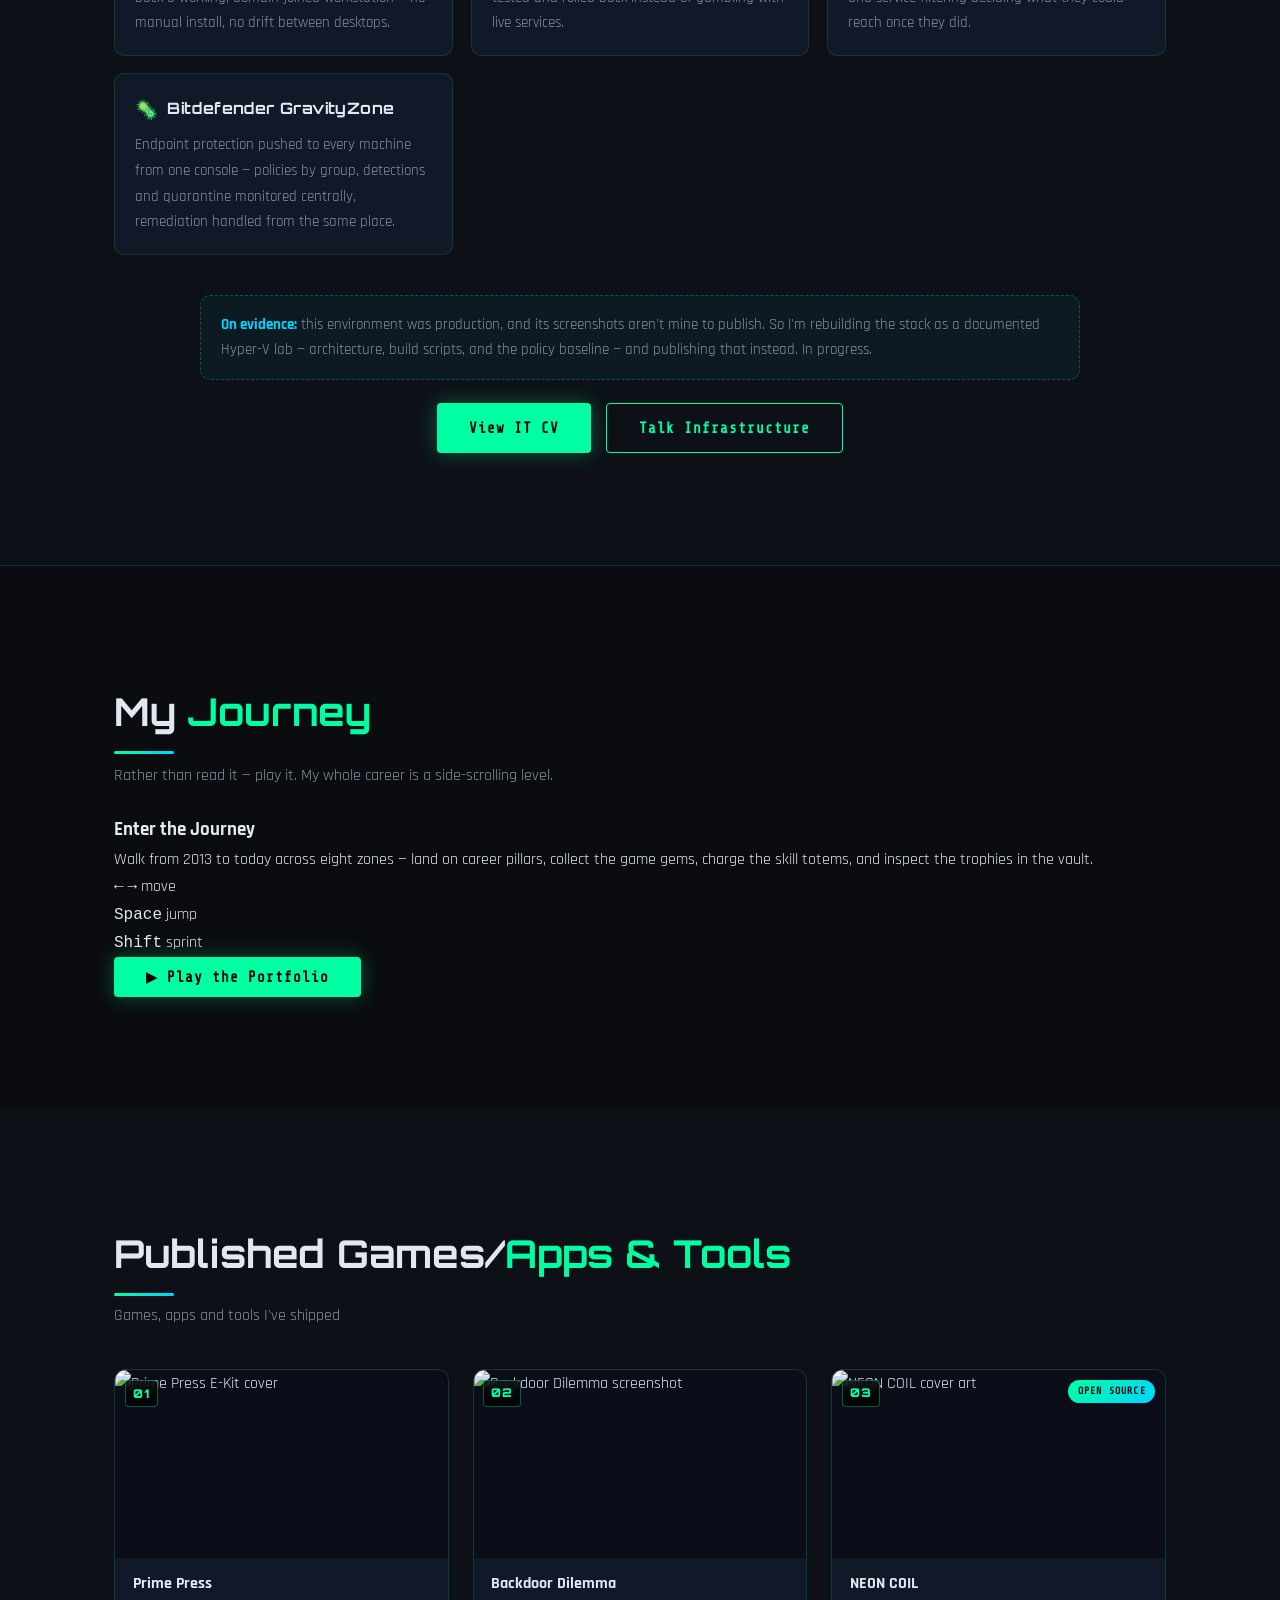
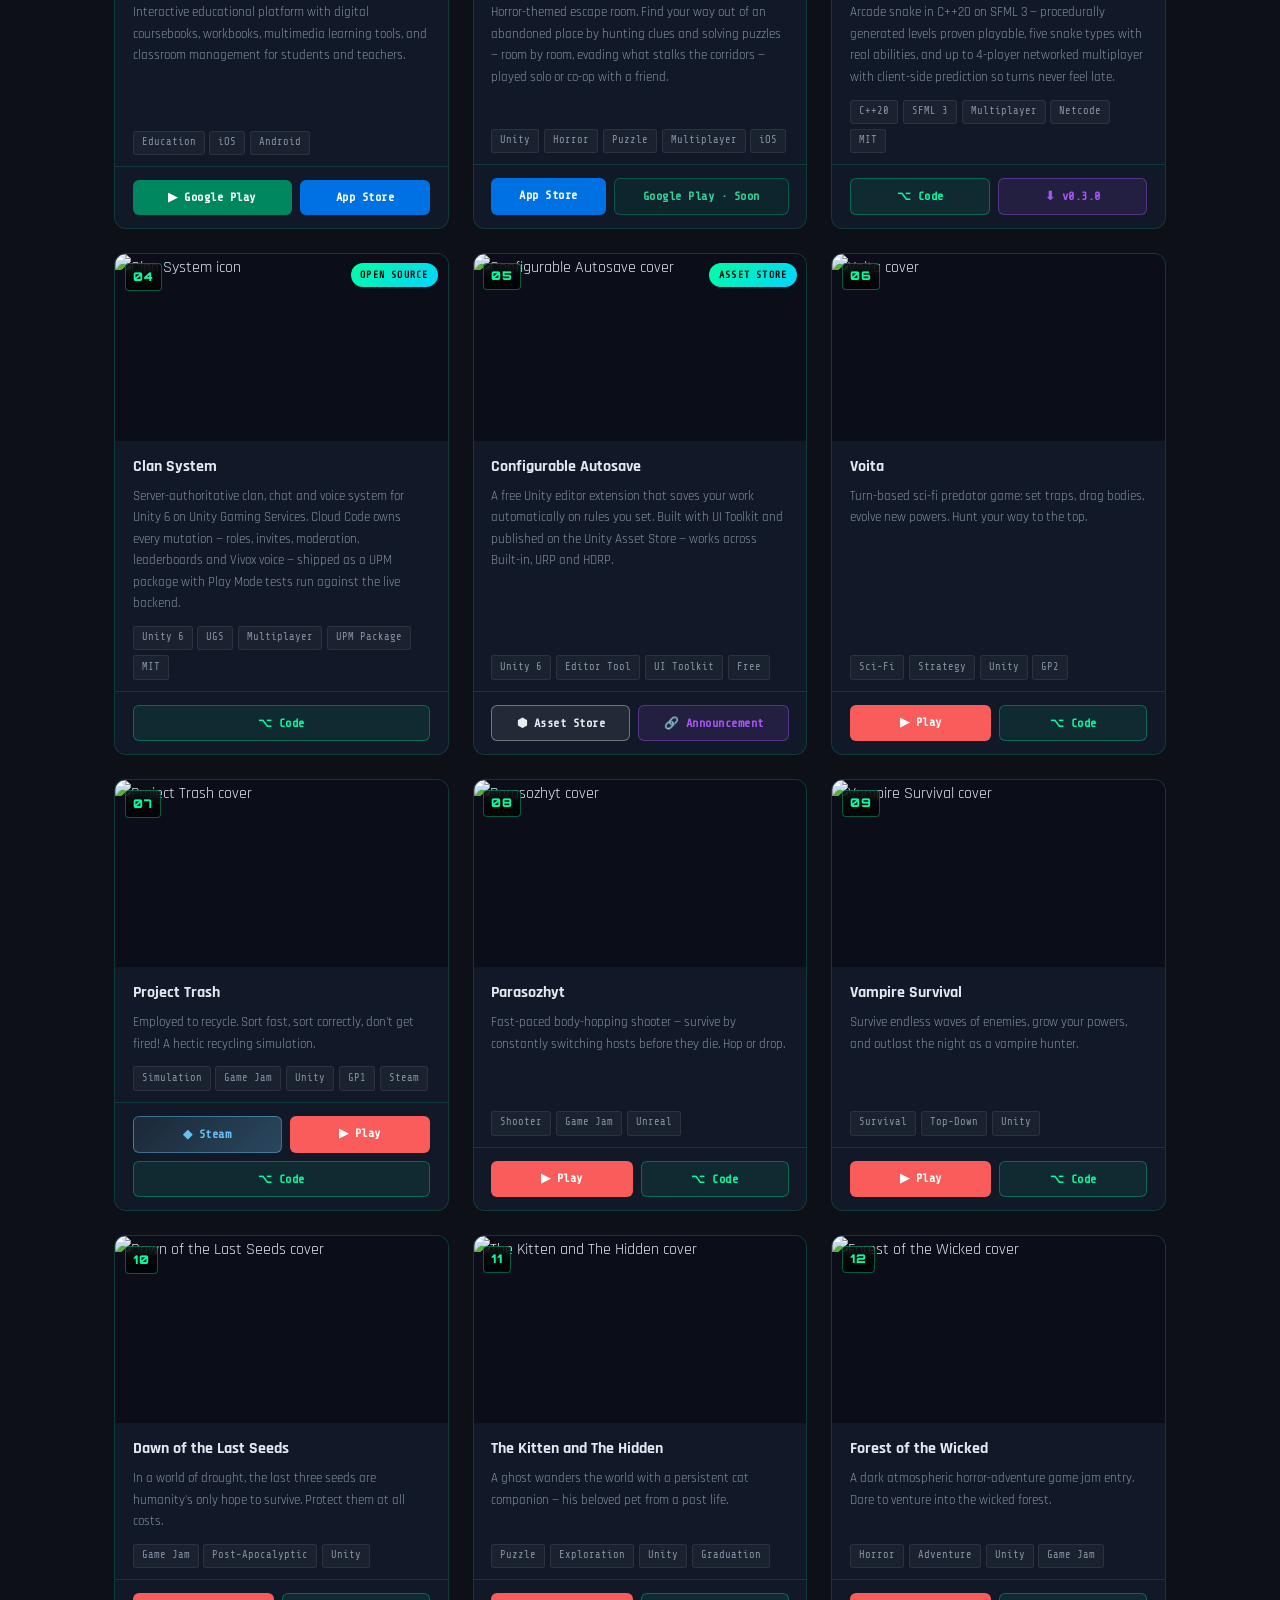
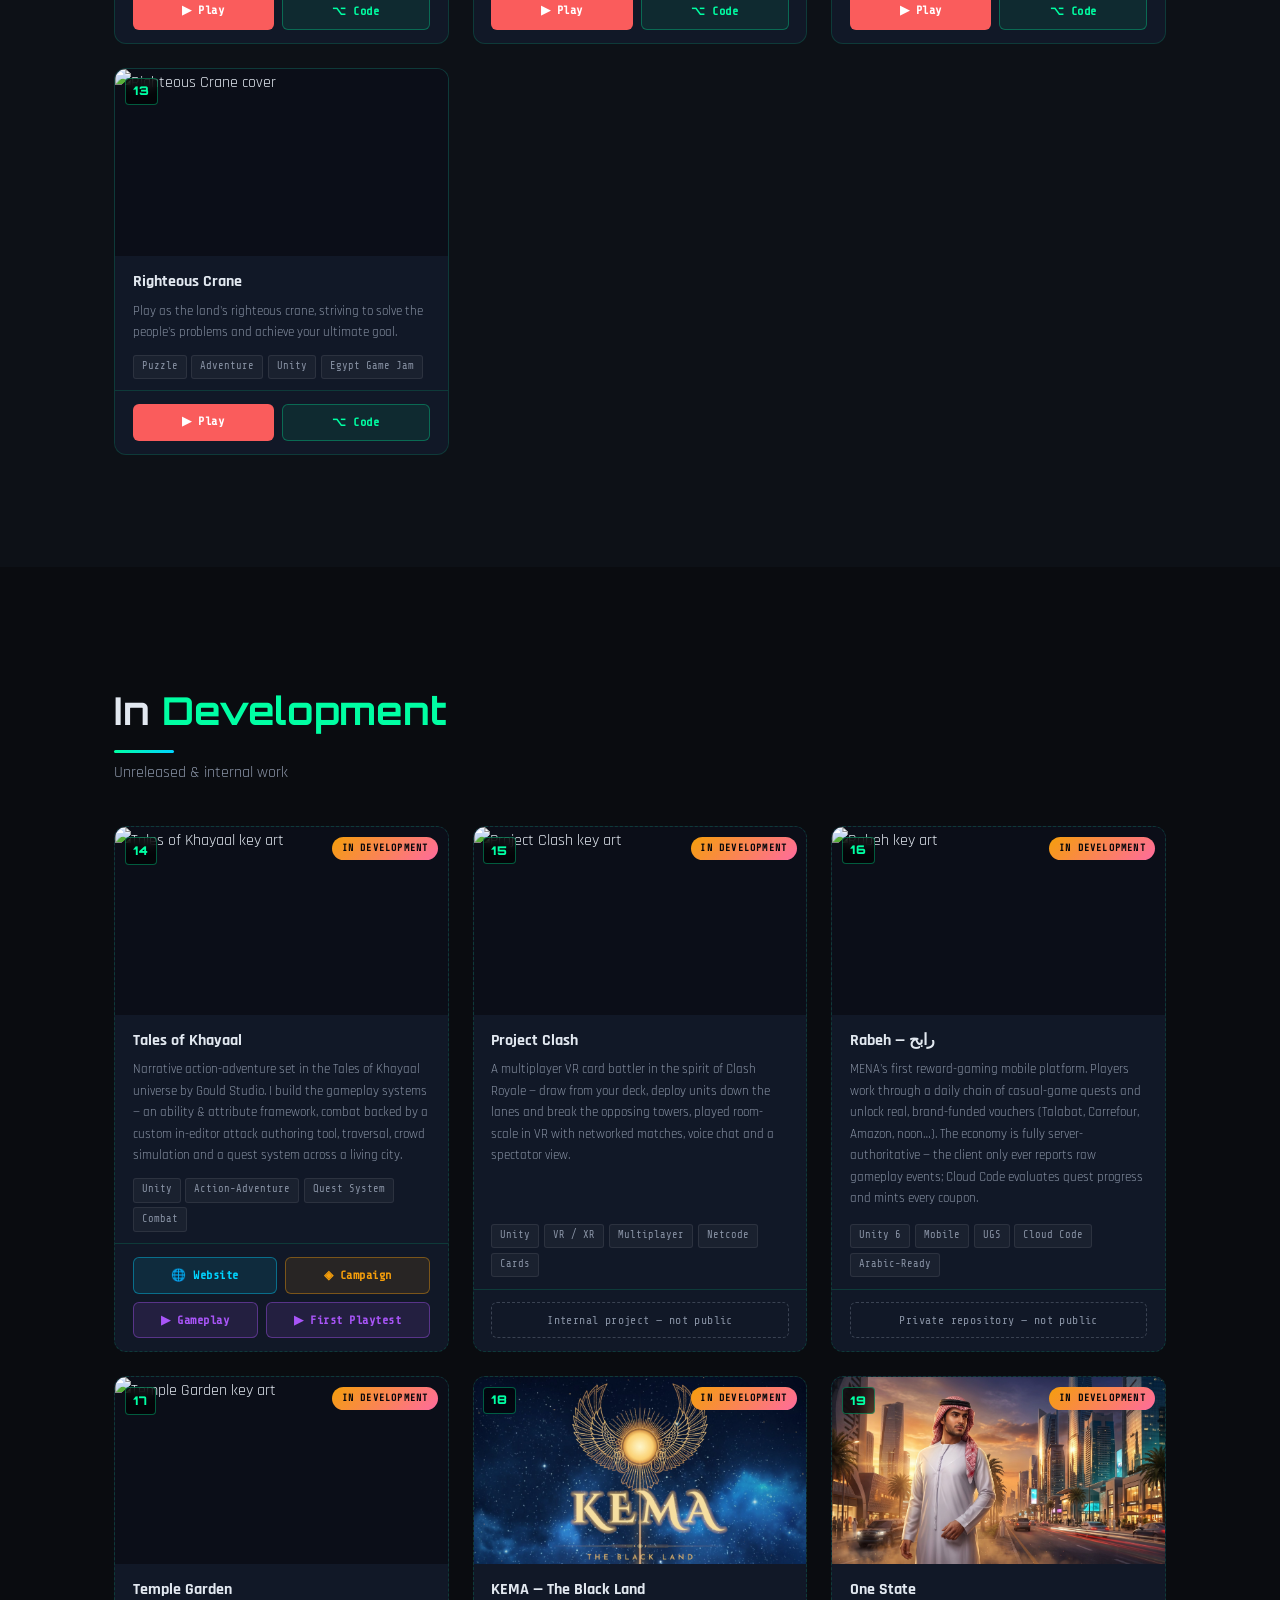
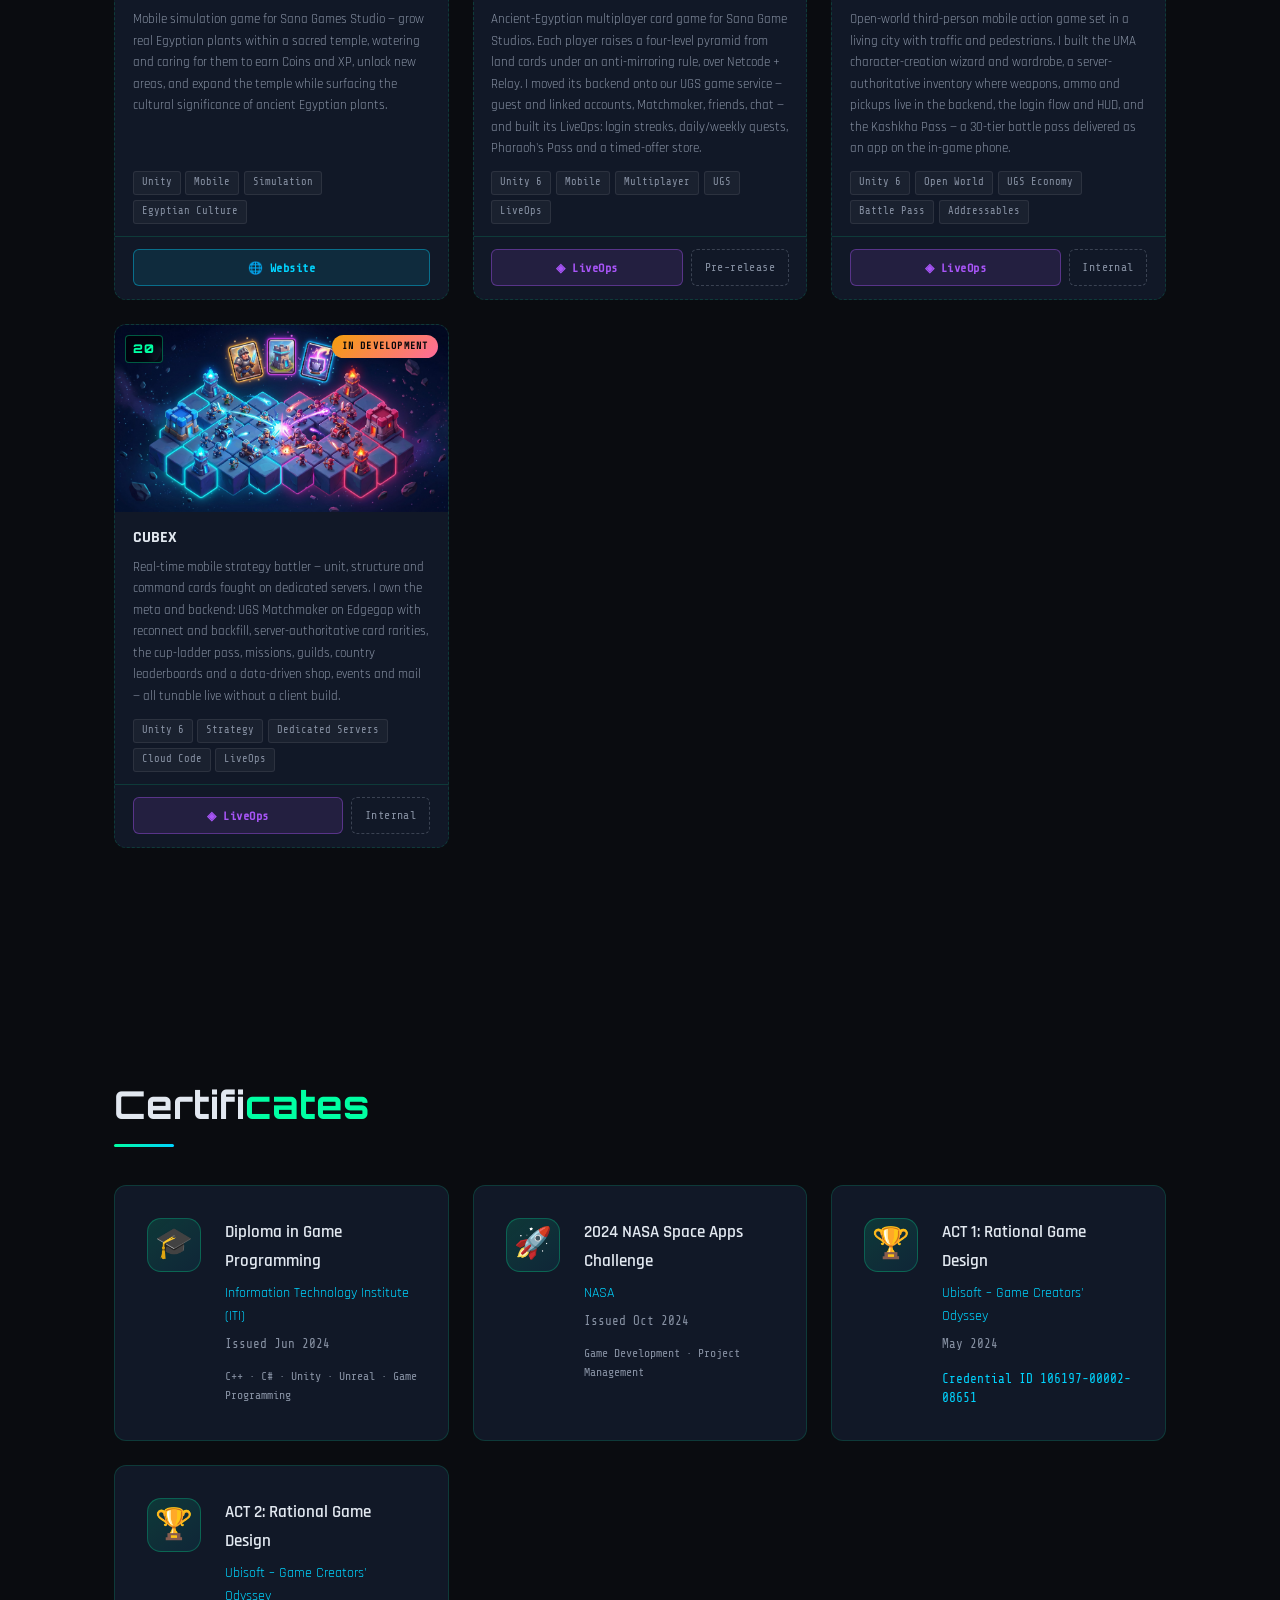
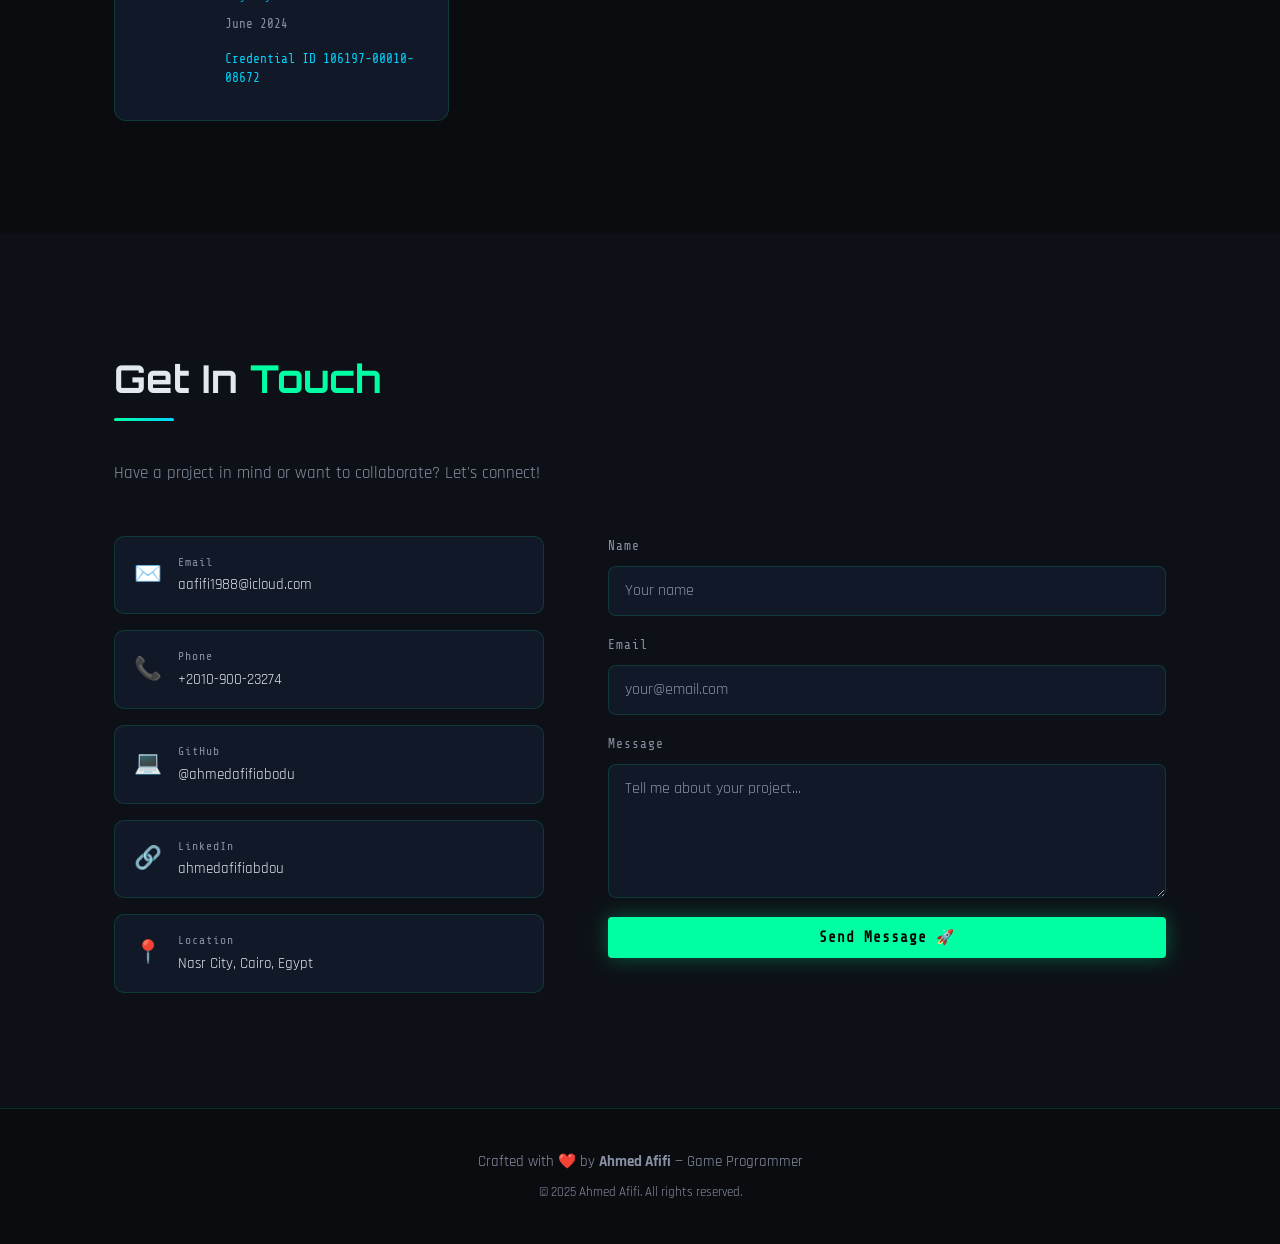
==== commit 6fc892e1: "Zoomable LiveOps screenshots; keep cert view hint out of card text - LiveOps KEMA screenshots are bu" ====
--- a/index.html
+++ b/index.html
@@ -469,9 +469,15 @@
 
       <figure class="lo-shot">
         <div class="lo-shot-row">
-          <img src="assets/covers/kema/06-daily-gifts.jpg" alt="KEMA daily gifts login-streak calendar" loading="lazy">
-          <img src="assets/covers/kema/07-quests.jpg" alt="KEMA daily, weekly and monthly quests" loading="lazy">
-          <img src="assets/covers/kema/08-pharaohs-pass.jpg" alt="KEMA Pharaoh's Pass season track" loading="lazy">
+          <button type="button" class="lo-zoom" aria-label="Zoom in on KEMA daily gifts">
+            <img src="assets/covers/kema/06-daily-gifts.jpg" alt="KEMA daily gifts login-streak calendar" loading="lazy">
+          </button>
+          <button type="button" class="lo-zoom" aria-label="Zoom in on KEMA quests">
+            <img src="assets/covers/kema/07-quests.jpg" alt="KEMA daily, weekly and monthly quests" loading="lazy">
+          </button>
+          <button type="button" class="lo-zoom" aria-label="Zoom in on KEMA Pharaoh's Pass">
+            <img src="assets/covers/kema/08-pharaohs-pass.jpg" alt="KEMA Pharaoh's Pass season track" loading="lazy">
+          </button>
         </div>
         <figcaption>The same layer, on screen: KEMA's login-streak calendar, daily/weekly/monthly quests and Pharaoh's Pass — captured from the running build.</figcaption>
       </figure>
--- a/style.css
+++ b/style.css
@@ -2030,9 +2030,27 @@
 .cert-card { position: relative; }
 
 .cert-card .tap-hint {
-  right: 0.75rem;
-  bottom: 0.75rem;
-}
+  position: static;
+  display: flex;
+  width: fit-content;
+  margin-top: 0.75rem;
+}
+
+/* LiveOps screenshots: whole image is the zoom button. */
+.lo-zoom {
+  position: relative;
+  display: block;
+  padding: 0;
+  background: none;
+  border: 0;
+  border-radius: 12px;
+  cursor: zoom-in;
+  transition: transform 0.2s ease;
+}
+.lo-zoom:hover { transform: translateY(-3px); }
+.lo-zoom:hover img { border-color: rgba(245, 158, 11, 0.6); }
+.lo-zoom:focus-visible { outline: 2px solid var(--neon); outline-offset: 3px; }
+.lo-zoom .tap-hint { right: 50%; transform: translateX(50%); white-space: nowrap; }
 
 @media (prefers-reduced-motion: reduce) {
   .tap-hint { animation: none; }
@@ -2295,7 +2313,7 @@
   border: 1px solid rgba(245, 158, 11, 0.25);
 }
 .lo-shot figcaption {
-  margin-top: .75rem;
+  margin-top: 1.25rem;
   font-family: var(--font-mono);
   font-size: .78rem;
   color: var(--text-muted);
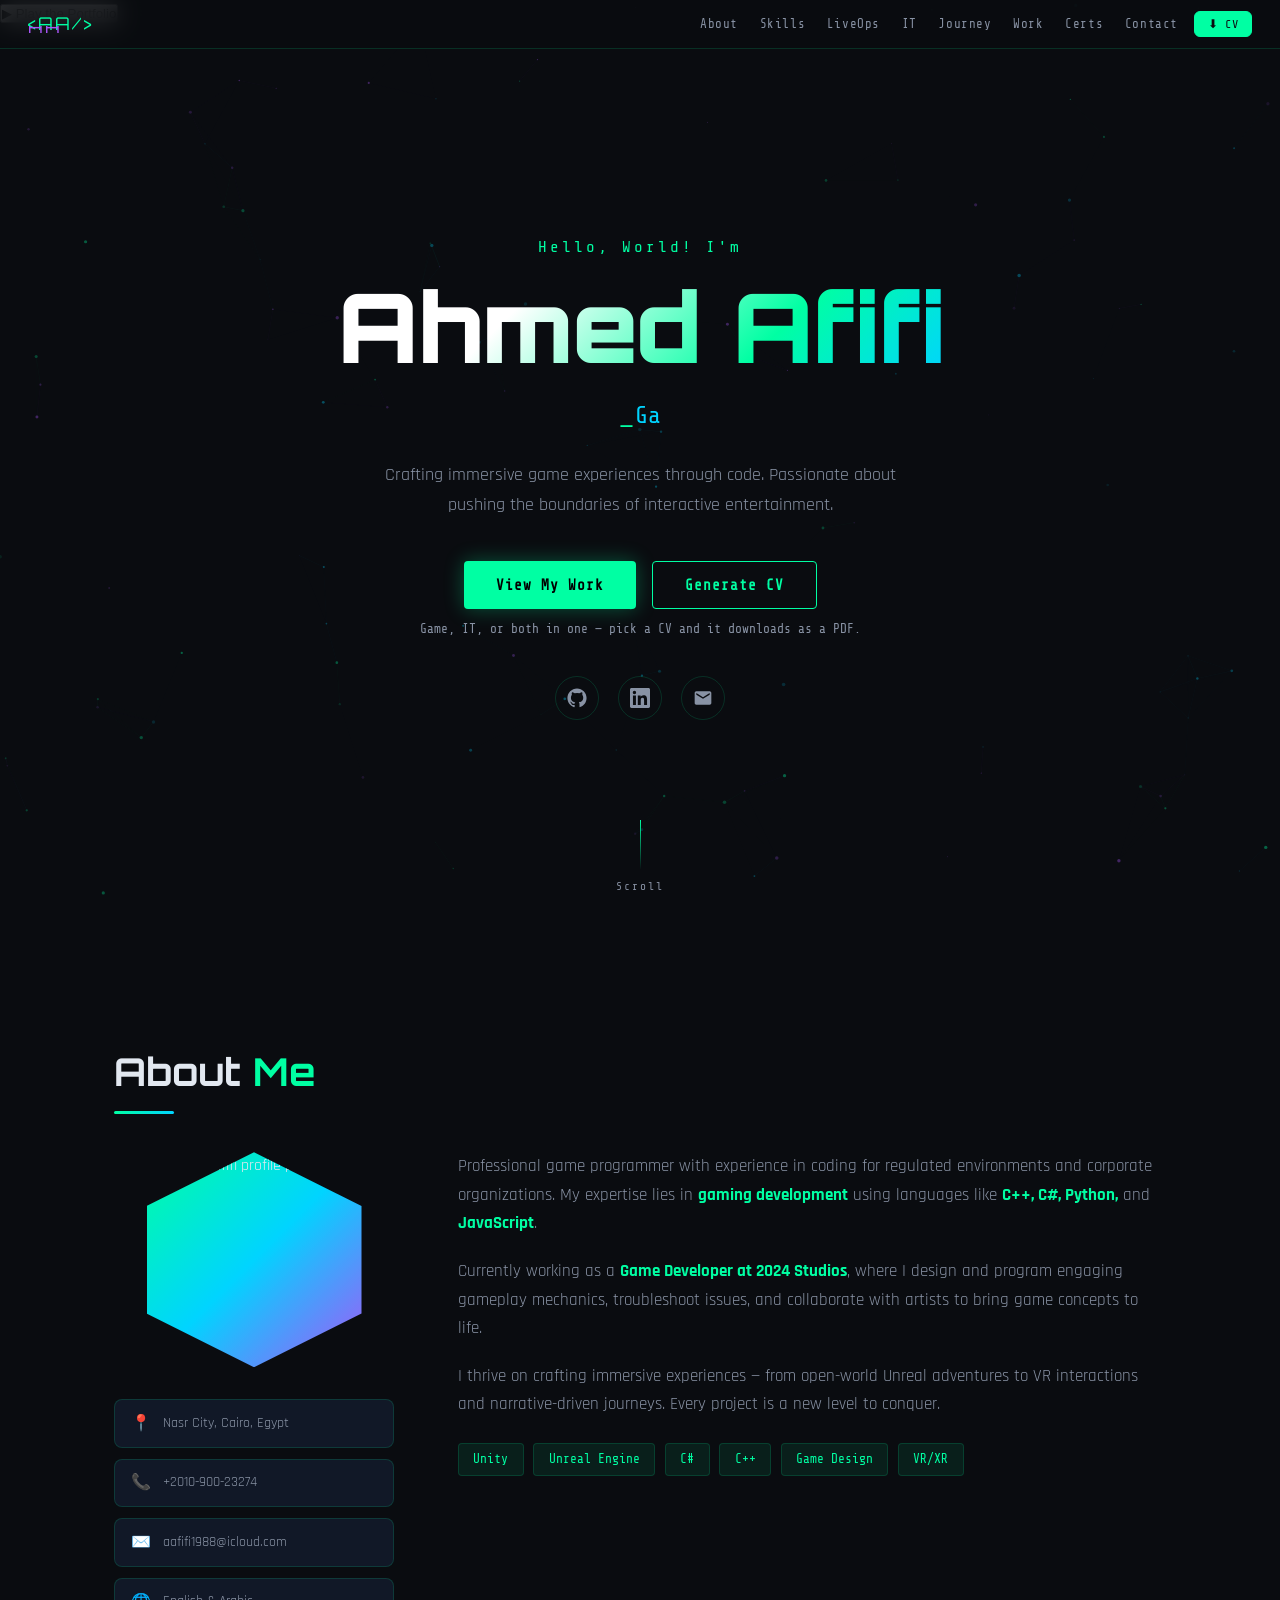
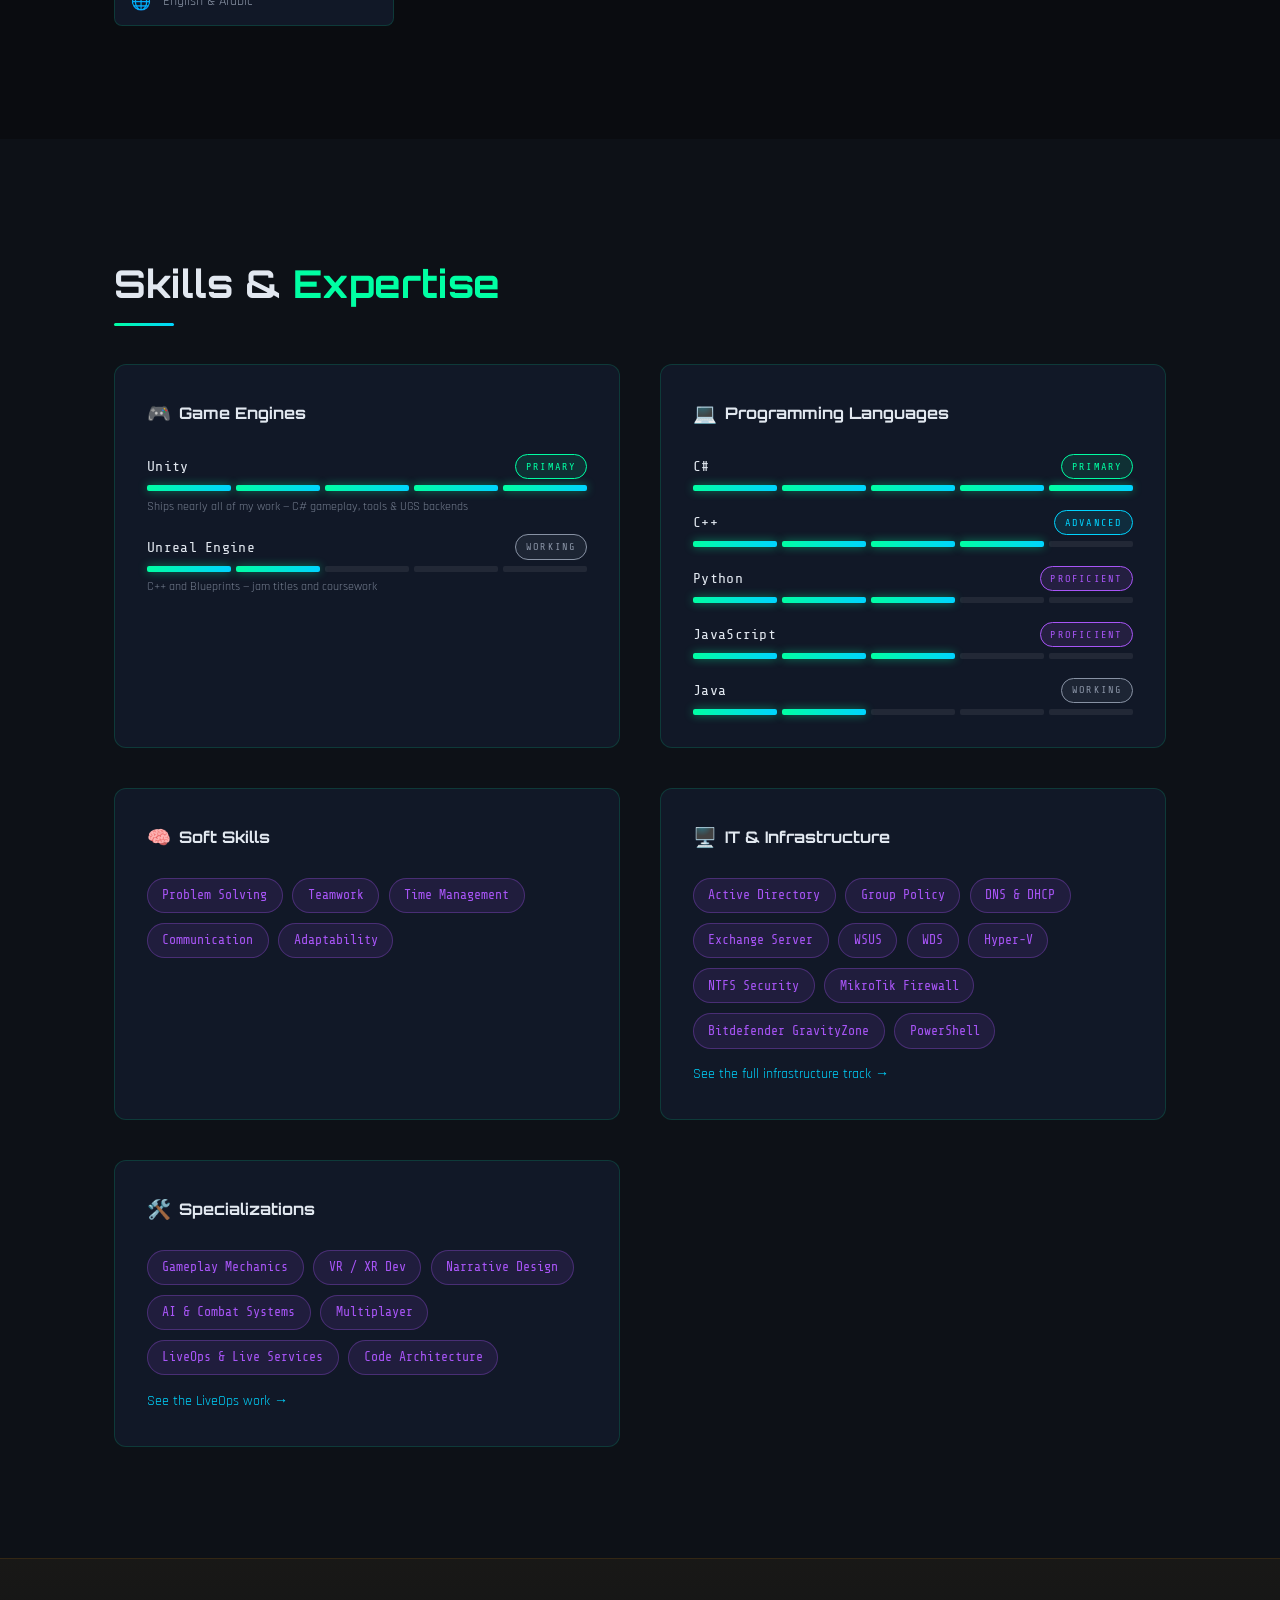
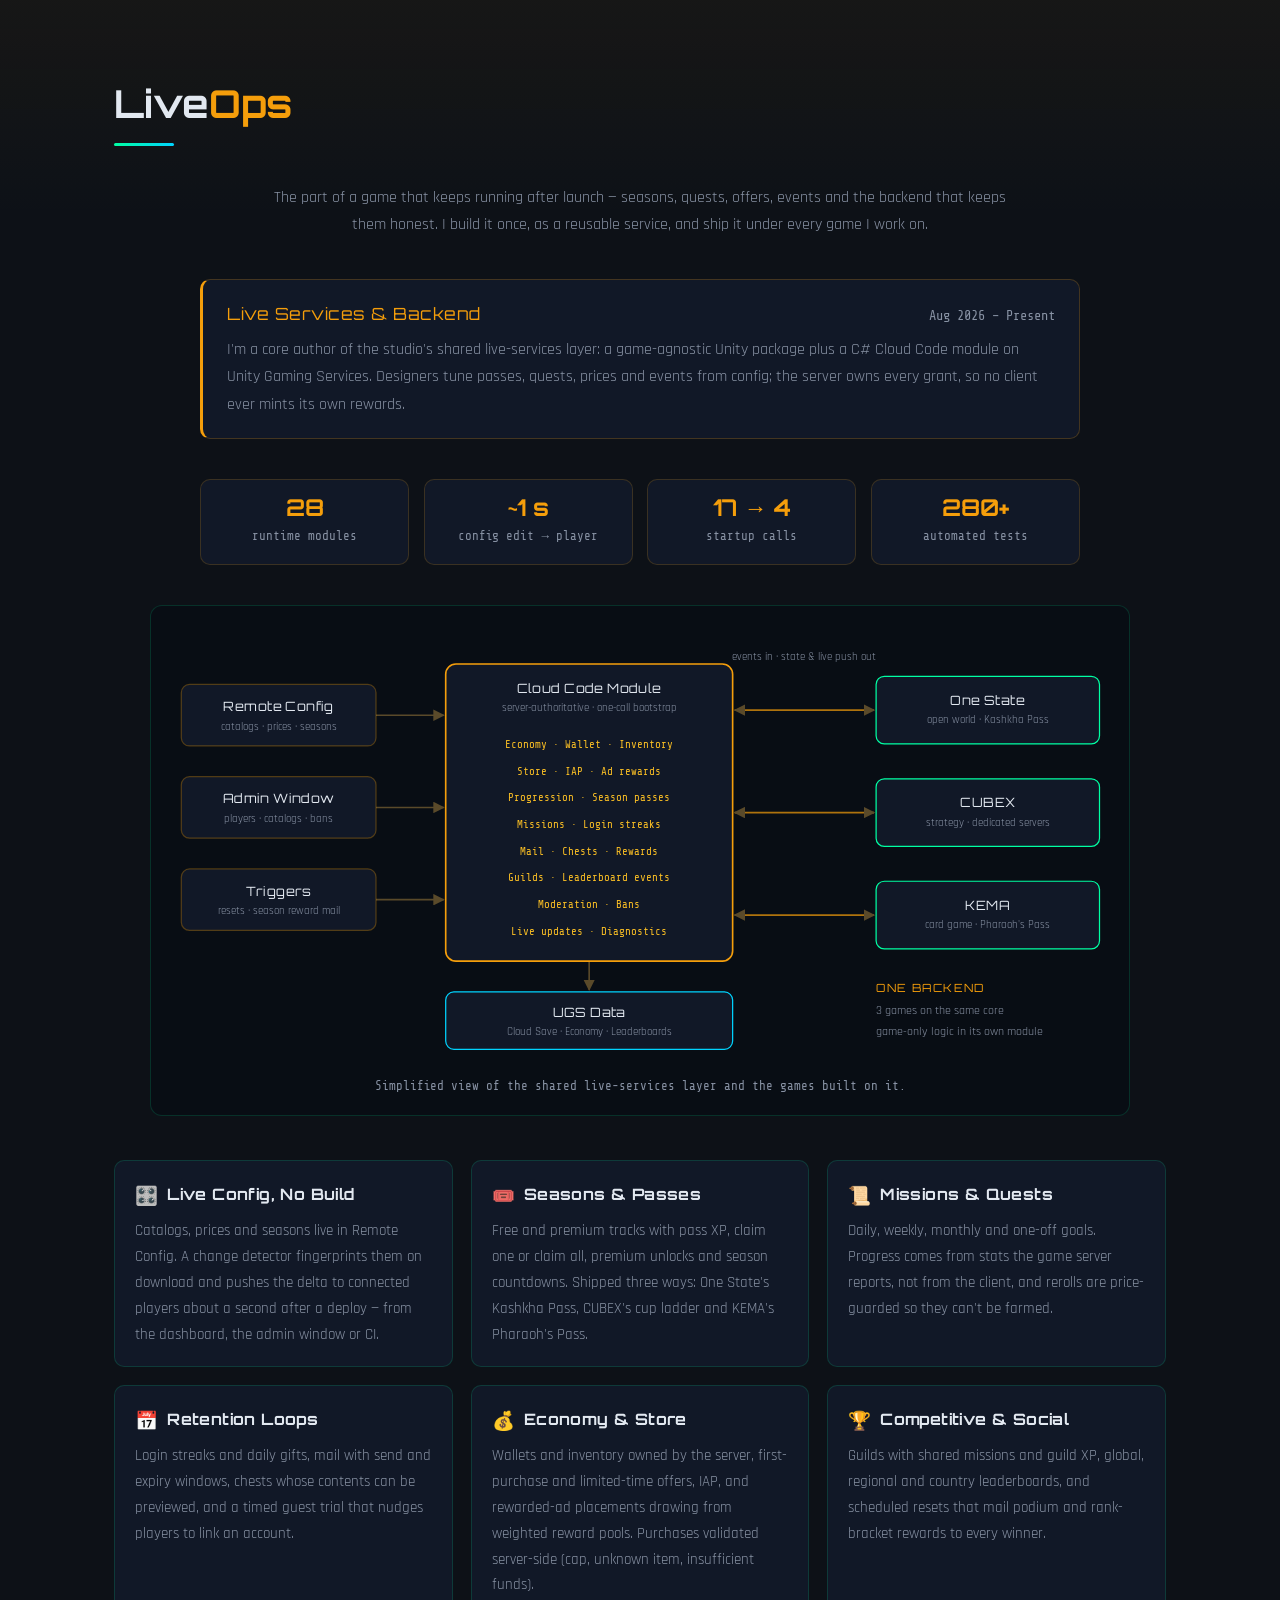
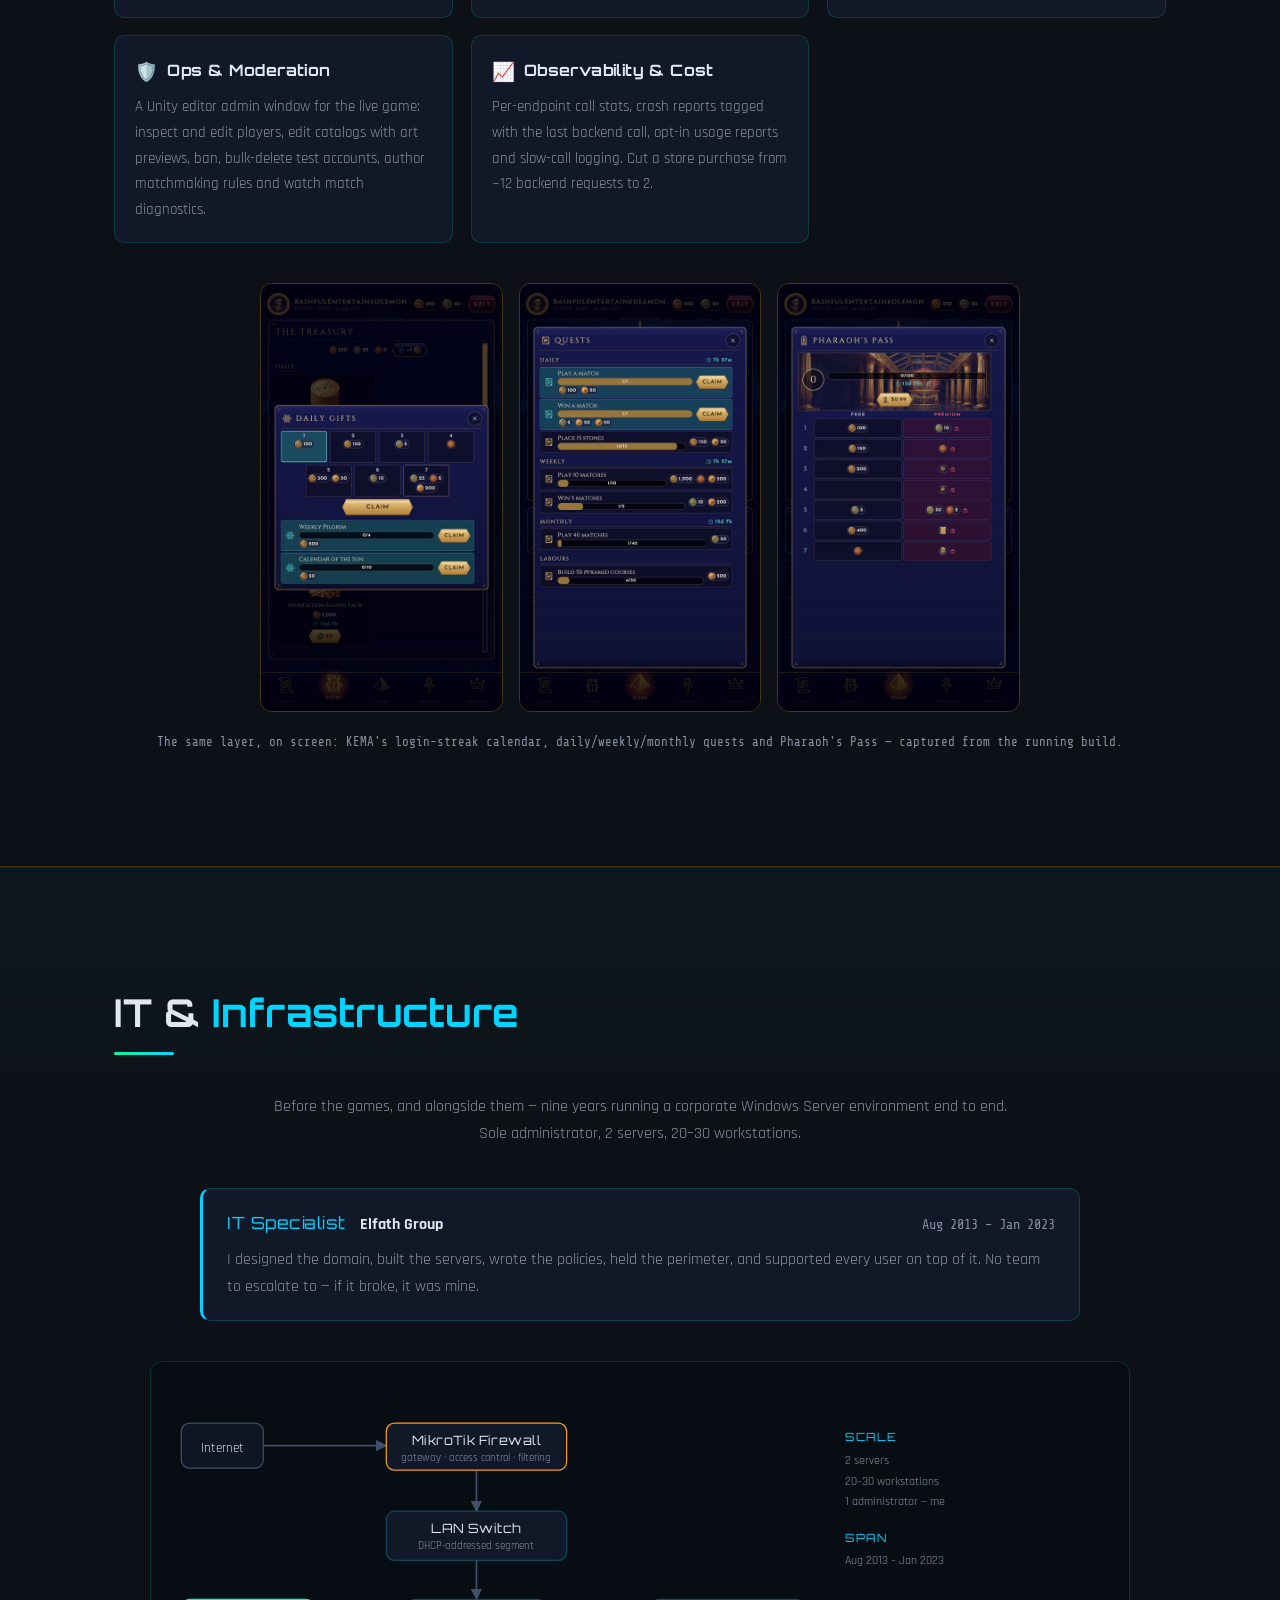
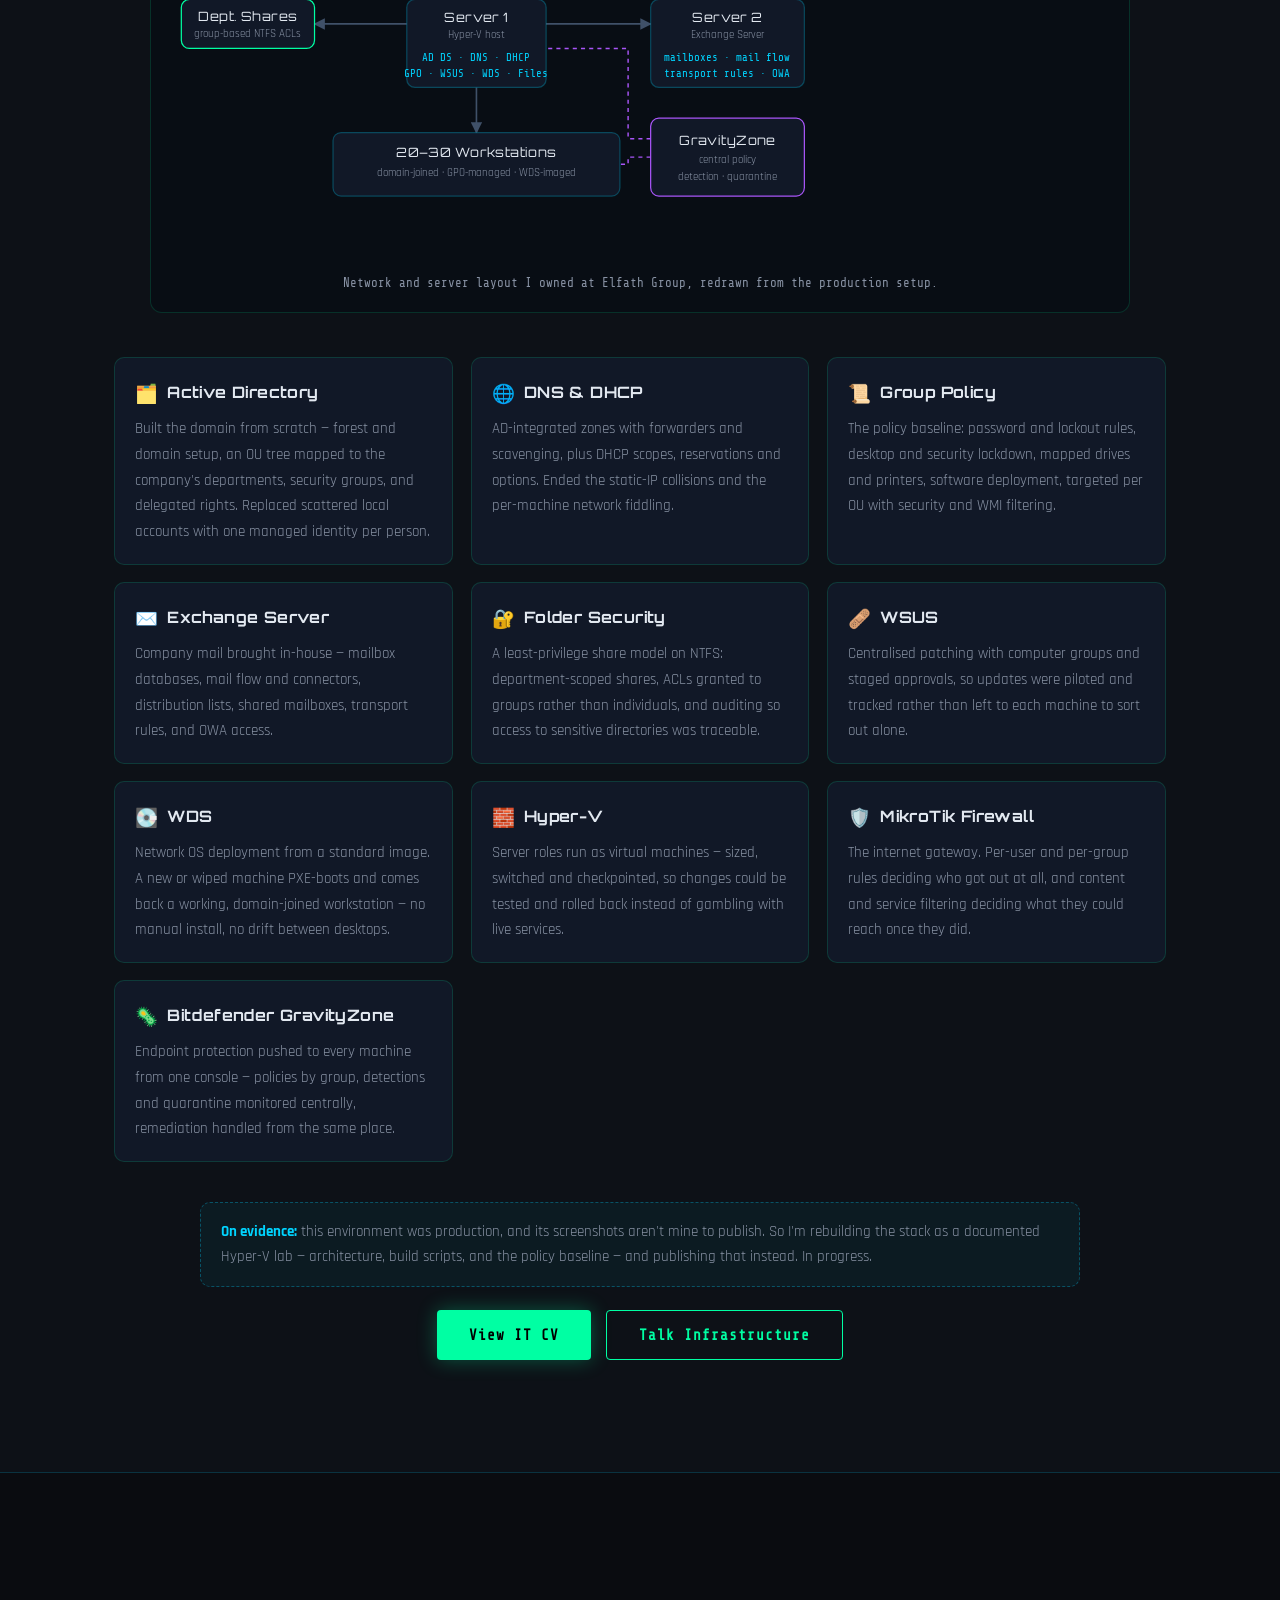
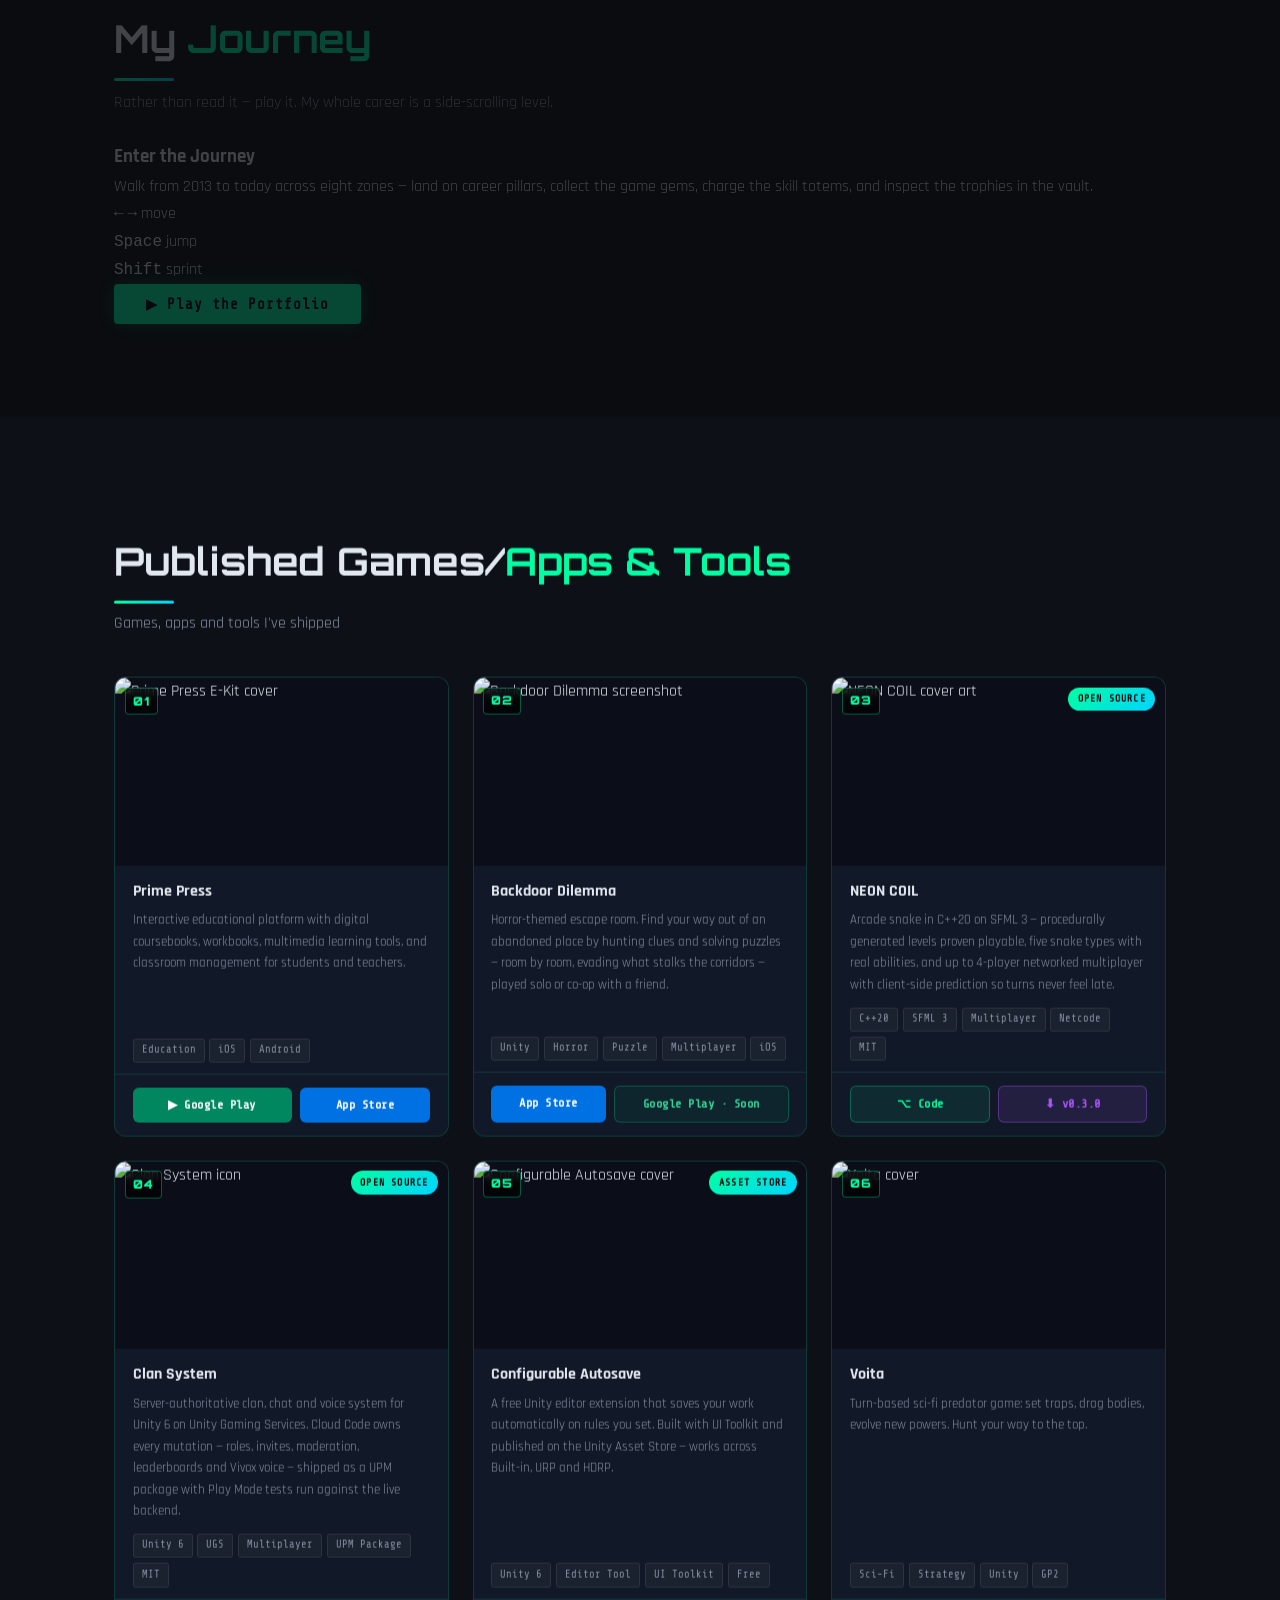
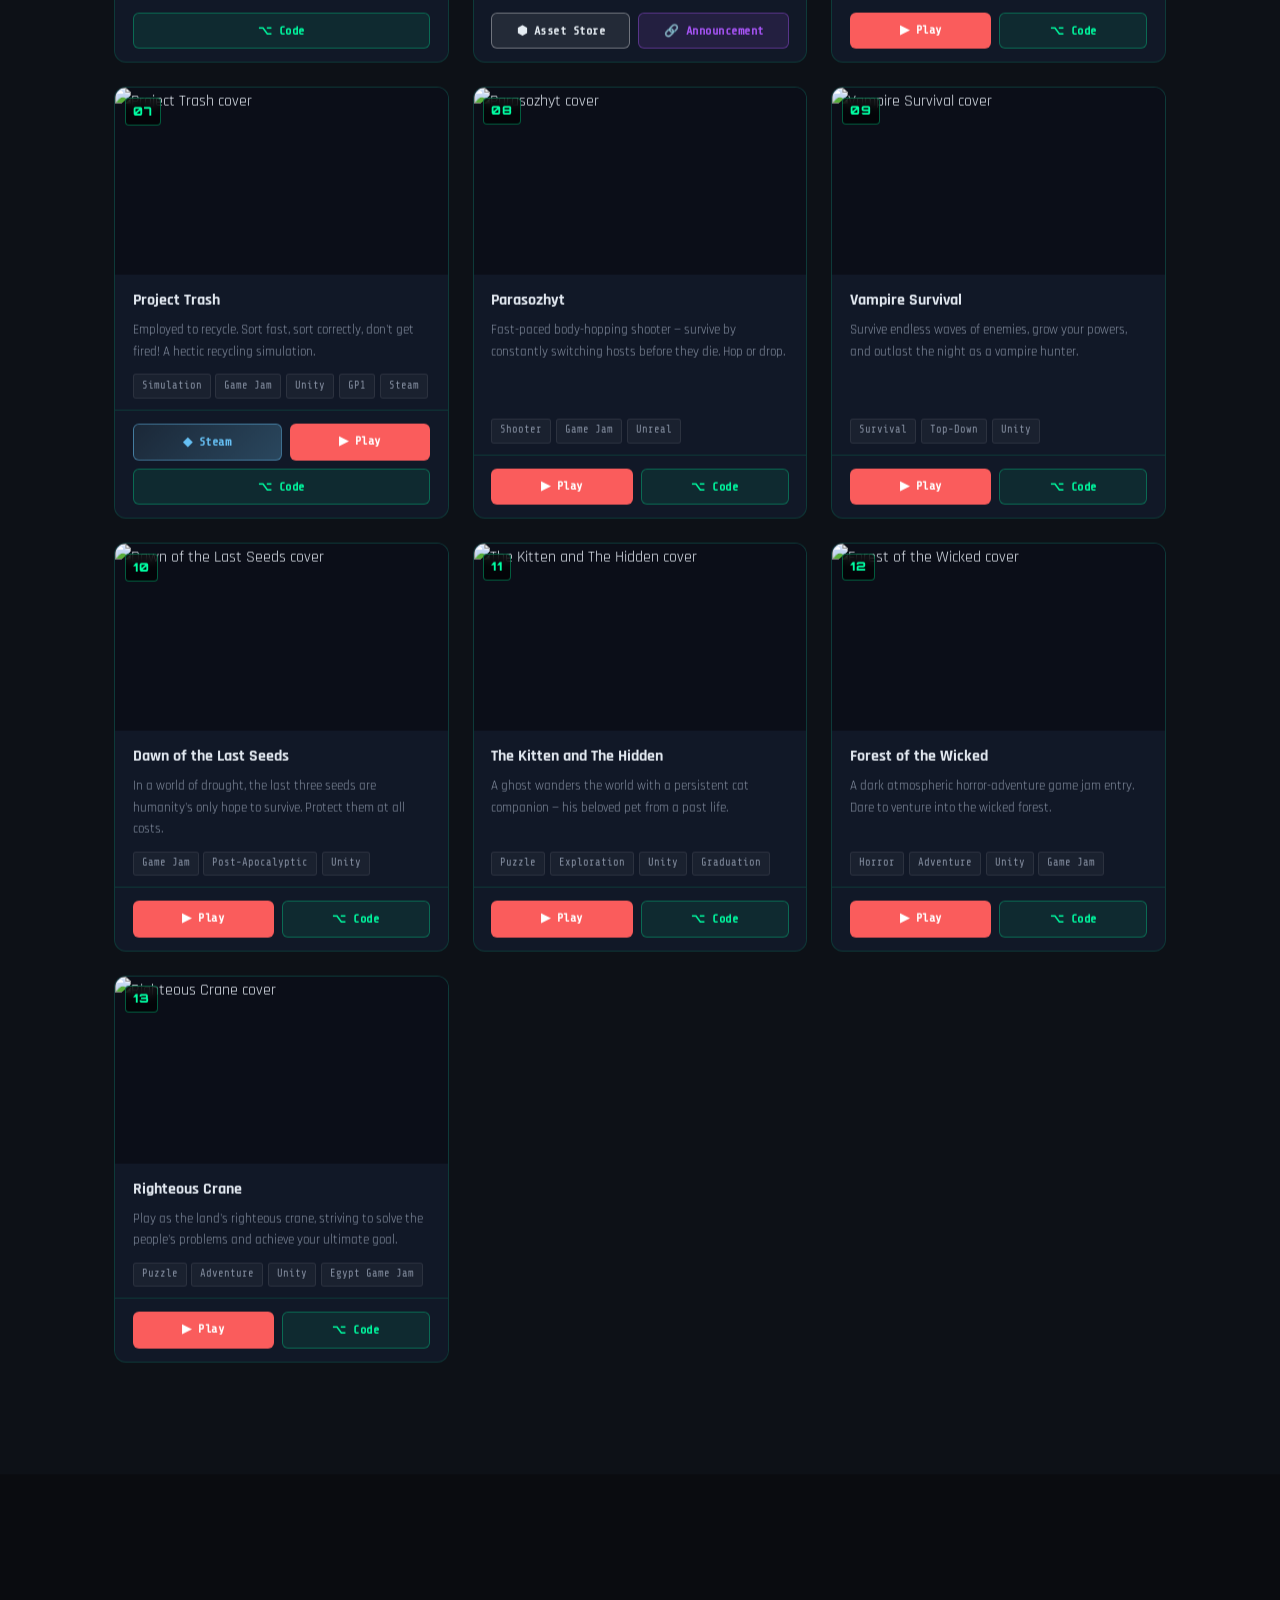
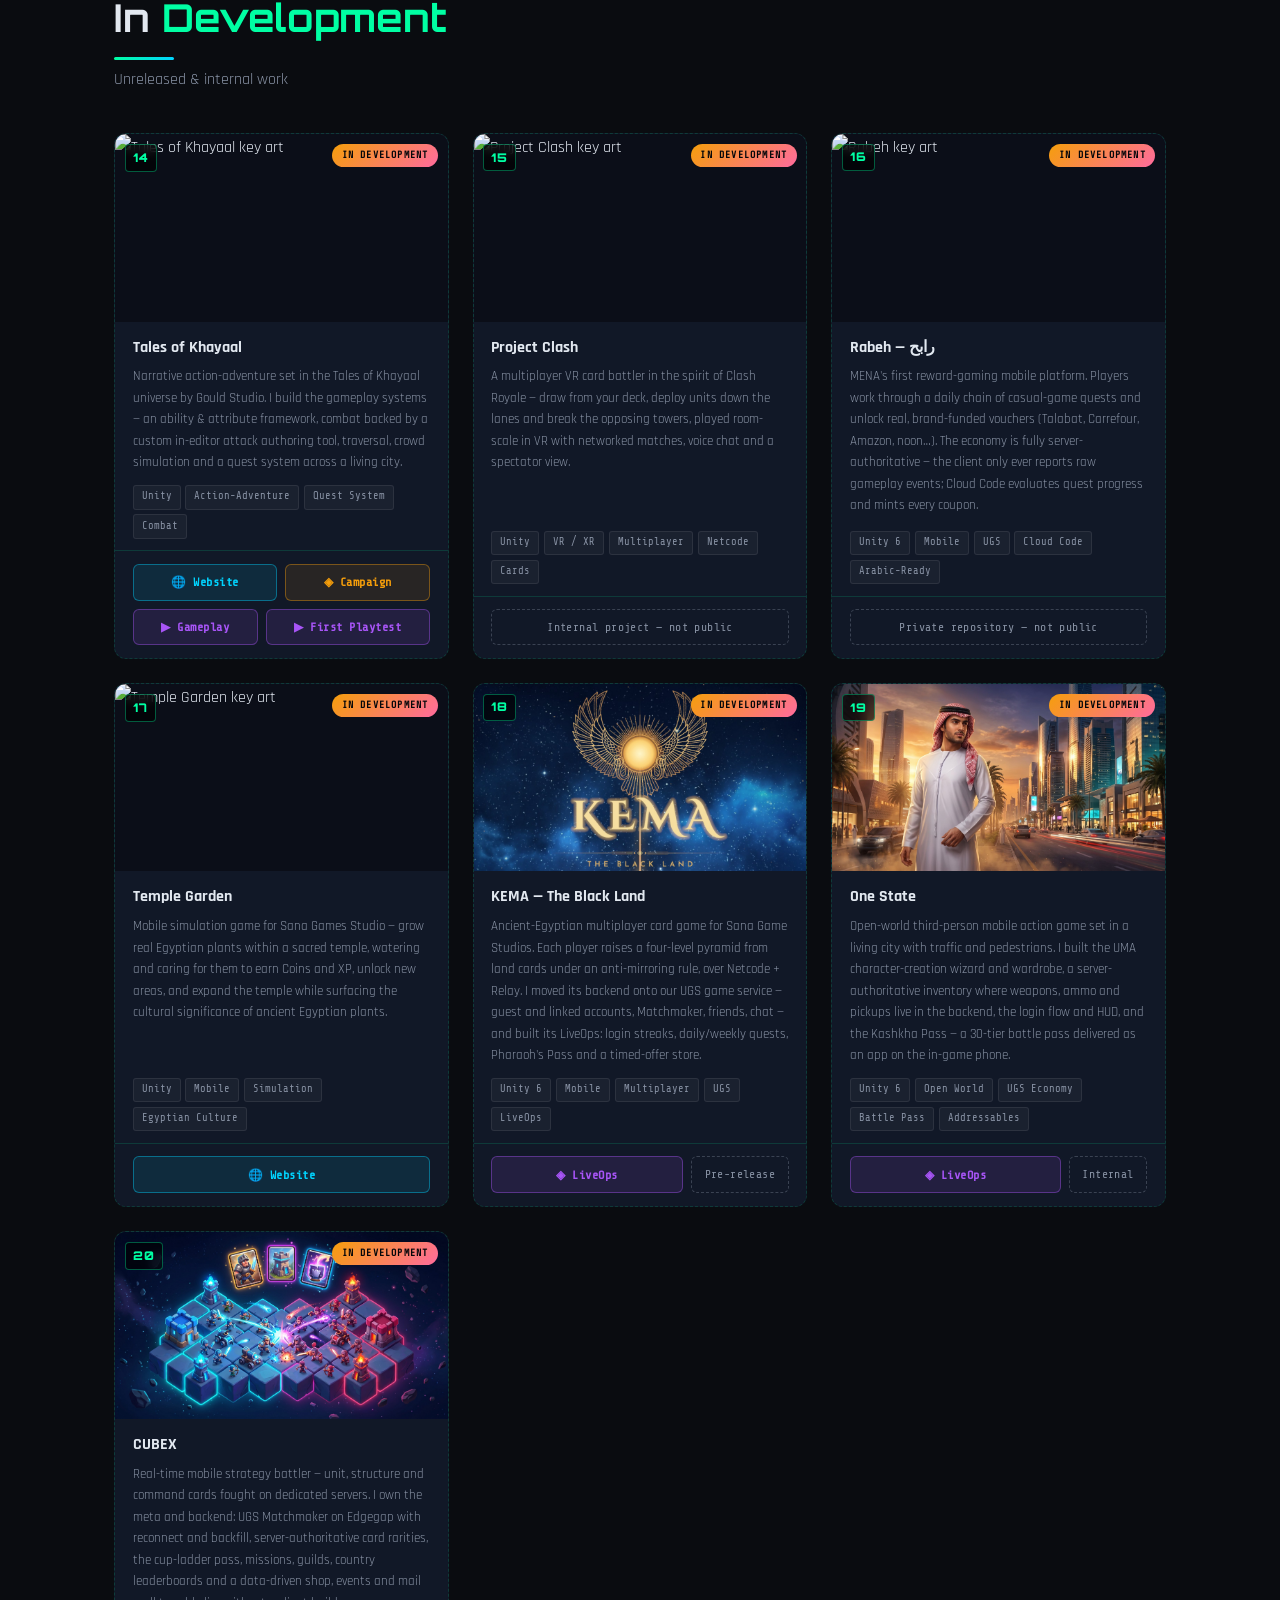
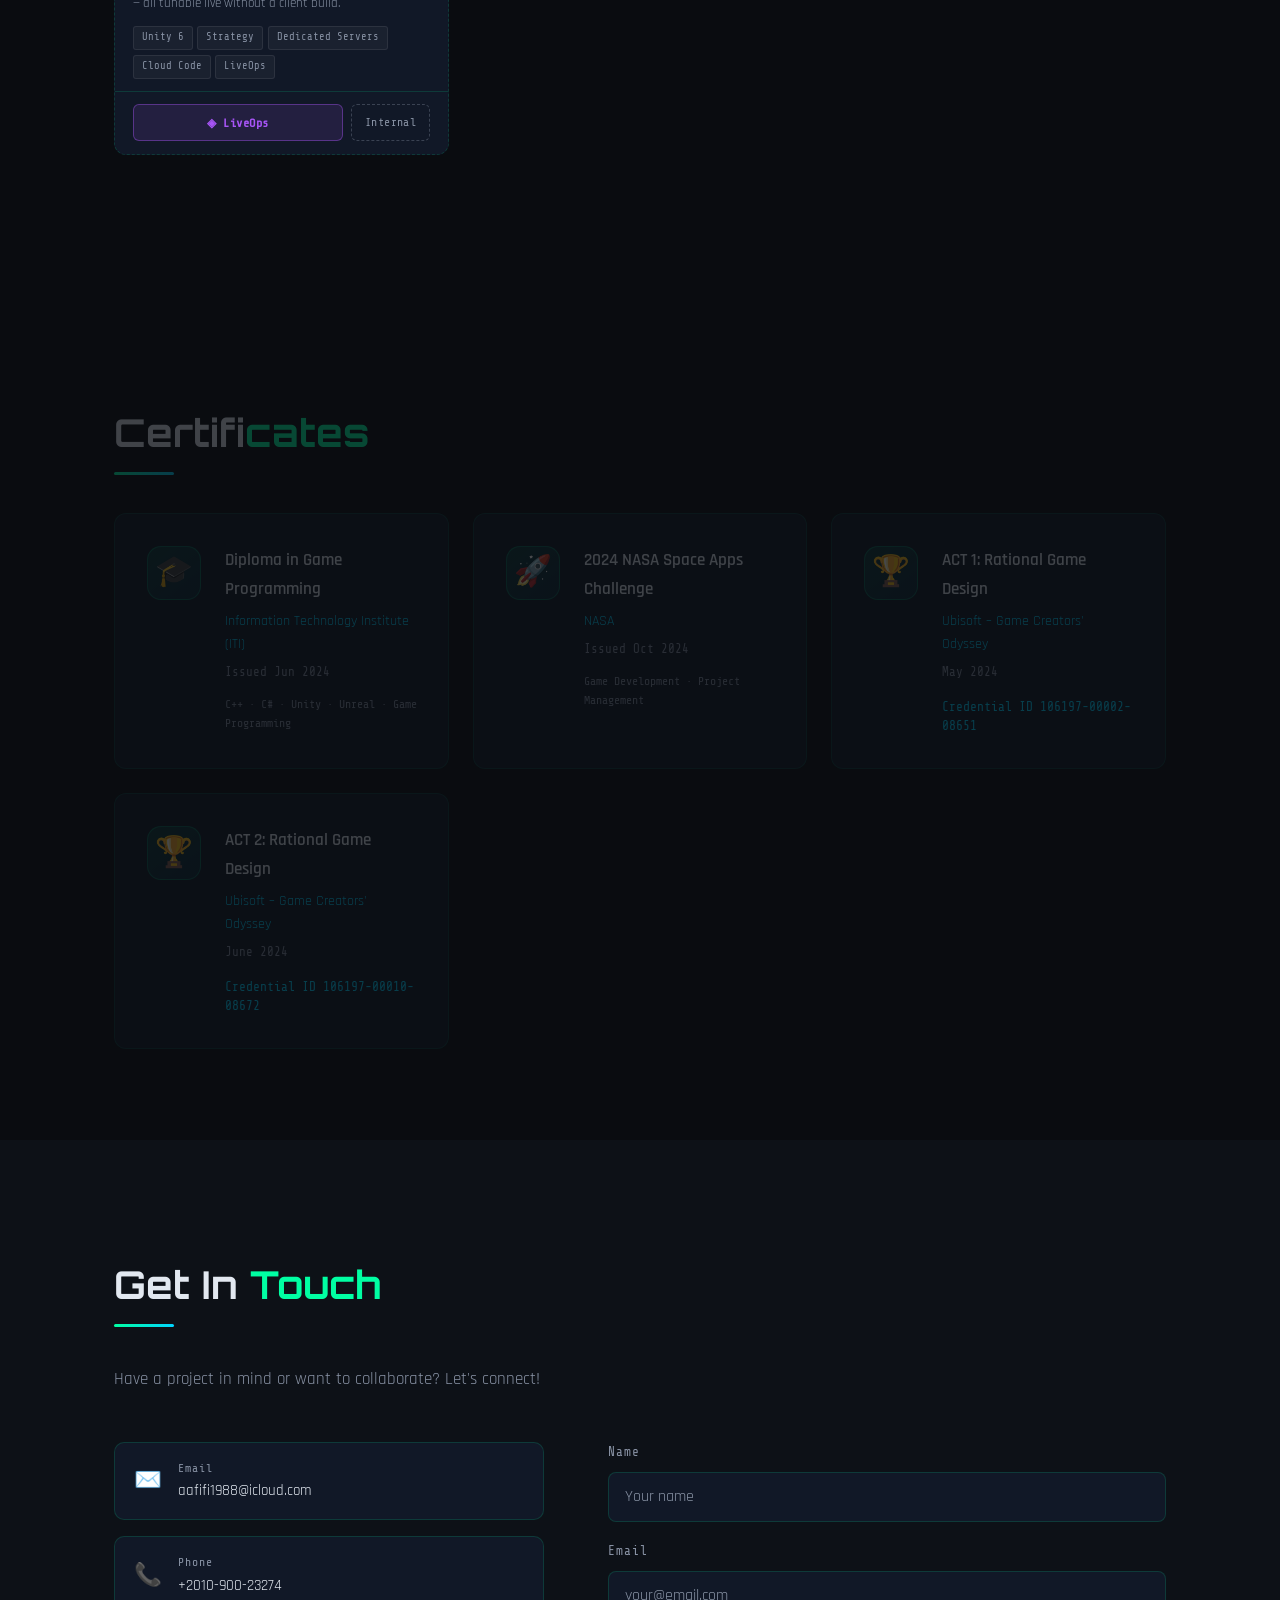
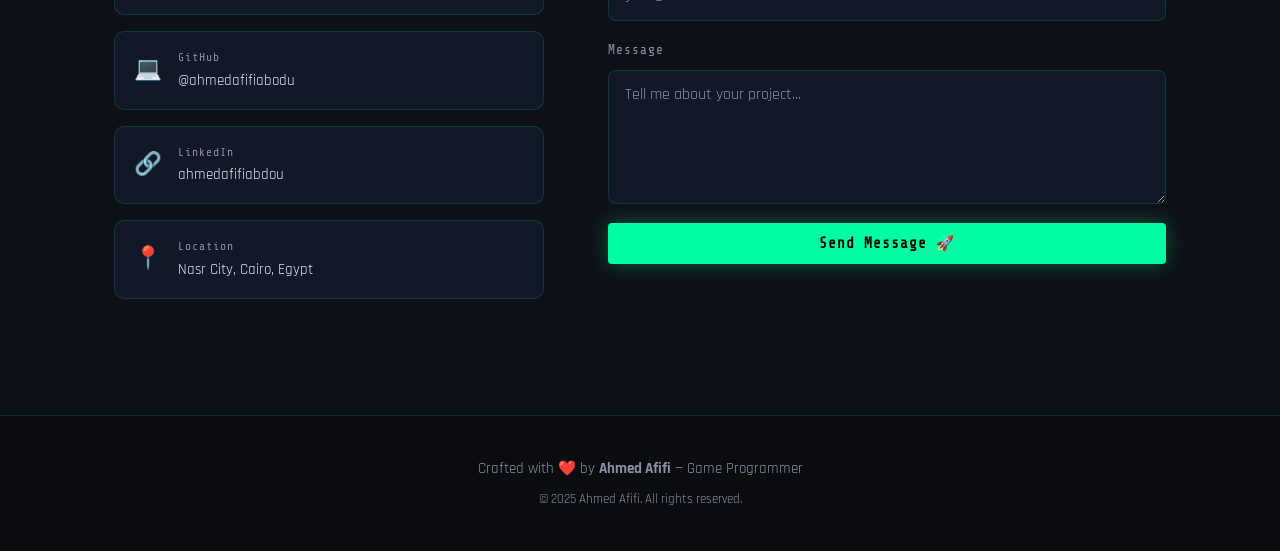
==== commit d571ecb1: "Remove per-project One State / CUBEX block from LiveOps section" ====
--- a/index.html
+++ b/index.html
@@ -439,34 +439,6 @@
         </article>
       </div>
 
-      <!-- per-project -->
-      <div class="lo-projects">
-        <article class="lo-project">
-          <img src="assets/covers/one-state-cover.jpg" alt="One State key art" loading="lazy">
-          <div class="lo-project-body">
-            <h3>One State <small>open-world action · 2024 Studios</small></h3>
-            <ul>
-              <li><b>Kashkha Pass</b> — a 30-tier free/premium season track built on the Progression module, shipped as an app on the in-game phone: claim one or all, unlock with gems, season countdown, reward VFX.</li>
-              <li><b>Server-owned inventory</b> — weapons, ammo and medkits live in the backend; reservations stop in-flight removals double-spending, and world pickups only count once the server confirms.</li>
-              <li><b>Catalog-driven items</b> — item data in catalog custom data, so new gear and pass offers are a config change, not a client patch.</li>
-              <li><b>QA dev app</b> — development builds grant currencies, XP, pass XP, the premium pass or any catalog item from the phone.</li>
-            </ul>
-          </div>
-        </article>
-        <article class="lo-project">
-          <img src="assets/covers/cubex-cover.jpg" alt="CUBEX key art" loading="lazy">
-          <div class="lo-project-body">
-            <h3>CUBEX <small>real-time strategy · 2024 Studios</small></h3>
-            <ul>
-              <li><b>Live balance</b> — card stats and rarity ladders live in config; dedicated servers read each player's cards by UGS id, so a balance pass ships as a deploy.</li>
-              <li><b>Cup ladder &amp; missions</b> — a pass-style progression track, with missions fed by battle stats the match server reports.</li>
-              <li><b>Guilds &amp; boards</b> — guild pages and chat, daily/weekly/season player and guild leaderboards, country boards picked at sign-up, rewards mailed at reset.</li>
-              <li><b>Shop, events &amp; mail</b> — data-driven store, events page and live mail; Matchmaker on Edgegap with reconnect and backfill underneath.</li>
-            </ul>
-          </div>
-        </article>
-      </div>
-
       <figure class="lo-shot">
         <div class="lo-shot-row">
           <button type="button" class="lo-zoom" aria-label="Zoom in on KEMA daily gifts">
--- a/style.css
+++ b/style.css
@@ -2252,52 +2252,6 @@
 .lo-diagram .d-game rect { stroke: #00ffa3; }
 .lo-diagram .d-chiptext { fill: #fbbf24; }
 
-.lo-projects {
-  display: grid;
-  grid-template-columns: repeat(auto-fit, minmax(min(340px, 100%), 1fr));
-  gap: 1.25rem;
-  margin-bottom: 2.5rem;
-}
-.lo-project {
-  background: var(--card);
-  border: 1px solid var(--border);
-  border-radius: 12px;
-  overflow: hidden;
-}
-.lo-project img { display: block; width: 100%; aspect-ratio: 16 / 9; object-fit: cover; }
-.lo-project-body { padding: 1.1rem 1.25rem 1.25rem; }
-.lo-project h3 {
-  font-family: var(--font-head);
-  font-size: 1.05rem;
-  letter-spacing: .4px;
-  margin-bottom: .7rem;
-}
-.lo-project h3 small {
-  display: block;
-  margin-top: .15rem;
-  font-family: var(--font-mono);
-  font-size: .75rem;
-  letter-spacing: 0;
-  color: var(--text-muted);
-}
-.lo-project ul { display: grid; gap: .55rem; }
-.lo-project li {
-  position: relative;
-  padding-left: 1.1rem;
-  color: var(--text-muted);
-  font-size: .95rem;
-  line-height: 1.55;
-}
-.lo-project li::before {
-  content: '◆';
-  position: absolute;
-  left: 0;
-  top: .1rem;
-  font-size: .6rem;
-  color: var(--it-accent);
-}
-.lo-project li b { color: var(--text); }
-
 .lo-shot { max-width: 980px; margin: 0 auto; }
 .lo-shot-row {
   display: grid;
@@ -2322,7 +2276,6 @@
 
 @media (max-width: 700px) {
   .lo-stats { grid-template-columns: repeat(2, 1fr); }
-  .lo-projects { grid-template-columns: 1fr; }
 }
 
 .skill-cat-note { margin-top: .9rem; font-size: .88rem; }
